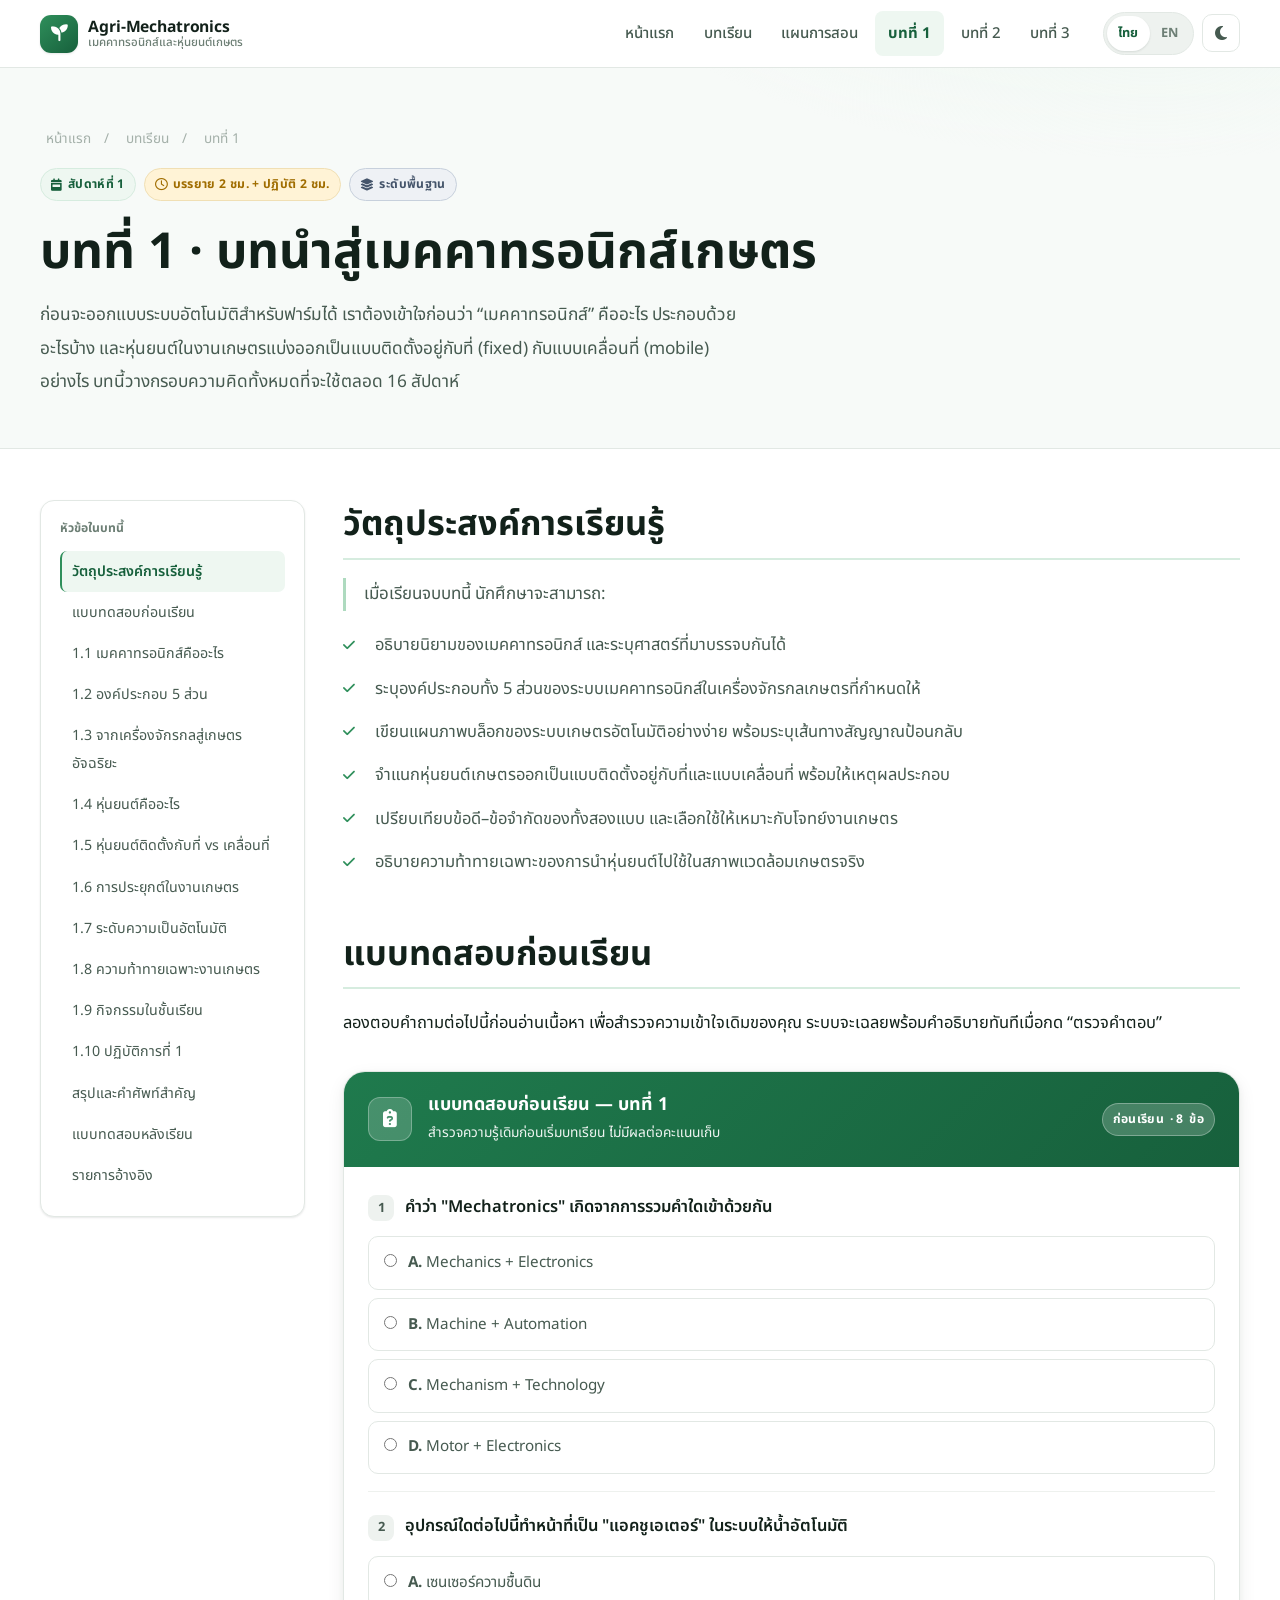
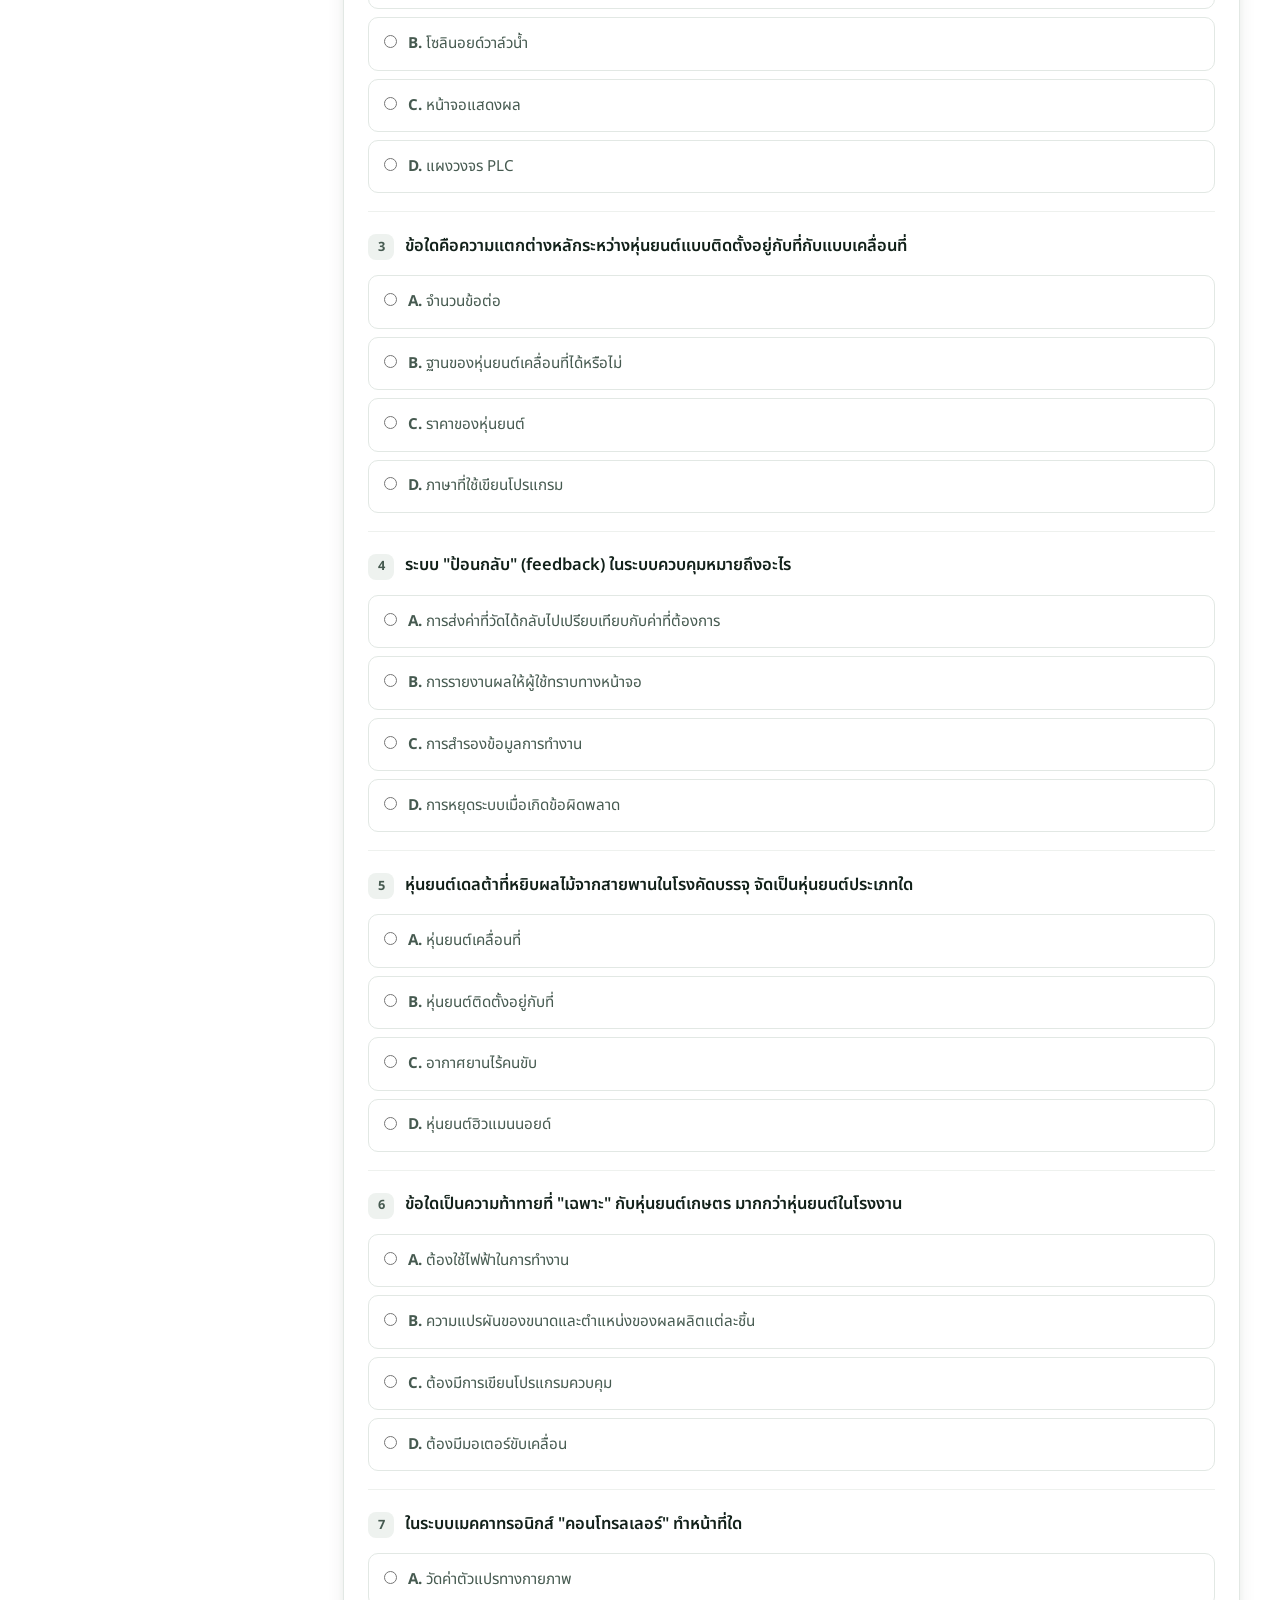
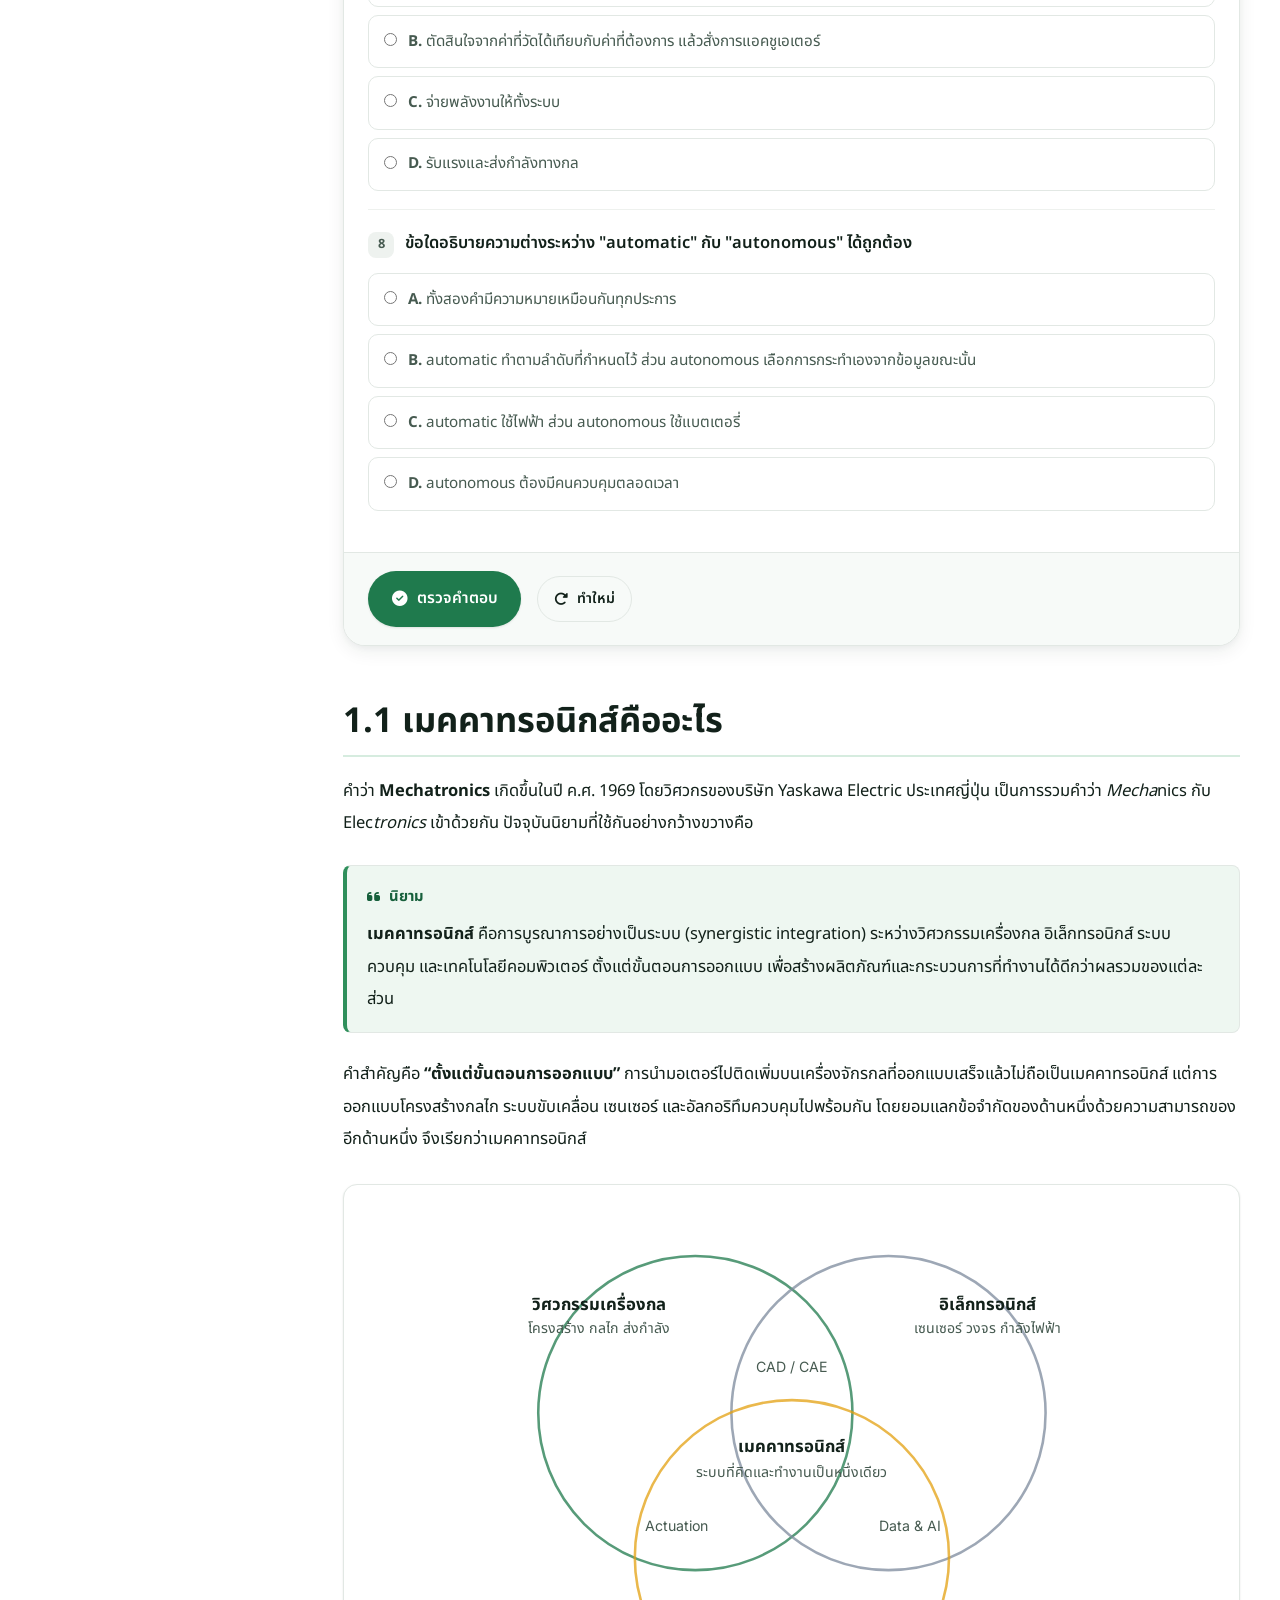
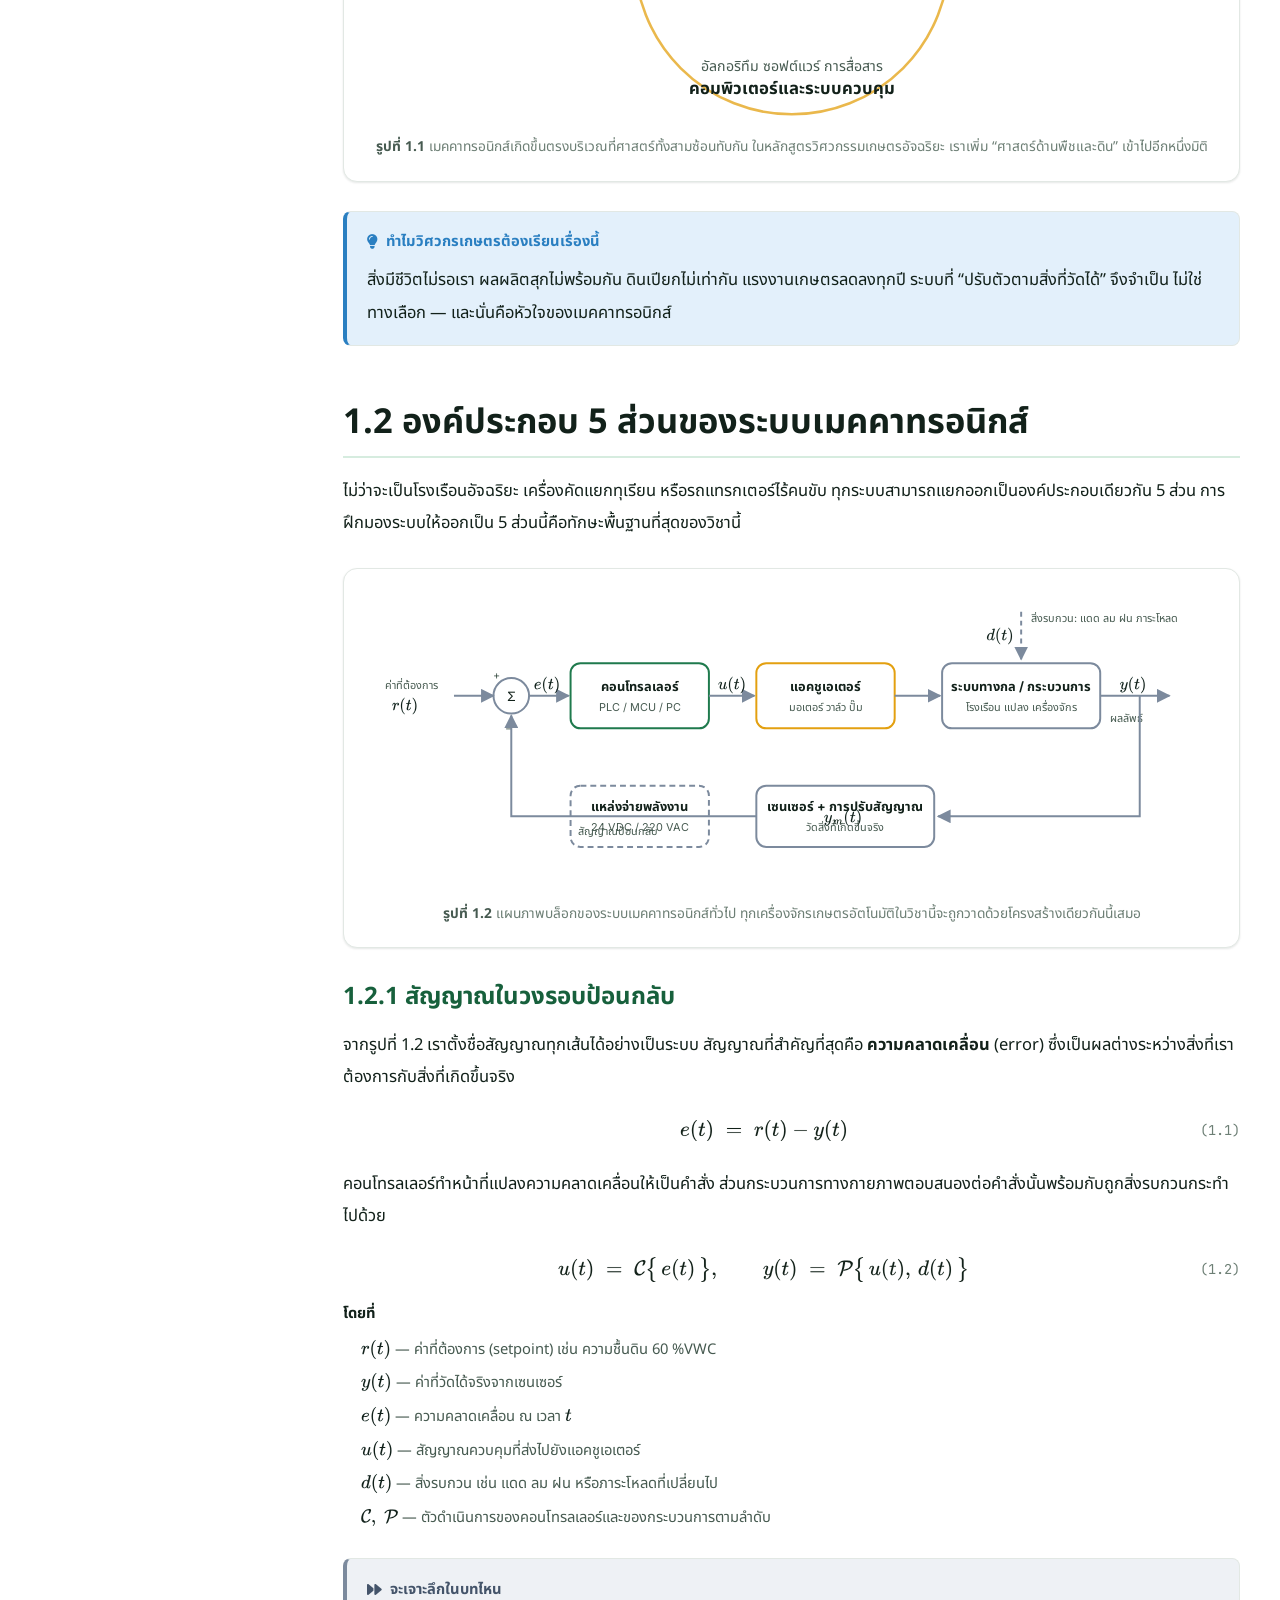
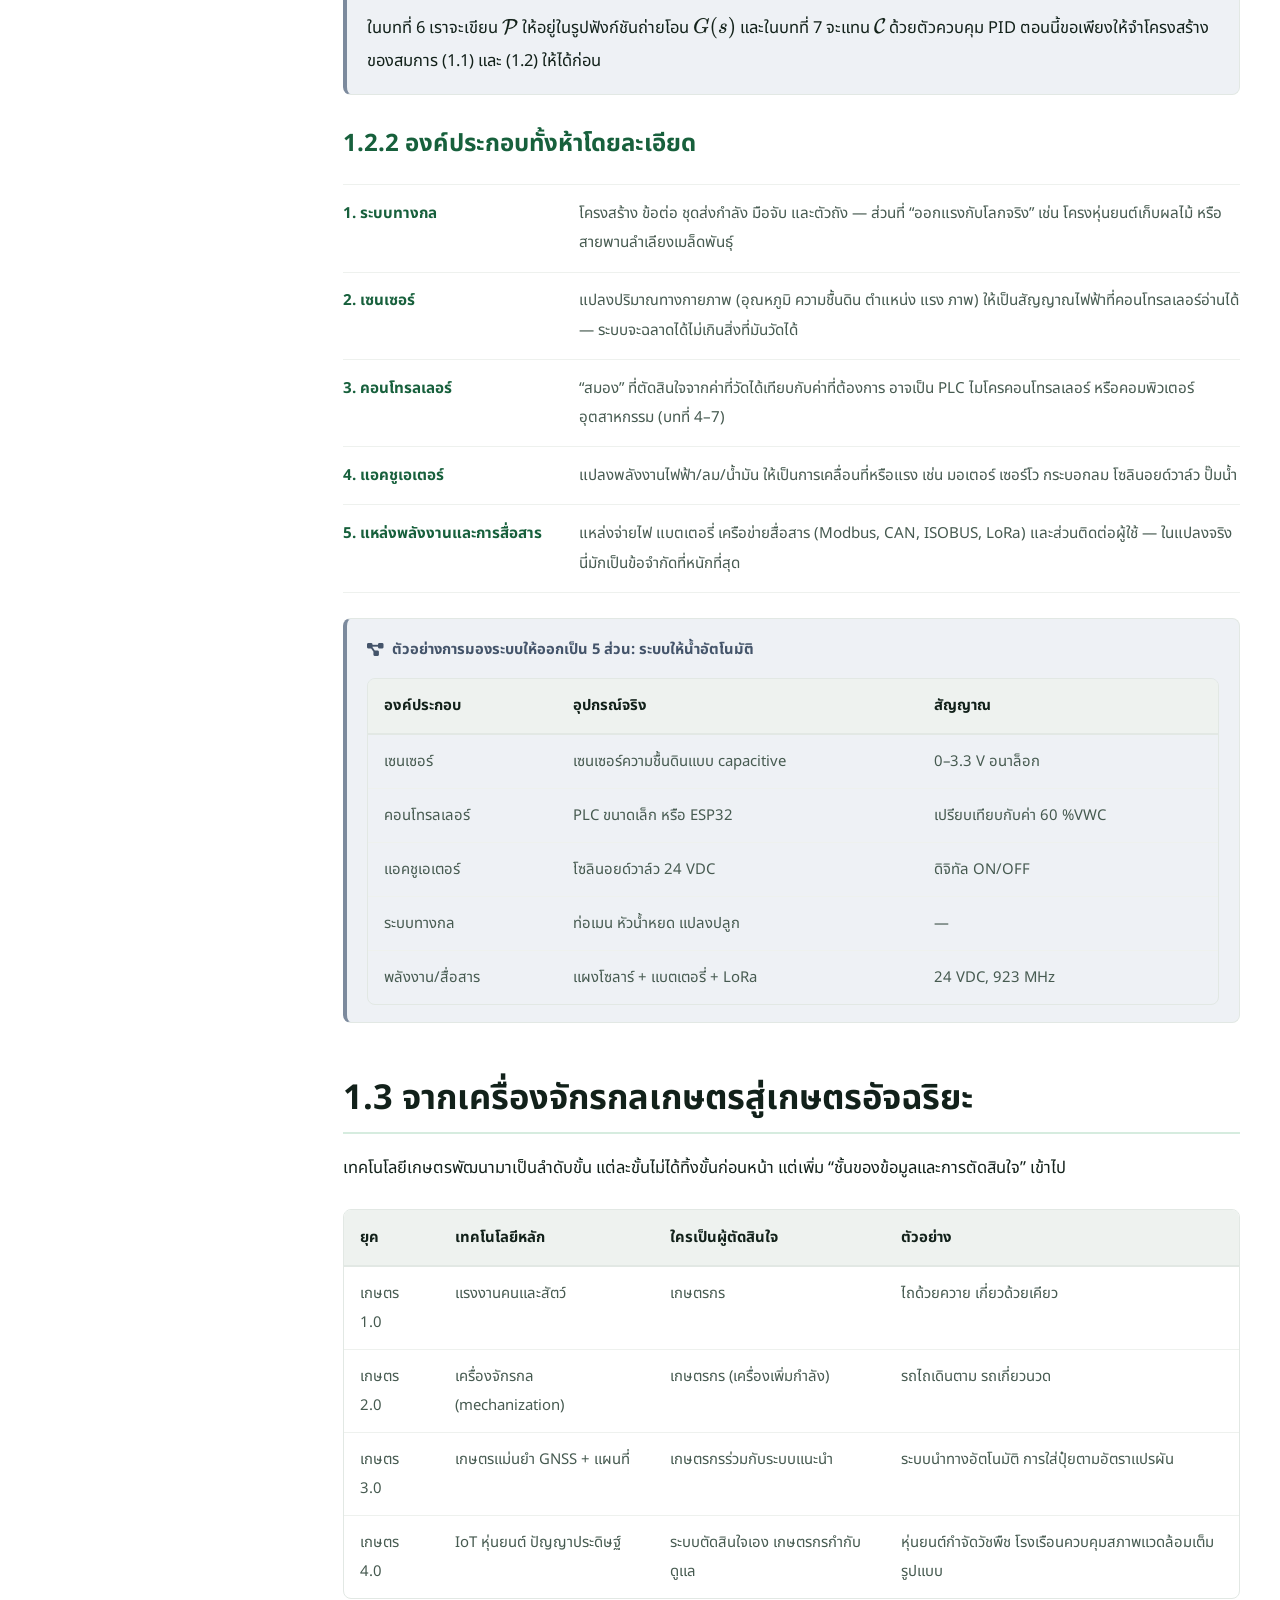
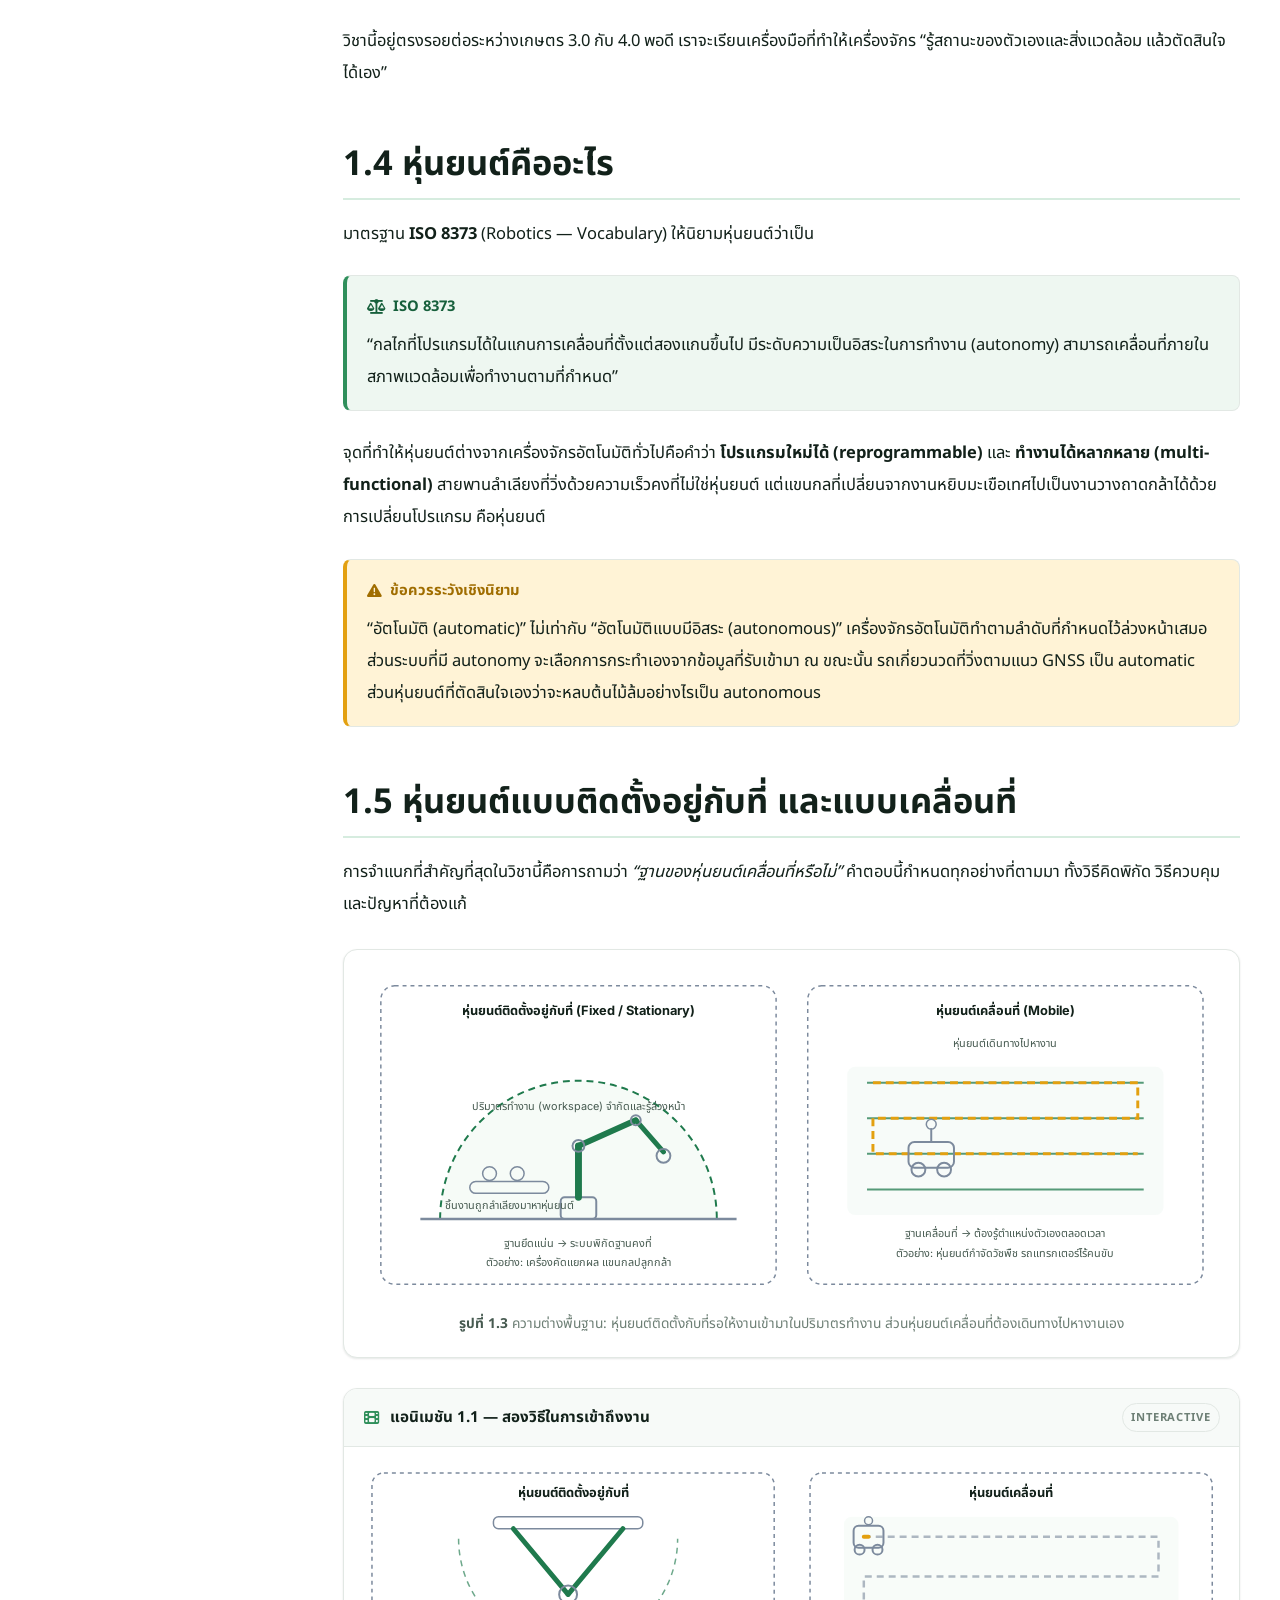
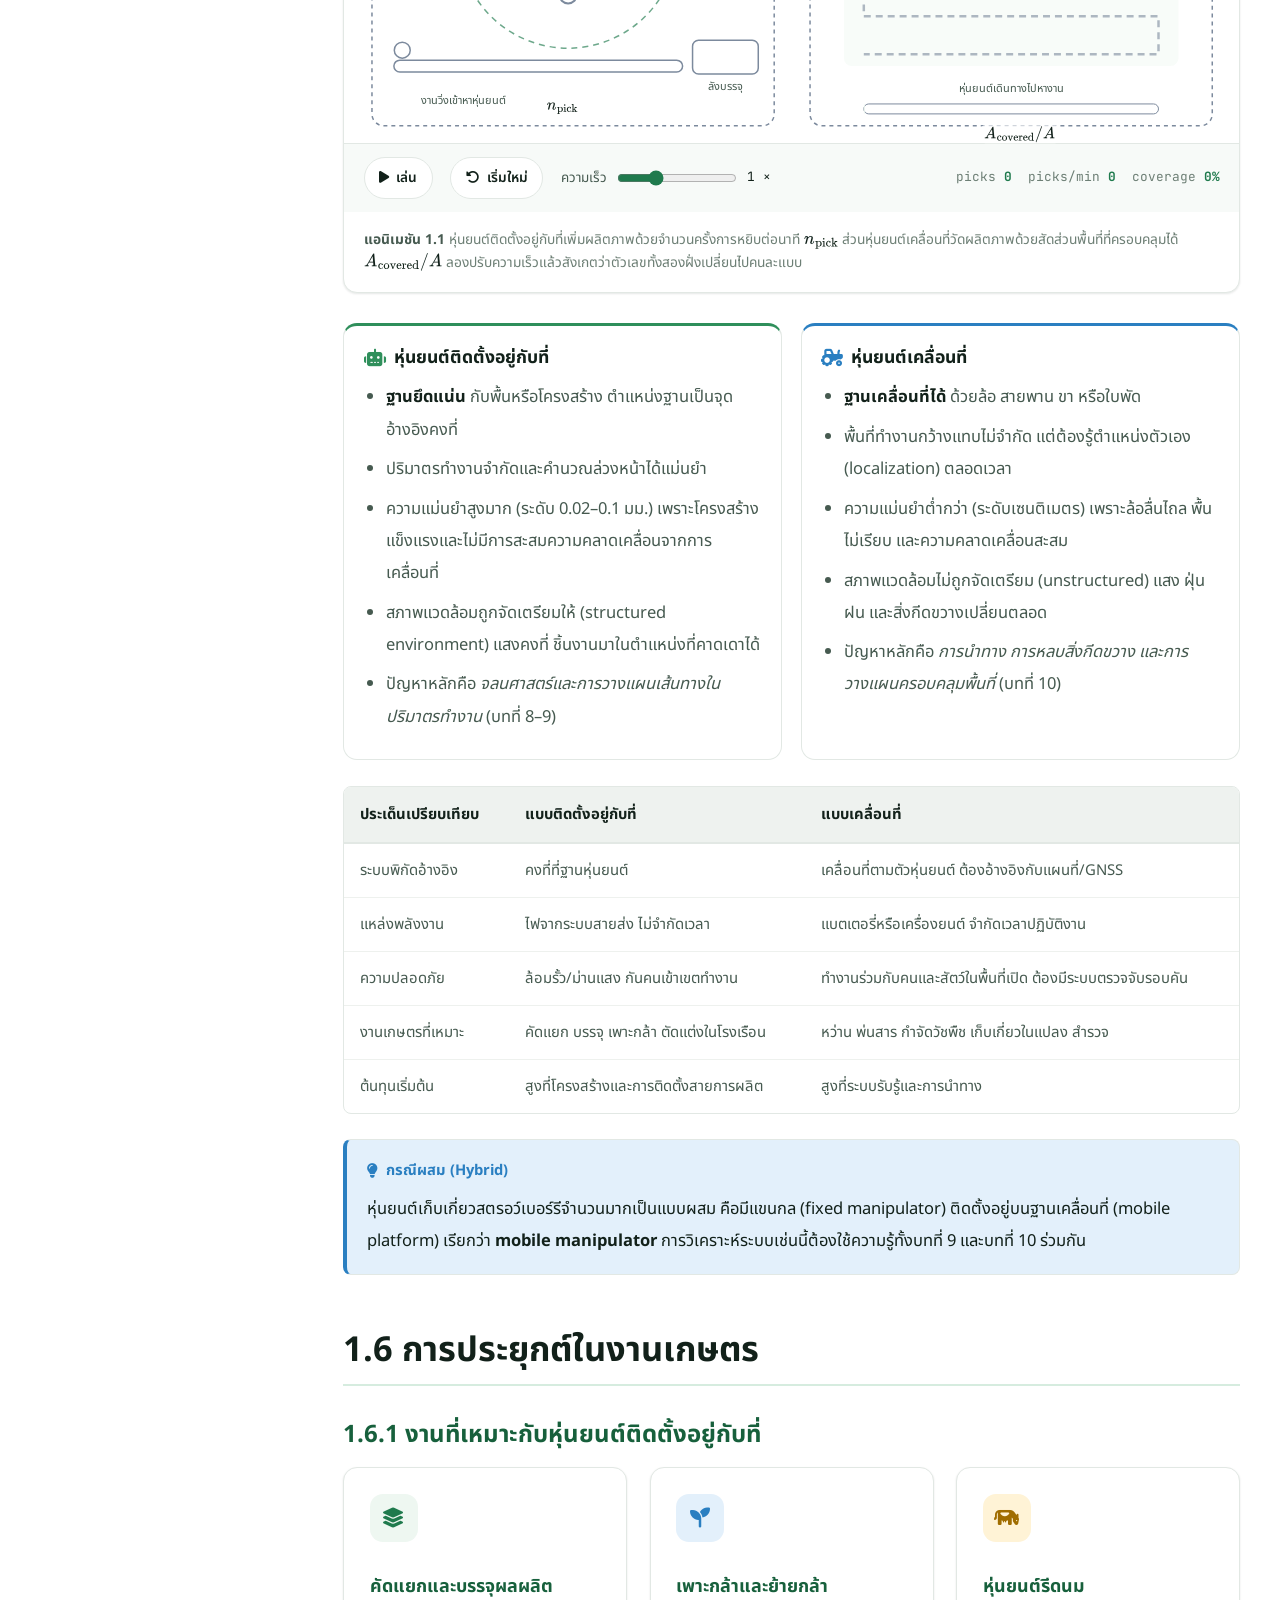
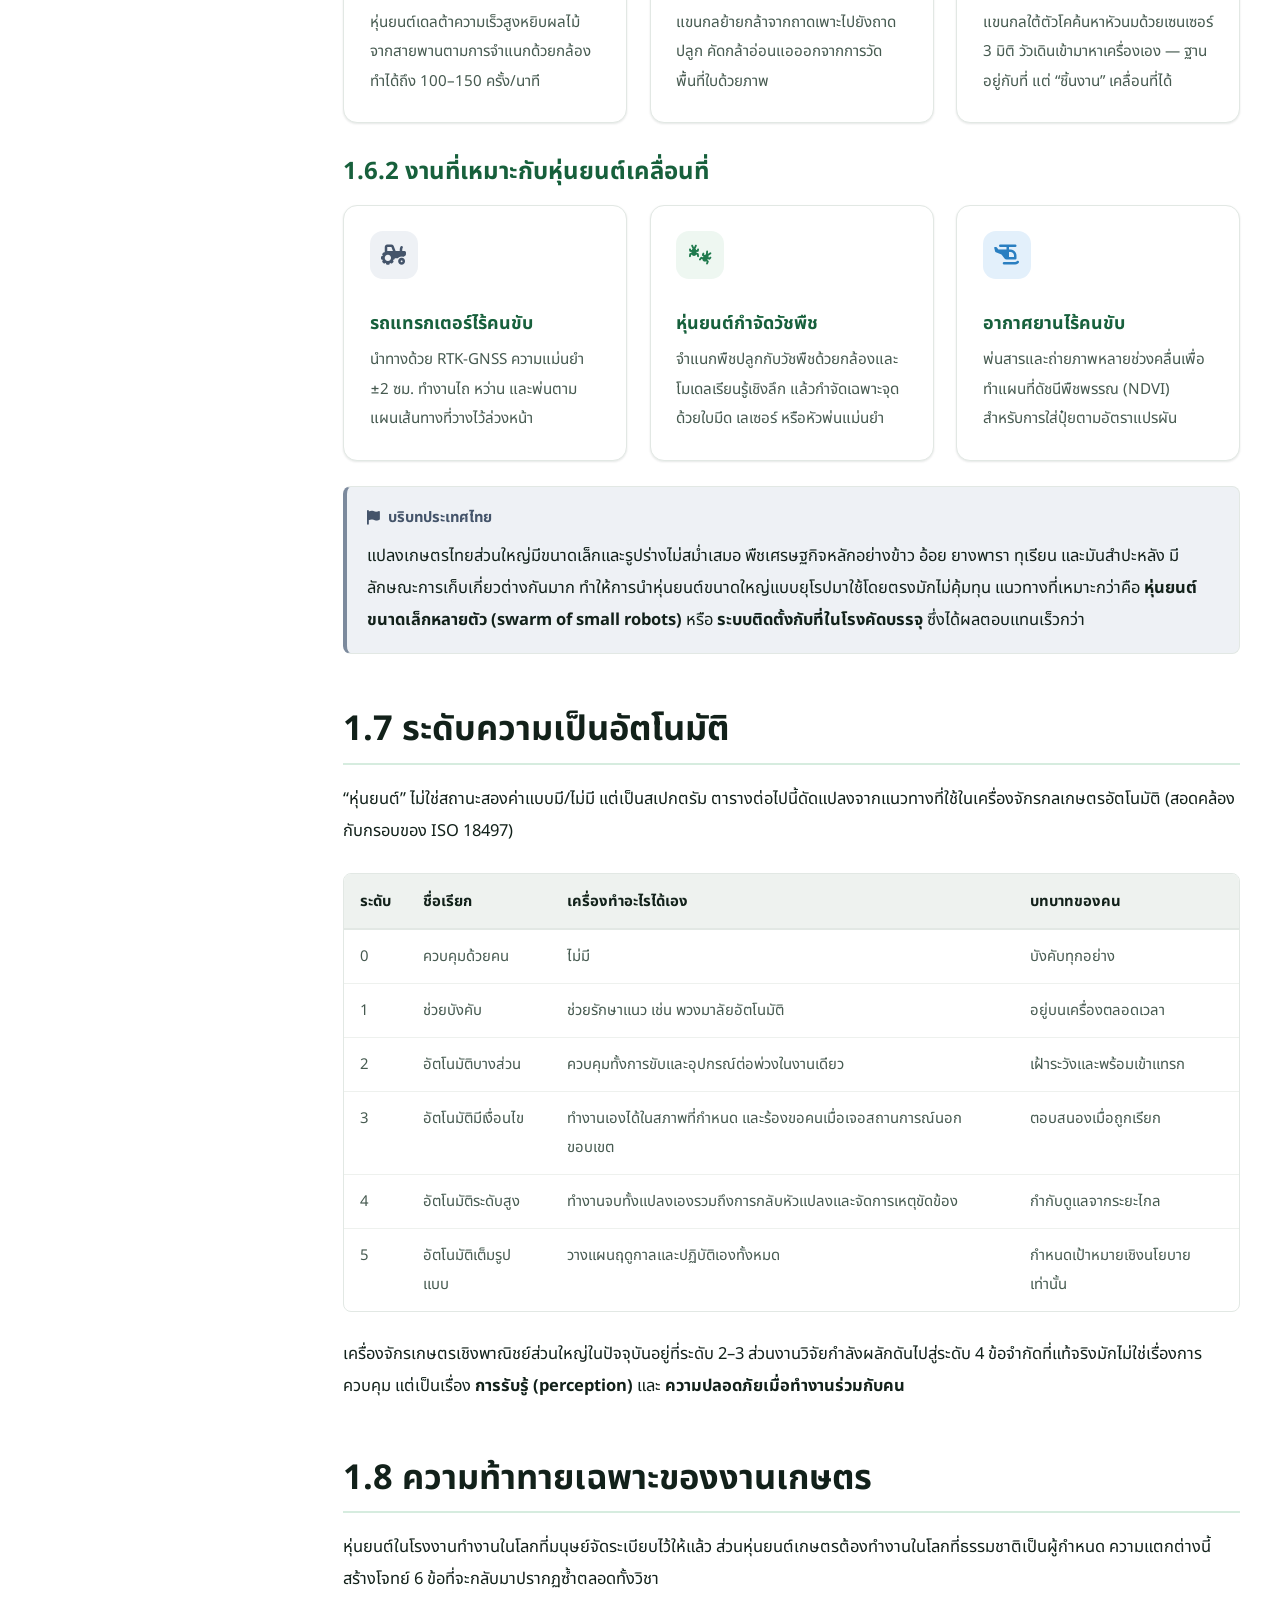
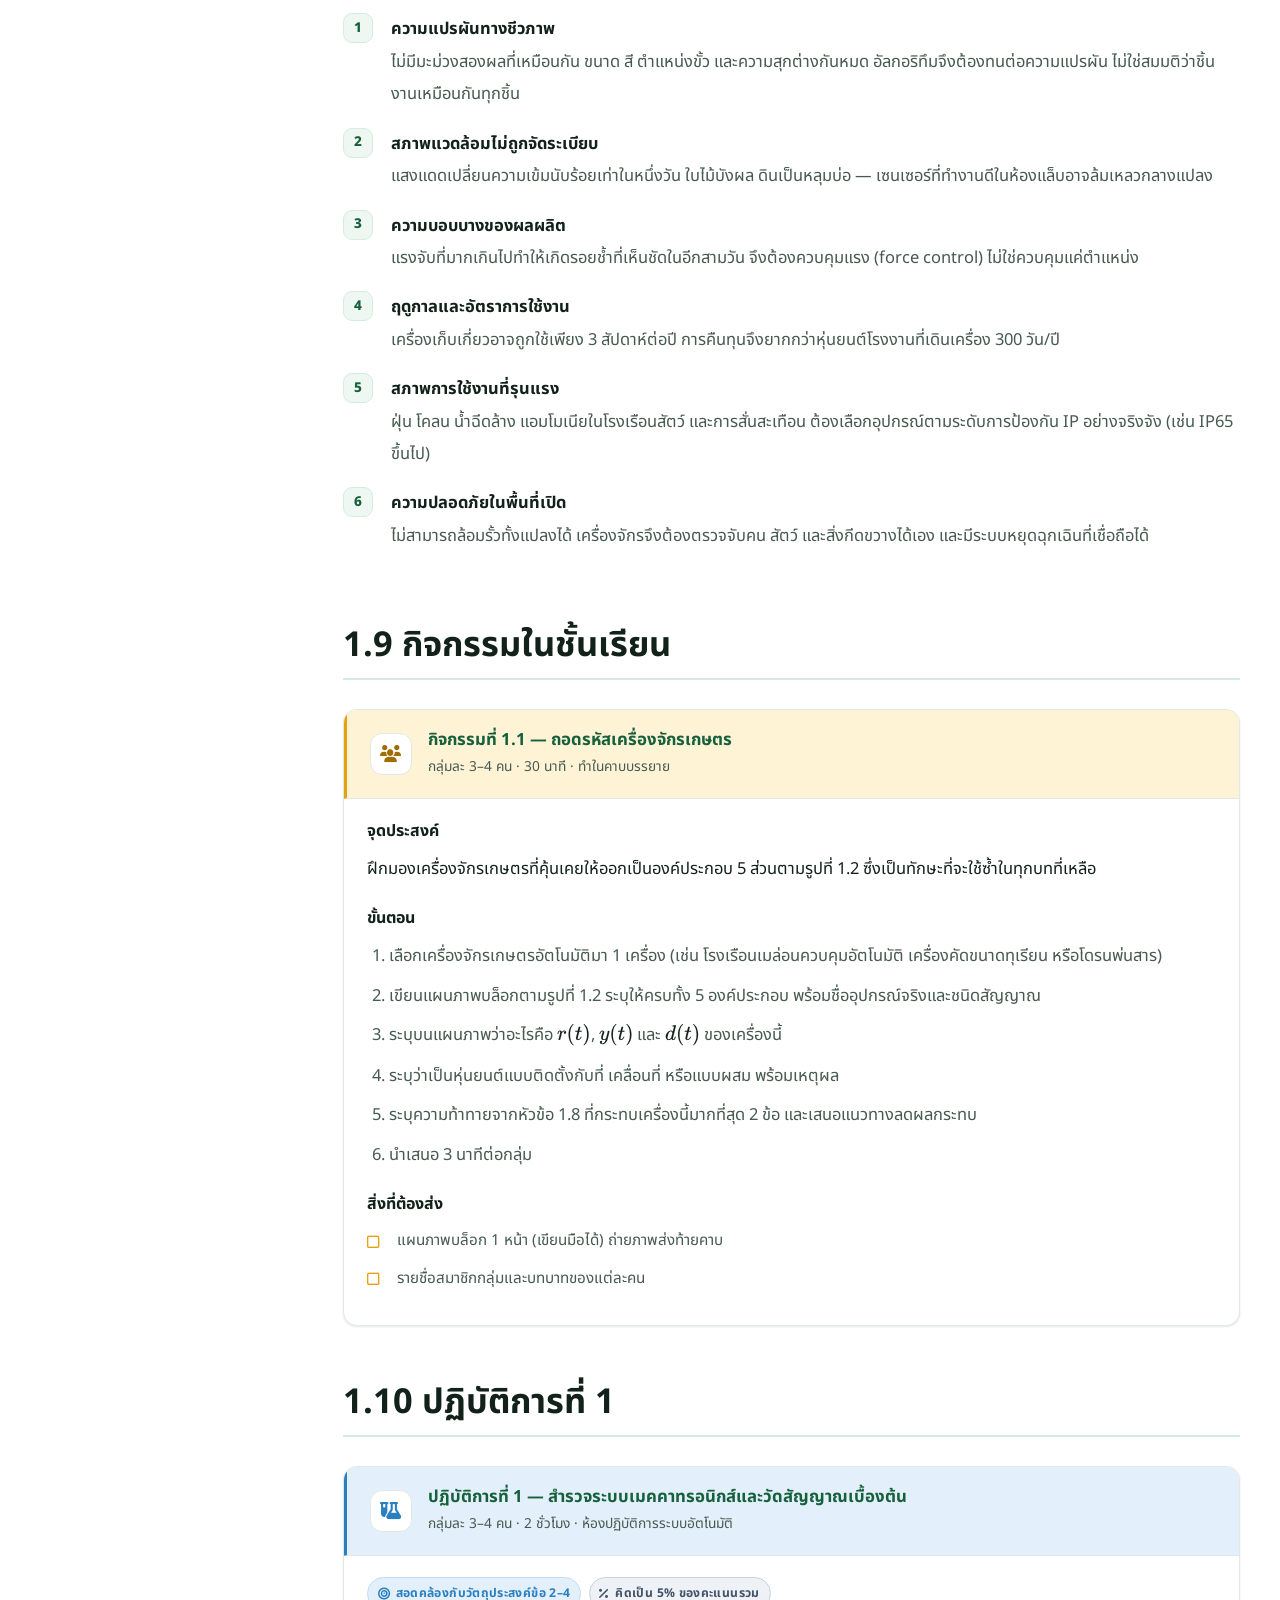
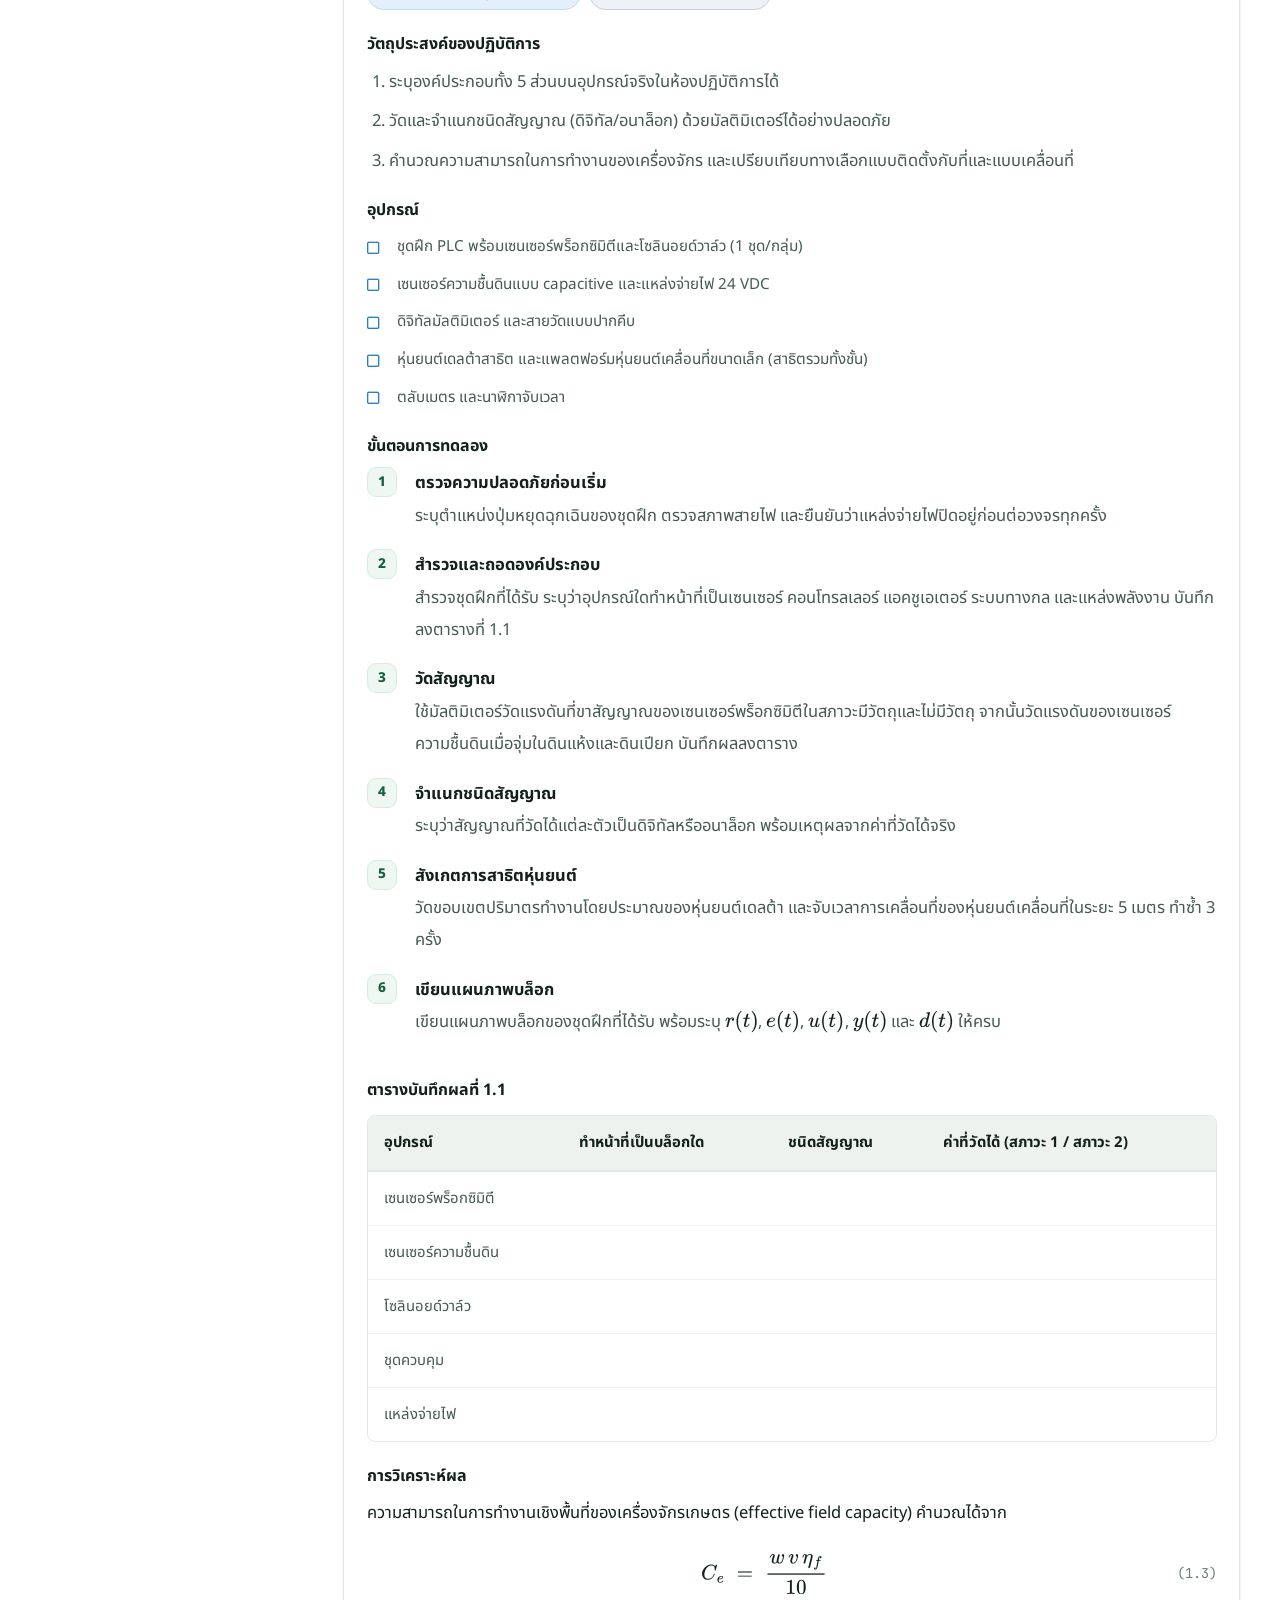
==== chapters/ch01.html @ 2accedd5 "Add bilingual courseware site with chapters 1-3 A 16-week Agricultural Mechatronics & Robotics cours" ====
<!DOCTYPE html>
<html lang="th" data-lang="th" data-theme="light">
<head>
<meta charset="UTF-8">
<meta name="viewport" content="width=device-width, initial-scale=1">
<title data-title-th="บทที่ 1 · บทนำสู่เมคคาทรอนิกส์เกษตร" data-title-en="Chapter 1 · Introduction to Agricultural Mechatronics">Chapter 1 · Introduction to Agricultural Mechatronics</title>
<meta name="description" content="Chapter 1: Introduction to agricultural mechatronics and robotics — definitions, the five building blocks, fixed vs mobile robots, and levels of autonomy.">
<meta name="author" content="Jedsada Saijai">
<link rel="preconnect" href="https://fonts.googleapis.com">
<link rel="preconnect" href="https://fonts.gstatic.com" crossorigin>
<link href="https://fonts.googleapis.com/css2?family=Inter:wght@400;500;600;700;800&family=Noto+Sans+Thai:wght@400;500;600;700;800&family=JetBrains+Mono:wght@400;600&display=swap" rel="stylesheet">
<link rel="stylesheet" href="https://cdnjs.cloudflare.com/ajax/libs/font-awesome/6.5.2/css/all.min.css">
<link rel="stylesheet" href="../css/style.css">
<script src="../js/math.js"></script>
<script src="../js/anim.js"></script>
<link rel="icon" href="data:image/svg+xml,<svg xmlns='http://www.w3.org/2000/svg' viewBox='0 0 100 100'><text y='.9em' font-size='90'>🌱</text></svg>">
<script>
  (function () {
    try {
      var l = localStorage.getItem('amr-lang') || 'th';
      var t = localStorage.getItem('amr-theme') || 'light';
      document.documentElement.setAttribute('data-lang', l);
      document.documentElement.setAttribute('lang', l);
      document.documentElement.setAttribute('data-theme', t);
    } catch (e) {}
  })();
</script>
</head>
<body>
<a class="skip-link" href="#main"><span data-lang-th>ข้ามไปยังเนื้อหาหลัก</span><span data-lang-en>Skip to main content</span></a>

<!-- ===================================================== Navigation ====== -->
<header class="nav">
  <div class="nav__inner">
    <a class="brand" href="../index.html">
      <span class="brand__mark"><i class="fa-solid fa-seedling"></i></span>
      <span class="brand__text">
        <b>Agri&#8209;Mechatronics</b>
        <span data-lang-th>เมคคาทรอนิกส์และหุ่นยนต์เกษตร</span>
        <span data-lang-en>Mechatronics &amp; Robotics</span>
      </span>
    </a>

    <nav class="nav__links" id="navLinks">
      <a href="../index.html"><span data-lang-th>หน้าแรก</span><span data-lang-en>Home</span></a>
      <a href="../index.html#chapters"><span data-lang-th>บทเรียน</span><span data-lang-en>Chapters</span></a>
      <a href="../index.html#plan"><span data-lang-th>แผนการสอน</span><span data-lang-en>Weekly plan</span></a>
      <a href="ch01.html" class="is-active"><span data-lang-th>บทที่ 1</span><span data-lang-en>Chapter 1</span></a>
      <a href="ch02.html"><span data-lang-th>บทที่ 2</span><span data-lang-en>Chapter 2</span></a>
      <a href="ch03.html"><span data-lang-th>บทที่ 3</span><span data-lang-en>Chapter 3</span></a>
    </nav>

    <div class="nav__tools">
      <div class="lang-switch" role="group" aria-label="Language">
        <button type="button" data-set-lang="th" aria-pressed="true">ไทย</button>
        <button type="button" data-set-lang="en" aria-pressed="false">EN</button>
      </div>
      <button class="icon-btn" type="button" data-toggle-theme aria-label="Toggle dark mode"><i class="fa-solid fa-moon"></i></button>
      <button class="icon-btn nav__toggle" type="button" aria-label="Menu" aria-expanded="false" aria-controls="navLinks"><i class="fa-solid fa-bars"></i></button>
    </div>
  </div>
</header>
<div class="reading-bar"></div>

<!-- ==================================================== Chapter hero ===== -->
<section class="ch-hero">
  <div class="wrap">
    <div class="crumbs">
      <a href="../index.html"><span data-lang-th>หน้าแรก</span><span data-lang-en>Home</span></a><span>/</span>
      <a href="../index.html#chapters"><span data-lang-th>บทเรียน</span><span data-lang-en>Chapters</span></a><span>/</span>
      <span data-lang-th>บทที่ 1</span><span data-lang-en>Chapter 1</span>
    </div>

    <div class="ch-hero__meta">
      <span class="badge"><i class="fa-solid fa-calendar-week"></i> <span data-lang-th>สัปดาห์ที่ 1</span><span data-lang-en>Week 1</span></span>
      <span class="badge badge--gold"><i class="fa-regular fa-clock"></i> <span data-lang-th>บรรยาย 2 ชม. + ปฏิบัติ 2 ชม.</span><span data-lang-en>2 h lecture + 2 h laboratory</span></span>
      <span class="badge badge--steel"><i class="fa-solid fa-layer-group"></i> <span data-lang-th>ระดับพื้นฐาน</span><span data-lang-en>Foundation level</span></span>
    </div>

    <h1>
      <span data-lang-th>บทที่ 1 · บทนำสู่เมคคาทรอนิกส์เกษตร</span>
      <span data-lang-en>Chapter 1 · Introduction to Agricultural Mechatronics</span>
    </h1>
    <p class="ch-hero__lead">
      <span data-lang-th>ก่อนจะออกแบบระบบอัตโนมัติสำหรับฟาร์มได้ เราต้องเข้าใจก่อนว่า “เมคคาทรอนิกส์” คืออะไร ประกอบด้วยอะไรบ้าง และหุ่นยนต์ในงานเกษตรแบ่งออกเป็นแบบติดตั้งอยู่กับที่ (fixed) กับแบบเคลื่อนที่ (mobile) อย่างไร บทนี้วางกรอบความคิดทั้งหมดที่จะใช้ตลอด 16 สัปดาห์</span>
      <span data-lang-en>Before you can design an automated farm system, you need a clear picture of what mechatronics is, what it is made of, and how agricultural robots divide into fixed and mobile machines. This chapter sets the frame used for the whole 16 weeks.</span>
    </p>
  </div>
</section>

<main id="main">
<div class="wrap ch-layout">

  <!-- ================================================== Sidebar TOC ====== -->
  <aside class="toc">
    <h4><span data-lang-th>หัวข้อในบทนี้</span><span data-lang-en>In this chapter</span></h4>
    <ol>
      <li><a href="#objectives"><span data-lang-th>วัตถุประสงค์การเรียนรู้</span><span data-lang-en>Learning objectives</span></a></li>
      <li><a href="#pretest"><span data-lang-th>แบบทดสอบก่อนเรียน</span><span data-lang-en>Pre-test</span></a></li>
      <li><a href="#what"><span data-lang-th>1.1 เมคคาทรอนิกส์คืออะไร</span><span data-lang-en>1.1 What is mechatronics?</span></a></li>
      <li><a href="#elements"><span data-lang-th>1.2 องค์ประกอบ 5 ส่วน</span><span data-lang-en>1.2 The five building blocks</span></a></li>
      <li><a href="#evolution"><span data-lang-th>1.3 จากเครื่องจักรกลสู่เกษตรอัจฉริยะ</span><span data-lang-en>1.3 From machinery to smart farming</span></a></li>
      <li><a href="#robotics"><span data-lang-th>1.4 หุ่นยนต์คืออะไร</span><span data-lang-en>1.4 What is a robot?</span></a></li>
      <li><a href="#fixed-mobile"><span data-lang-th>1.5 หุ่นยนต์ติดตั้งกับที่ vs เคลื่อนที่</span><span data-lang-en>1.5 Fixed vs mobile robots</span></a></li>
      <li><a href="#applications"><span data-lang-th>1.6 การประยุกต์ในงานเกษตร</span><span data-lang-en>1.6 Agricultural applications</span></a></li>
      <li><a href="#autonomy"><span data-lang-th>1.7 ระดับความเป็นอัตโนมัติ</span><span data-lang-en>1.7 Levels of autonomy</span></a></li>
      <li><a href="#challenges"><span data-lang-th>1.8 ความท้าทายเฉพาะงานเกษตร</span><span data-lang-en>1.8 Agriculture-specific challenges</span></a></li>
      <li><a href="#activity"><span data-lang-th>1.9 กิจกรรมในชั้นเรียน</span><span data-lang-en>1.9 In-class activity</span></a></li>
      <li><a href="#lab"><span data-lang-th>1.10 ปฏิบัติการที่ 1</span><span data-lang-en>1.10 Laboratory 1</span></a></li>
      <li><a href="#summary"><span data-lang-th>สรุปและคำศัพท์สำคัญ</span><span data-lang-en>Summary &amp; key terms</span></a></li>
      <li><a href="#posttest"><span data-lang-th>แบบทดสอบหลังเรียน</span><span data-lang-en>Post-test</span></a></li>
      <li><a href="#references"><span data-lang-th>รายการอ้างอิง</span><span data-lang-en>References</span></a></li>
    </ol>
  </aside>

  <!-- ===================================================== Article ======= -->
  <article class="article">

    <!-- ----------------------------------------------- Objectives ------- -->
    <section id="objectives">
      <h2><span data-lang-th>วัตถุประสงค์การเรียนรู้</span><span data-lang-en>Learning objectives</span></h2>
      <p class="lead">
        <span data-lang-th>เมื่อเรียนจบบทนี้ นักศึกษาจะสามารถ:</span>
        <span data-lang-en>After completing this chapter, students will be able to:</span>
      </p>
      <ul class="objectives">
        <li><span data-lang-th>อธิบายนิยามของเมคคาทรอนิกส์ และระบุศาสตร์ที่มาบรรจบกันได้</span><span data-lang-en>Define mechatronics and identify the disciplines that converge in it.</span></li>
        <li><span data-lang-th>ระบุองค์ประกอบทั้ง 5 ส่วนของระบบเมคคาทรอนิกส์ในเครื่องจักรกลเกษตรที่กำหนดให้</span><span data-lang-en>Identify the five building blocks of a mechatronic system in a given agricultural machine.</span></li>
        <li><span data-lang-th>เขียนแผนภาพบล็อกของระบบเกษตรอัตโนมัติอย่างง่าย พร้อมระบุเส้นทางสัญญาณป้อนกลับ</span><span data-lang-en>Draw a block diagram of a simple automated agricultural system and mark the feedback path.</span></li>
        <li><span data-lang-th>จำแนกหุ่นยนต์เกษตรออกเป็นแบบติดตั้งอยู่กับที่และแบบเคลื่อนที่ พร้อมให้เหตุผลประกอบ</span><span data-lang-en>Classify agricultural robots as fixed or mobile and justify the classification.</span></li>
        <li><span data-lang-th>เปรียบเทียบข้อดี–ข้อจำกัดของทั้งสองแบบ และเลือกใช้ให้เหมาะกับโจทย์งานเกษตร</span><span data-lang-en>Compare the strengths and limits of both and select the appropriate one for an agricultural task.</span></li>
        <li><span data-lang-th>อธิบายความท้าทายเฉพาะของการนำหุ่นยนต์ไปใช้ในสภาพแวดล้อมเกษตรจริง</span><span data-lang-en>Explain the challenges specific to deploying robots in real agricultural environments.</span></li>
      </ul>
    </section>

    <!-- ------------------------------------------------- Pre-test ------- -->
    <section id="pretest">
      <h2><span data-lang-th>แบบทดสอบก่อนเรียน</span><span data-lang-en>Pre-test</span></h2>
      <p>
        <span data-lang-th>ลองตอบคำถามต่อไปนี้ก่อนอ่านเนื้อหา เพื่อสำรวจความเข้าใจเดิมของคุณ ระบบจะเฉลยพร้อมคำอธิบายทันทีเมื่อกด “ตรวจคำตอบ”</span>
        <span data-lang-en>Answer these before reading, to surface what you already know. Explanations appear as soon as you check your answers.</span>
      </p>
      <div data-quiz="ch01-pre"></div>
    </section>

    <!-- ---------------------------------------------------- 1.1 --------- -->
    <section id="what">
      <h2><span data-lang-th>1.1 เมคคาทรอนิกส์คืออะไร</span><span data-lang-en>1.1 What is mechatronics?</span></h2>

      <p>
        <span data-lang-th>คำว่า <strong>Mechatronics</strong> เกิดขึ้นในปี ค.ศ. 1969 โดยวิศวกรของบริษัท Yaskawa Electric ประเทศญี่ปุ่น เป็นการรวมคำว่า <em>Mecha</em>nics กับ Elec<em>tronics</em> เข้าด้วยกัน ปัจจุบันนิยามที่ใช้กันอย่างกว้างขวางคือ</span>
        <span data-lang-en>The word <strong>mechatronics</strong> was coined in 1969 by an engineer at Yaskawa Electric in Japan, fusing <em>mecha</em>nics with elec<em>tronics</em>. The definition in wide use today is:</span>
      </p>

      <div class="callout">
        <div class="callout__title"><i class="fa-solid fa-quote-left"></i> <span data-lang-th>นิยาม</span><span data-lang-en>Definition</span></div>
        <p>
          <span data-lang-th><strong>เมคคาทรอนิกส์</strong> คือการบูรณาการอย่างเป็นระบบ (synergistic integration) ระหว่างวิศวกรรมเครื่องกล อิเล็กทรอนิกส์ ระบบควบคุม และเทคโนโลยีคอมพิวเตอร์ ตั้งแต่ขั้นตอนการออกแบบ เพื่อสร้างผลิตภัณฑ์และกระบวนการที่ทำงานได้ดีกว่าผลรวมของแต่ละส่วน</span>
          <span data-lang-en><strong>Mechatronics</strong> is the synergistic integration of mechanical engineering, electronics, control systems and computer technology — from the design stage onward — to create products and processes that perform better than the sum of their parts.</span>
        </p>
      </div>

      <p>
        <span data-lang-th>คำสำคัญคือ <strong>“ตั้งแต่ขั้นตอนการออกแบบ”</strong> การนำมอเตอร์ไปติดเพิ่มบนเครื่องจักรกลที่ออกแบบเสร็จแล้วไม่ถือเป็นเมคคาทรอนิกส์ แต่การออกแบบโครงสร้างกลไก ระบบขับเคลื่อน เซนเซอร์ และอัลกอริทึมควบคุมไปพร้อมกัน โดยยอมแลกข้อจำกัดของด้านหนึ่งด้วยความสามารถของอีกด้านหนึ่ง จึงเรียกว่าเมคคาทรอนิกส์</span>
        <span data-lang-en>The critical phrase is <strong>“from the design stage”</strong>. Bolting a motor onto an already-finished machine is not mechatronics. Designing the structure, drive, sensing and control algorithm together — trading a limitation in one domain against a capability in another — is.</span>
      </p>

      <figure class="figure">
        <svg viewBox="0 0 660 400" role="img" aria-labelledby="fig1-title">
          <title id="fig1-title">Mechatronics as the intersection of mechanical, electronic and computing disciplines</title>
          <circle cx="255" cy="160" r="122" class="dg-fill-green dg-stroke-green" stroke-width="2" opacity="0.75"/>
          <circle cx="405" cy="160" r="122" class="dg-fill-sky dg-stroke" stroke-width="2" opacity="0.75"/>
          <circle cx="330" cy="272" r="122" class="dg-fill-gold dg-stroke-gold" stroke-width="2" opacity="0.75"/>

          <text class="dg-text-b" x="180" y="80" text-anchor="middle" data-lang-th>วิศวกรรมเครื่องกล</text>
          <text class="dg-text-b" x="180" y="80" text-anchor="middle" data-lang-en>Mechanical</text>
          <text class="dg-text-sm" x="180" y="98" text-anchor="middle" data-lang-th>โครงสร้าง กลไก ส่งกำลัง</text>
          <text class="dg-text-sm" x="180" y="98" text-anchor="middle" data-lang-en>structures, linkages, drives</text>

          <text class="dg-text-b" x="482" y="80" text-anchor="middle" data-lang-th>อิเล็กทรอนิกส์</text>
          <text class="dg-text-b" x="482" y="80" text-anchor="middle" data-lang-en>Electronics</text>
          <text class="dg-text-sm" x="482" y="98" text-anchor="middle" data-lang-th>เซนเซอร์ วงจร กำลังไฟฟ้า</text>
          <text class="dg-text-sm" x="482" y="98" text-anchor="middle" data-lang-en>sensors, circuits, power</text>

          <text class="dg-text-b" x="330" y="378" text-anchor="middle" data-lang-th>คอมพิวเตอร์และระบบควบคุม</text>
          <text class="dg-text-b" x="330" y="378" text-anchor="middle" data-lang-en>Computing &amp; control</text>
          <text class="dg-text-sm" x="330" y="360" text-anchor="middle" data-lang-th>อัลกอริทึม ซอฟต์แวร์ การสื่อสาร</text>
          <text class="dg-text-sm" x="330" y="360" text-anchor="middle" data-lang-en>algorithms, software, networks</text>

          <text class="dg-text-b" x="330" y="190" text-anchor="middle" data-lang-th>เมคคาทรอนิกส์</text>
          <text class="dg-text-b" x="330" y="190" text-anchor="middle" data-lang-en>MECHATRONICS</text>
          <text class="dg-text-sm" x="330" y="210" text-anchor="middle" data-lang-th>ระบบที่คิดและทำงานเป็นหนึ่งเดียว</text>
          <text class="dg-text-sm" x="330" y="210" text-anchor="middle" data-lang-en>one integrated system</text>

          <text class="dg-text-sm" x="330" y="128" text-anchor="middle">CAD / CAE</text>
          <text class="dg-text-sm" x="240" y="252" text-anchor="middle">Actuation</text>
          <text class="dg-text-sm" x="422" y="252" text-anchor="middle">Data &amp; AI</text>
        </svg>
        <figcaption>
          <b><span data-lang-th>รูปที่ 1.1</span><span data-lang-en>Figure 1.1</span></b>
          <span data-lang-th> เมคคาทรอนิกส์เกิดขึ้นตรงบริเวณที่ศาสตร์ทั้งสามซ้อนทับกัน ในหลักสูตรวิศวกรรมเกษตรอัจฉริยะ เราเพิ่ม “ศาสตร์ด้านพืชและดิน” เข้าไปอีกหนึ่งมิติ</span>
          <span data-lang-en> Mechatronics lives where the three disciplines overlap. In Agri-Intelligence Engineering we add a fourth dimension: crop and soil science.</span>
        </figcaption>
      </figure>

      <div class="callout callout--tip">
        <div class="callout__title"><i class="fa-solid fa-lightbulb"></i> <span data-lang-th>ทำไมวิศวกรเกษตรต้องเรียนเรื่องนี้</span><span data-lang-en>Why an agricultural engineer needs this</span></div>
        <p>
          <span data-lang-th>สิ่งมีชีวิตไม่รอเรา ผลผลิตสุกไม่พร้อมกัน ดินเปียกไม่เท่ากัน แรงงานเกษตรลดลงทุกปี ระบบที่ “ปรับตัวตามสิ่งที่วัดได้” จึงจำเป็น ไม่ใช่ทางเลือก — และนั่นคือหัวใจของเมคคาทรอนิกส์</span>
          <span data-lang-en>Living systems do not wait. Fruit ripens unevenly, soil wets unevenly, and the agricultural workforce shrinks every year. A machine that <em>adapts to what it measures</em> is therefore a necessity, not a luxury — and that is exactly what mechatronics delivers.</span>
        </p>
      </div>
    </section>

    <!-- ---------------------------------------------------- 1.2 --------- -->
    <section id="elements">
      <h2><span data-lang-th>1.2 องค์ประกอบ 5 ส่วนของระบบเมคคาทรอนิกส์</span><span data-lang-en>1.2 The five building blocks of a mechatronic system</span></h2>

      <p>
        <span data-lang-th>ไม่ว่าจะเป็นโรงเรือนอัจฉริยะ เครื่องคัดแยกทุเรียน หรือรถแทรกเตอร์ไร้คนขับ ทุกระบบสามารถแยกออกเป็นองค์ประกอบเดียวกัน 5 ส่วน การฝึกมองระบบให้ออกเป็น 5 ส่วนนี้คือทักษะพื้นฐานที่สุดของวิชานี้</span>
        <span data-lang-en>Whether it is a smart greenhouse, a durian grading line or a driverless tractor, every system decomposes into the same five parts. Learning to see any machine as these five parts is the most fundamental skill in this course.</span>
      </p>

      <figure class="figure">
        <div class="fig-stage">
        <svg viewBox="0 0 860 300" role="img" aria-labelledby="fig2-title">
          <title id="fig2-title">Block diagram of a generic mechatronic system with feedback</title>
          <defs>
            <marker id="ar" viewBox="0 0 10 10" refX="9" refY="5" markerWidth="7" markerHeight="7" orient="auto-start-reverse">
              <path d="M 0 0 L 10 5 L 0 10 z" class="dg-arrow"/>
            </marker>
          </defs>

          <!-- setpoint -->
          <text class="dg-text-sm" x="18" y="98" data-lang-th>ค่าที่ต้องการ</text>
          <text class="dg-text-sm" x="18" y="98" data-lang-en>Setpoint</text>
          <line x1="88" y1="105" x2="128" y2="105" class="dg-stroke" stroke-width="2" marker-end="url(#ar)"/>

          <!-- summing junction -->
          <circle cx="146" cy="105" r="18" class="dg-fill-surface dg-stroke" stroke-width="2"/>
          <text class="dg-text" x="146" y="110" text-anchor="middle">Σ</text>
          <text class="dg-text-sm" x="128" y="88">+</text>
          <text class="dg-text-sm" x="140" y="142">−</text>
          <line x1="164" y1="105" x2="204" y2="105" class="dg-stroke" stroke-width="2" marker-end="url(#ar)"/>

          <!-- controller -->
          <rect x="206" y="72" width="140" height="66" rx="10" class="dg-fill-green dg-stroke-green" stroke-width="2"/>
          <text class="dg-text-b" x="276" y="100" text-anchor="middle" data-lang-th>คอนโทรลเลอร์</text>
          <text class="dg-text-b" x="276" y="100" text-anchor="middle" data-lang-en>Controller</text>
          <text class="dg-text-sm" x="276" y="120" text-anchor="middle">PLC / MCU / PC</text>
          <line x1="346" y1="105" x2="392" y2="105" class="dg-stroke" stroke-width="2" marker-end="url(#ar)"/>

          <!-- actuator -->
          <rect x="394" y="72" width="140" height="66" rx="10" class="dg-fill-gold dg-stroke-gold" stroke-width="2"/>
          <text class="dg-text-b" x="464" y="100" text-anchor="middle" data-lang-th>แอคชูเอเตอร์</text>
          <text class="dg-text-b" x="464" y="100" text-anchor="middle" data-lang-en>Actuator</text>
          <text class="dg-text-sm" x="464" y="120" text-anchor="middle" data-lang-th>มอเตอร์ วาล์ว ปั๊ม</text>
          <text class="dg-text-sm" x="464" y="120" text-anchor="middle" data-lang-en>motor, valve, pump</text>
          <line x1="534" y1="105" x2="580" y2="105" class="dg-stroke" stroke-width="2" marker-end="url(#ar)"/>

          <!-- plant -->
          <rect x="582" y="72" width="160" height="66" rx="10" class="dg-fill-soft dg-stroke" stroke-width="2"/>
          <text class="dg-text-b" x="662" y="100" text-anchor="middle" data-lang-th>ระบบทางกล / กระบวนการ</text>
          <text class="dg-text-b" x="662" y="100" text-anchor="middle" data-lang-en>Mechanism / process</text>
          <text class="dg-text-sm" x="662" y="120" text-anchor="middle" data-lang-th>โรงเรือน แปลง เครื่องจักร</text>
          <text class="dg-text-sm" x="662" y="120" text-anchor="middle" data-lang-en>greenhouse, field, machine</text>
          <line x1="742" y1="105" x2="812" y2="105" class="dg-stroke" stroke-width="2" marker-end="url(#ar)"/>
          <text class="dg-text-sm" x="752" y="132" data-lang-th>ผลลัพธ์</text>
          <text class="dg-text-sm" x="752" y="132" data-lang-en>Output</text>

          <!-- disturbance -->
          <line x1="662" y1="20" x2="662" y2="68" class="dg-stroke" stroke-width="2" stroke-dasharray="5 4" marker-end="url(#ar)"/>
          <text class="dg-text-sm" x="672" y="30" data-lang-th>สิ่งรบกวน: แดด ลม ฝน ภาระโหลด</text>
          <text class="dg-text-sm" x="672" y="30" data-lang-en>Disturbance: sun, wind, rain, load</text>

          <!-- sensor feedback -->
          <rect x="394" y="196" width="180" height="62" rx="10" class="dg-fill-sky dg-stroke" stroke-width="2"/>
          <text class="dg-text-b" x="484" y="222" text-anchor="middle" data-lang-th>เซนเซอร์ + การปรับสัญญาณ</text>
          <text class="dg-text-b" x="484" y="222" text-anchor="middle" data-lang-en>Sensor + conditioning</text>
          <text class="dg-text-sm" x="484" y="242" text-anchor="middle" data-lang-th>วัดสิ่งที่เกิดขึ้นจริง</text>
          <text class="dg-text-sm" x="484" y="242" text-anchor="middle" data-lang-en>measures what really happens</text>

          <path d="M 782 105 L 782 227 L 578 227" class="dg-stroke" stroke-width="2" fill="none" marker-end="url(#ar)"/>
          <path d="M 394 227 L 146 227 L 146 125" class="dg-stroke" stroke-width="2" fill="none" marker-end="url(#ar)"/>
          <text class="dg-text-sm" x="214" y="246" data-lang-th>สัญญาณป้อนกลับ</text>
          <text class="dg-text-sm" x="214" y="246" data-lang-en>feedback signal</text>

          <!-- power supply -->
          <rect x="206" y="196" width="140" height="62" rx="10" class="dg-fill-steel dg-stroke" stroke-width="2" stroke-dasharray="6 4"/>
          <text class="dg-text-b" x="276" y="222" text-anchor="middle" data-lang-th>แหล่งจ่ายพลังงาน</text>
          <text class="dg-text-b" x="276" y="222" text-anchor="middle" data-lang-en>Power supply</text>
          <text class="dg-text-sm" x="276" y="242" text-anchor="middle">24 VDC / 220 VAC</text>
        </svg>
        <span class="fig-label fig-label--bare" style="left:4.5%;top:38.5%">\( r(t) \)</span>
        <span class="fig-label fig-label--bare" style="left:21.2%;top:31.5%">\( e(t) \)</span>
        <span class="fig-label fig-label--bare" style="left:43.0%;top:31.5%">\( u(t) \)</span>
        <span class="fig-label fig-label--bare" style="left:90.2%;top:31.5%">\( y(t) \)</span>
        <span class="fig-label fig-label--bare" style="left:74.5%;top:15.0%">\( d(t) \)</span>
        <span class="fig-label fig-label--bare" style="left:56.0%;top:76.5%">\( y_m(t) \)</span>
      </div>
        <figcaption>
          <b><span data-lang-th>รูปที่ 1.2</span><span data-lang-en>Figure 1.2</span></b>
          <span data-lang-th> แผนภาพบล็อกของระบบเมคคาทรอนิกส์ทั่วไป ทุกเครื่องจักรเกษตรอัตโนมัติในวิชานี้จะถูกวาดด้วยโครงสร้างเดียวกันนี้เสมอ</span>
          <span data-lang-en> Block diagram of a generic mechatronic system. Every automated agricultural machine in this course will be drawn with this same skeleton.</span>
        </figcaption>
      </figure>

      <h3><span data-lang-th>1.2.1 สัญญาณในวงรอบป้อนกลับ</span><span data-lang-en>1.2.1 Signals around the feedback loop</span></h3>

      <p>
        <span data-lang-th>จากรูปที่ 1.2 เราตั้งชื่อสัญญาณทุกเส้นได้อย่างเป็นระบบ สัญญาณที่สำคัญที่สุดคือ <strong>ความคลาดเคลื่อน</strong> (error) ซึ่งเป็นผลต่างระหว่างสิ่งที่เราต้องการกับสิ่งที่เกิดขึ้นจริง</span>
        <span data-lang-en>Every line in Figure 1.2 has a name. The most important one is the <strong>error</strong>: the difference between what we asked for and what actually happened.</span>
      </p>

      <div class="eq">
        <div class="eq__body">$$ e(t) \;=\; r(t) - y(t) $$</div>
        <div class="eq__num">(1.1)</div>
      </div>

      <p>
        <span data-lang-th>คอนโทรลเลอร์ทำหน้าที่แปลงความคลาดเคลื่อนให้เป็นคำสั่ง ส่วนกระบวนการทางกายภาพตอบสนองต่อคำสั่งนั้นพร้อมกับถูกสิ่งรบกวนกระทำไปด้วย</span>
        <span data-lang-en>The controller maps that error into a command, and the physical process responds to the command while disturbances act on it at the same time.</span>
      </p>

      <div class="eq">
        <div class="eq__body">$$ u(t) \;=\; \mathcal{C}\big\{\, e(t) \,\big\}, \qquad
                                 y(t) \;=\; \mathcal{P}\big\{\, u(t),\, d(t) \,\big\} $$</div>
        <div class="eq__num">(1.2)</div>
      </div>

      <div class="where">
        <span data-lang-th><strong>โดยที่</strong></span><span data-lang-en><strong>where</strong></span>
        <ul>
          <li>\( r(t) \) — <span data-lang-th>ค่าที่ต้องการ (setpoint) เช่น ความชื้นดิน 60 %VWC</span><span data-lang-en>the setpoint, e.g. a soil moisture of 60 %VWC</span></li>
          <li>\( y(t) \) — <span data-lang-th>ค่าที่วัดได้จริงจากเซนเซอร์</span><span data-lang-en>the measured output from the sensor</span></li>
          <li>\( e(t) \) — <span data-lang-th>ความคลาดเคลื่อน ณ เวลา \( t \)</span><span data-lang-en>the error at time \( t \)</span></li>
          <li>\( u(t) \) — <span data-lang-th>สัญญาณควบคุมที่ส่งไปยังแอคชูเอเตอร์</span><span data-lang-en>the control signal sent to the actuator</span></li>
          <li>\( d(t) \) — <span data-lang-th>สิ่งรบกวน เช่น แดด ลม ฝน หรือภาระโหลดที่เปลี่ยนไป</span><span data-lang-en>disturbances such as sun, wind, rain or changing load</span></li>
          <li>\( \mathcal{C},\ \mathcal{P} \) — <span data-lang-th>ตัวดำเนินการของคอนโทรลเลอร์และของกระบวนการตามลำดับ</span><span data-lang-en>the controller and process operators respectively</span></li>
        </ul>
      </div>

      <div class="callout callout--note">
        <div class="callout__title"><i class="fa-solid fa-forward"></i> <span data-lang-th>จะเจาะลึกในบทไหน</span><span data-lang-en>Where this is developed</span></div>
        <p>
          <span data-lang-th>ในบทที่ 6 เราจะเขียน \( \mathcal{P} \) ให้อยู่ในรูปฟังก์ชันถ่ายโอน \( G(s) \) และในบทที่ 7 จะแทน \( \mathcal{C} \) ด้วยตัวควบคุม PID ตอนนี้ขอเพียงให้จำโครงสร้างของสมการ (1.1) และ (1.2) ให้ได้ก่อน</span>
          <span data-lang-en>Chapter 6 writes \( \mathcal{P} \) as a transfer function \( G(s) \); Chapter 7 replaces \( \mathcal{C} \) with a PID controller. For now, simply remember the shape of equations (1.1) and (1.2).</span>
        </p>
      </div>

      <h3><span data-lang-th>1.2.2 องค์ประกอบทั้งห้าโดยละเอียด</span><span data-lang-en>1.2.2 The five blocks in detail</span></h3>

      <div class="deflist">
        <div class="deflist__item">
          <div class="deflist__term">1. <span data-lang-th>ระบบทางกล</span><span data-lang-en>Mechanical system</span></div>
          <div class="deflist__def">
            <span data-lang-th>โครงสร้าง ข้อต่อ ชุดส่งกำลัง มือจับ และตัวถัง — ส่วนที่ “ออกแรงกับโลกจริง” เช่น โครงหุ่นยนต์เก็บผลไม้ หรือสายพานลำเลียงเมล็ดพันธุ์</span>
            <span data-lang-en>Structure, joints, transmission, grippers and chassis — the part that exerts force on the real world, such as a harvesting arm or a seed conveyor.</span>
          </div>
        </div>
        <div class="deflist__item">
          <div class="deflist__term">2. <span data-lang-th>เซนเซอร์</span><span data-lang-en>Sensors</span></div>
          <div class="deflist__def">
            <span data-lang-th>แปลงปริมาณทางกายภาพ (อุณหภูมิ ความชื้นดิน ตำแหน่ง แรง ภาพ) ให้เป็นสัญญาณไฟฟ้าที่คอนโทรลเลอร์อ่านได้ — ระบบจะฉลาดได้ไม่เกินสิ่งที่มันวัดได้</span>
            <span data-lang-en>Convert physical quantities (temperature, soil moisture, position, force, images) into electrical signals the controller can read. A system can never be smarter than what it measures.</span>
          </div>
        </div>
        <div class="deflist__item">
          <div class="deflist__term">3. <span data-lang-th>คอนโทรลเลอร์</span><span data-lang-en>Controller</span></div>
          <div class="deflist__def">
            <span data-lang-th>“สมอง” ที่ตัดสินใจจากค่าที่วัดได้เทียบกับค่าที่ต้องการ อาจเป็น PLC ไมโครคอนโทรลเลอร์ หรือคอมพิวเตอร์อุตสาหกรรม (บทที่ 4–7)</span>
            <span data-lang-en>The “brain” that decides by comparing measurement with setpoint — a PLC, a microcontroller or an industrial PC (Chapters 4–7).</span>
          </div>
        </div>
        <div class="deflist__item">
          <div class="deflist__term">4. <span data-lang-th>แอคชูเอเตอร์</span><span data-lang-en>Actuators</span></div>
          <div class="deflist__def">
            <span data-lang-th>แปลงพลังงานไฟฟ้า/ลม/น้ำมัน ให้เป็นการเคลื่อนที่หรือแรง เช่น มอเตอร์ เซอร์โว กระบอกลม โซลินอยด์วาล์ว ปั๊มน้ำ</span>
            <span data-lang-en>Convert electrical, pneumatic or hydraulic energy into motion or force: motors, servos, air cylinders, solenoid valves, pumps.</span>
          </div>
        </div>
        <div class="deflist__item">
          <div class="deflist__term">5. <span data-lang-th>แหล่งพลังงานและการสื่อสาร</span><span data-lang-en>Power &amp; communication</span></div>
          <div class="deflist__def">
            <span data-lang-th>แหล่งจ่ายไฟ แบตเตอรี่ เครือข่ายสื่อสาร (Modbus, CAN, ISOBUS, LoRa) และส่วนติดต่อผู้ใช้ — ในแปลงจริงนี่มักเป็นข้อจำกัดที่หนักที่สุด</span>
            <span data-lang-en>Power supplies, batteries, networks (Modbus, CAN, ISOBUS, LoRa) and the user interface. In the field this is very often the hardest constraint.</span>
          </div>
        </div>
      </div>

      <div class="callout callout--note">
        <div class="callout__title"><i class="fa-solid fa-diagram-project"></i> <span data-lang-th>ตัวอย่างการมองระบบให้ออกเป็น 5 ส่วน: ระบบให้น้ำอัตโนมัติ</span><span data-lang-en>Worked example: decomposing an automatic irrigation system</span></div>
        <div class="table-wrap" style="margin:.8rem 0 0">
          <table>
            <thead>
              <tr>
                <th><span data-lang-th>องค์ประกอบ</span><span data-lang-en>Block</span></th>
                <th><span data-lang-th>อุปกรณ์จริง</span><span data-lang-en>Actual device</span></th>
                <th><span data-lang-th>สัญญาณ</span><span data-lang-en>Signal</span></th>
              </tr>
            </thead>
            <tbody>
              <tr><td><span data-lang-th>เซนเซอร์</span><span data-lang-en>Sensor</span></td><td><span data-lang-th>เซนเซอร์ความชื้นดินแบบ capacitive</span><span data-lang-en>Capacitive soil-moisture probe</span></td><td>0–3.3 V <span data-lang-th>อนาล็อก</span><span data-lang-en>analogue</span></td></tr>
              <tr><td><span data-lang-th>คอนโทรลเลอร์</span><span data-lang-en>Controller</span></td><td><span data-lang-th>PLC ขนาดเล็ก หรือ ESP32</span><span data-lang-en>Compact PLC or ESP32</span></td><td><span data-lang-th>เปรียบเทียบกับค่า 60 %VWC</span><span data-lang-en>compares against 60 %VWC</span></td></tr>
              <tr><td><span data-lang-th>แอคชูเอเตอร์</span><span data-lang-en>Actuator</span></td><td><span data-lang-th>โซลินอยด์วาล์ว 24 VDC</span><span data-lang-en>24 VDC solenoid valve</span></td><td><span data-lang-th>ดิจิทัล ON/OFF</span><span data-lang-en>digital ON/OFF</span></td></tr>
              <tr><td><span data-lang-th>ระบบทางกล</span><span data-lang-en>Mechanical</span></td><td><span data-lang-th>ท่อเมน หัวน้ำหยด แปลงปลูก</span><span data-lang-en>Mains pipe, drip emitters, bed</span></td><td>—</td></tr>
              <tr><td><span data-lang-th>พลังงาน/สื่อสาร</span><span data-lang-en>Power/comms</span></td><td><span data-lang-th>แผงโซลาร์ + แบตเตอรี่ + LoRa</span><span data-lang-en>Solar panel + battery + LoRa</span></td><td>24 VDC, 923 MHz</td></tr>
            </tbody>
          </table>
        </div>
      </div>
    </section>

    <!-- ---------------------------------------------------- 1.3 --------- -->
    <section id="evolution">
      <h2><span data-lang-th>1.3 จากเครื่องจักรกลเกษตรสู่เกษตรอัจฉริยะ</span><span data-lang-en>1.3 From farm machinery to smart farming</span></h2>

      <p>
        <span data-lang-th>เทคโนโลยีเกษตรพัฒนามาเป็นลำดับขั้น แต่ละขั้นไม่ได้ทิ้งขั้นก่อนหน้า แต่เพิ่ม “ชั้นของข้อมูลและการตัดสินใจ” เข้าไป</span>
        <span data-lang-en>Agricultural technology has advanced in stages. Each stage does not discard the previous one; it adds a further layer of information and decision-making.</span>
      </p>

      <div class="table-wrap">
        <table>
          <thead>
            <tr>
              <th><span data-lang-th>ยุค</span><span data-lang-en>Era</span></th>
              <th><span data-lang-th>เทคโนโลยีหลัก</span><span data-lang-en>Core technology</span></th>
              <th><span data-lang-th>ใครเป็นผู้ตัดสินใจ</span><span data-lang-en>Who decides</span></th>
              <th><span data-lang-th>ตัวอย่าง</span><span data-lang-en>Example</span></th>
            </tr>
          </thead>
          <tbody>
            <tr>
              <td><span data-lang-th>เกษตร 1.0</span><span data-lang-en>Agriculture 1.0</span></td>
              <td><span data-lang-th>แรงงานคนและสัตว์</span><span data-lang-en>Human and animal power</span></td>
              <td><span data-lang-th>เกษตรกร</span><span data-lang-en>Farmer</span></td>
              <td><span data-lang-th>ไถด้วยควาย เกี่ยวด้วยเคียว</span><span data-lang-en>Buffalo plough, hand sickle</span></td>
            </tr>
            <tr>
              <td><span data-lang-th>เกษตร 2.0</span><span data-lang-en>Agriculture 2.0</span></td>
              <td><span data-lang-th>เครื่องจักรกล (mechanization)</span><span data-lang-en>Mechanization</span></td>
              <td><span data-lang-th>เกษตรกร (เครื่องเพิ่มกำลัง)</span><span data-lang-en>Farmer (machine amplifies power)</span></td>
              <td><span data-lang-th>รถไถเดินตาม รถเกี่ยวนวด</span><span data-lang-en>Two-wheel tractor, combine harvester</span></td>
            </tr>
            <tr>
              <td><span data-lang-th>เกษตร 3.0</span><span data-lang-en>Agriculture 3.0</span></td>
              <td><span data-lang-th>เกษตรแม่นยำ GNSS + แผนที่</span><span data-lang-en>Precision agriculture, GNSS + maps</span></td>
              <td><span data-lang-th>เกษตรกรร่วมกับระบบแนะนำ</span><span data-lang-en>Farmer assisted by advisory systems</span></td>
              <td><span data-lang-th>ระบบนำทางอัตโนมัติ การใส่ปุ๋ยตามอัตราแปรผัน</span><span data-lang-en>Auto-guidance, variable-rate fertilizing</span></td>
            </tr>
            <tr>
              <td><span data-lang-th>เกษตร 4.0</span><span data-lang-en>Agriculture 4.0</span></td>
              <td><span data-lang-th>IoT หุ่นยนต์ ปัญญาประดิษฐ์</span><span data-lang-en>IoT, robotics, artificial intelligence</span></td>
              <td><span data-lang-th>ระบบตัดสินใจเอง เกษตรกรกำกับดูแล</span><span data-lang-en>System decides, farmer supervises</span></td>
              <td><span data-lang-th>หุ่นยนต์กำจัดวัชพืช โรงเรือนควบคุมสภาพแวดล้อมเต็มรูปแบบ</span><span data-lang-en>Weeding robots, fully climate-controlled greenhouses</span></td>
            </tr>
          </tbody>
        </table>
      </div>

      <p>
        <span data-lang-th>วิชานี้อยู่ตรงรอยต่อระหว่างเกษตร 3.0 กับ 4.0 พอดี เราจะเรียนเครื่องมือที่ทำให้เครื่องจักร “รู้สถานะของตัวเองและสิ่งแวดล้อม แล้วตัดสินใจได้เอง”</span>
        <span data-lang-en>This course sits exactly at the boundary between Agriculture 3.0 and 4.0. You will learn the tools that let a machine sense its own state and its environment, and then decide for itself.</span>
      </p>
    </section>

    <!-- ---------------------------------------------------- 1.4 --------- -->
    <section id="robotics">
      <h2><span data-lang-th>1.4 หุ่นยนต์คืออะไร</span><span data-lang-en>1.4 What exactly is a robot?</span></h2>

      <p>
        <span data-lang-th>มาตรฐาน <strong>ISO 8373</strong> (Robotics — Vocabulary) ให้นิยามหุ่นยนต์ว่าเป็น</span>
        <span data-lang-en>The standard <strong>ISO 8373</strong> (Robotics — Vocabulary) defines a robot as</span>
      </p>

      <div class="callout">
        <div class="callout__title"><i class="fa-solid fa-scale-balanced"></i> ISO 8373</div>
        <p>
          <span data-lang-th>“กลไกที่โปรแกรมได้ในแกนการเคลื่อนที่ตั้งแต่สองแกนขึ้นไป มีระดับความเป็นอิสระในการทำงาน (autonomy) สามารถเคลื่อนที่ภายในสภาพแวดล้อมเพื่อทำงานตามที่กำหนด”</span>
          <span data-lang-en>“A programmed actuated mechanism with a degree of autonomy, moving within its environment, to perform intended tasks.”</span>
        </p>
      </div>

      <p>
        <span data-lang-th>จุดที่ทำให้หุ่นยนต์ต่างจากเครื่องจักรอัตโนมัติทั่วไปคือคำว่า <strong>โปรแกรมใหม่ได้ (reprogrammable)</strong> และ <strong>ทำงานได้หลากหลาย (multi-functional)</strong> สายพานลำเลียงที่วิ่งด้วยความเร็วคงที่ไม่ใช่หุ่นยนต์ แต่แขนกลที่เปลี่ยนจากงานหยิบมะเขือเทศไปเป็นงานวางถาดกล้าได้ด้วยการเปลี่ยนโปรแกรม คือหุ่นยนต์</span>
        <span data-lang-en>What separates a robot from ordinary automation is that it is <strong>reprogrammable</strong> and <strong>multi-functional</strong>. A conveyor running at a fixed speed is not a robot; an arm that switches from picking tomatoes to placing seedling trays by changing its program is.</span>
      </p>

      <div class="callout callout--warn">
        <div class="callout__title"><i class="fa-solid fa-triangle-exclamation"></i> <span data-lang-th>ข้อควรระวังเชิงนิยาม</span><span data-lang-en>A definitional caution</span></div>
        <p>
          <span data-lang-th>“อัตโนมัติ (automatic)” ไม่เท่ากับ “อัตโนมัติแบบมีอิสระ (autonomous)” เครื่องจักรอัตโนมัติทำตามลำดับที่กำหนดไว้ล่วงหน้าเสมอ ส่วนระบบที่มี autonomy จะเลือกการกระทำเองจากข้อมูลที่รับเข้ามา ณ ขณะนั้น รถเกี่ยวนวดที่วิ่งตามแนว GNSS เป็น automatic ส่วนหุ่นยนต์ที่ตัดสินใจเองว่าจะหลบต้นไม้ล้มอย่างไรเป็น autonomous</span>
          <span data-lang-en>“Automatic” is not “autonomous”. An automatic machine always follows a predefined sequence; an autonomous one chooses its action from data available at that moment. A combine following a GNSS line is automatic; a robot deciding for itself how to skirt a fallen tree is autonomous.</span>
        </p>
      </div>
    </section>

    <!-- ---------------------------------------------------- 1.5 --------- -->
    <section id="fixed-mobile">
      <h2><span data-lang-th>1.5 หุ่นยนต์แบบติดตั้งอยู่กับที่ และแบบเคลื่อนที่</span><span data-lang-en>1.5 Fixed robots and mobile robots</span></h2>

      <p>
        <span data-lang-th>การจำแนกที่สำคัญที่สุดในวิชานี้คือการถามว่า <em>“ฐานของหุ่นยนต์เคลื่อนที่หรือไม่”</em> คำตอบนี้กำหนดทุกอย่างที่ตามมา ทั้งวิธีคิดพิกัด วิธีควบคุม และปัญหาที่ต้องแก้</span>
        <span data-lang-en>The most consequential classification in this course is a single question: <em>does the base move?</em> The answer determines everything that follows — how you set up coordinates, how you control the machine, and which problems you must solve.</span>
      </p>

      <figure class="figure">
        <svg viewBox="0 0 860 330" role="img" aria-labelledby="fig3-title">
          <title id="fig3-title">Fixed robot with a bounded workspace versus a mobile robot covering a field</title>

          <!-- ============ left: fixed ============ -->
          <rect x="14" y="14" width="400" height="302" rx="14" class="dg-fill-surface dg-stroke" stroke-width="1.5" stroke-dasharray="4 4"/>
          <text class="dg-text-b" x="214" y="44" text-anchor="middle" data-lang-th>หุ่นยนต์ติดตั้งอยู่กับที่ (Fixed / Stationary)</text>
          <text class="dg-text-b" x="214" y="44" text-anchor="middle" data-lang-en>Fixed (stationary) robot</text>

          <!-- workspace envelope -->
          <path d="M 214 250 m -140 0 a 140 140 0 0 1 280 0 z" class="dg-fill-green" opacity="0.55"/>
          <path d="M 214 250 m -140 0 a 140 140 0 0 1 280 0" class="dg-stroke-green" stroke-width="2" stroke-dasharray="7 5"/>
          <text class="dg-text-sm" x="214" y="140" text-anchor="middle" data-lang-th>ปริมาตรทำงาน (workspace) จำกัดและรู้ล่วงหน้า</text>
          <text class="dg-text-sm" x="214" y="140" text-anchor="middle" data-lang-en>bounded, known workspace</text>

          <!-- floor -->
          <line x1="54" y1="250" x2="374" y2="250" class="dg-stroke" stroke-width="2.5"/>
          <!-- robot arm -->
          <rect x="196" y="228" width="36" height="22" rx="4" class="dg-fill-steel dg-stroke" stroke-width="2"/>
          <line x1="214" y1="228" x2="214" y2="176" class="dg-stroke-green" stroke-width="7" stroke-linecap="round"/>
          <line x1="214" y1="176" x2="272" y2="150" class="dg-stroke-green" stroke-width="6" stroke-linecap="round"/>
          <line x1="272" y1="150" x2="300" y2="182" class="dg-stroke-green" stroke-width="5" stroke-linecap="round"/>
          <circle cx="214" cy="176" r="6" class="dg-fill-gold dg-stroke" stroke-width="2"/>
          <circle cx="272" cy="150" r="5" class="dg-fill-gold dg-stroke" stroke-width="2"/>
          <circle cx="300" cy="186" r="7" class="dg-fill-gold dg-stroke" stroke-width="2"/>
          <!-- conveyor + fruit -->
          <rect x="104" y="212" width="80" height="12" rx="6" class="dg-fill-soft dg-stroke" stroke-width="1.5"/>
          <circle cx="124" cy="204" r="7" class="dg-fill-gold dg-stroke" stroke-width="1.5"/>
          <circle cx="152" cy="204" r="7" class="dg-fill-gold dg-stroke" stroke-width="1.5"/>
          <text class="dg-text-sm" x="144" y="240" text-anchor="middle" data-lang-th>ชิ้นงานถูกลำเลียงมาหาหุ่นยนต์</text>
          <text class="dg-text-sm" x="144" y="240" text-anchor="middle" data-lang-en>work comes to the robot</text>
          <text class="dg-text-sm" x="214" y="278" text-anchor="middle" data-lang-th>ฐานยึดแน่น → ระบบพิกัดฐานคงที่</text>
          <text class="dg-text-sm" x="214" y="278" text-anchor="middle" data-lang-en>base bolted down → fixed base frame</text>
          <text class="dg-text-sm" x="214" y="298" text-anchor="middle" data-lang-th>ตัวอย่าง: เครื่องคัดแยกผล แขนกลปลูกกล้า</text>
          <text class="dg-text-sm" x="214" y="298" text-anchor="middle" data-lang-en>e.g. grading line, transplanting arm</text>

          <!-- ============ right: mobile ============ -->
          <rect x="446" y="14" width="400" height="302" rx="14" class="dg-fill-surface dg-stroke" stroke-width="1.5" stroke-dasharray="4 4"/>
          <text class="dg-text-b" x="646" y="44" text-anchor="middle" data-lang-th>หุ่นยนต์เคลื่อนที่ (Mobile)</text>
          <text class="dg-text-b" x="646" y="44" text-anchor="middle" data-lang-en>Mobile robot</text>

          <!-- field rows -->
          <rect x="486" y="96" width="320" height="150" rx="8" class="dg-fill-green" opacity="0.45"/>
          <g class="dg-stroke-green" stroke-width="2" opacity="0.75">
            <line x1="506" y1="112" x2="786" y2="112"/>
            <line x1="506" y1="148" x2="786" y2="148"/>
            <line x1="506" y1="184" x2="786" y2="184"/>
            <line x1="506" y1="220" x2="786" y2="220"/>
          </g>
          <!-- path -->
          <path d="M 512 112 L 780 112 L 780 148 L 512 148 L 512 184 L 780 184" class="dg-stroke-gold" stroke-width="3" stroke-dasharray="8 5" fill="none"/>
          <!-- robot body -->
          <rect x="548" y="172" width="46" height="26" rx="6" class="dg-fill-steel dg-stroke" stroke-width="2"/>
          <circle cx="558" cy="200" r="7" class="dg-stroke" stroke-width="2" fill="none"/>
          <circle cx="584" cy="200" r="7" class="dg-stroke" stroke-width="2" fill="none"/>
          <line x1="571" y1="172" x2="571" y2="158" class="dg-stroke" stroke-width="2"/>
          <circle cx="571" cy="154" r="5" class="dg-fill-gold dg-stroke" stroke-width="1.5"/>
          <text class="dg-text-sm" x="646" y="268" text-anchor="middle" data-lang-th>ฐานเคลื่อนที่ → ต้องรู้ตำแหน่งตัวเองตลอดเวลา</text>
          <text class="dg-text-sm" x="646" y="268" text-anchor="middle" data-lang-en>moving base → must localise itself continuously</text>
          <text class="dg-text-sm" x="646" y="288" text-anchor="middle" data-lang-th>ตัวอย่าง: หุ่นยนต์กำจัดวัชพืช รถแทรกเตอร์ไร้คนขับ</text>
          <text class="dg-text-sm" x="646" y="288" text-anchor="middle" data-lang-en>e.g. weeding robot, driverless tractor</text>
          <text class="dg-text-sm" x="646" y="76" text-anchor="middle" data-lang-th>หุ่นยนต์เดินทางไปหางาน</text>
          <text class="dg-text-sm" x="646" y="76" text-anchor="middle" data-lang-en>the robot travels to the work</text>
        </svg>
        <figcaption>
          <b><span data-lang-th>รูปที่ 1.3</span><span data-lang-en>Figure 1.3</span></b>
          <span data-lang-th> ความต่างพื้นฐาน: หุ่นยนต์ติดตั้งกับที่รอให้งานเข้ามาในปริมาตรทำงาน ส่วนหุ่นยนต์เคลื่อนที่ต้องเดินทางไปหางานเอง</span>
          <span data-lang-en> The fundamental difference: a fixed robot waits for work to enter its workspace; a mobile robot must travel to the work.</span>
        </figcaption>
      </figure>

      <figure class="anim" data-anim="ch01-compare">
        <div class="anim__head">
          <i class="fa-solid fa-film"></i>
          <span data-lang-th>แอนิเมชัน 1.1 — สองวิธีในการเข้าถึงงาน</span>
          <span data-lang-en>Animation 1.1 — Two ways of reaching the work</span>
          <span class="anim__tag">Interactive</span>
        </div>

        <div class="anim__stage">
          <svg viewBox="0 0 860 270" role="img" aria-label="Animated comparison of a fixed delta robot and a mobile field robot">
            <!-- ============================ left: fixed delta robot ======= -->
            <rect x="8" y="8" width="404" height="254" rx="12" class="dg-fill-surface dg-stroke" stroke-width="1.5" stroke-dasharray="4 4"/>
            <text class="dg-text-b" x="210" y="32" text-anchor="middle" data-lang-th>หุ่นยนต์ติดตั้งอยู่กับที่</text>
            <text class="dg-text-b" x="210" y="32" text-anchor="middle" data-lang-en>Fixed robot</text>

            <!-- gantry plate + delta struts -->
            <rect x="130" y="52" width="150" height="12" rx="5" class="dg-fill-steel dg-stroke" stroke-width="1.5"/>
            <line id="a1-armA" x1="150" y1="64" x2="205" y2="130" class="dg-stroke-green" stroke-width="5" stroke-linecap="round"/>
            <line id="a1-armB" x1="260" y1="64" x2="205" y2="130" class="dg-stroke-green" stroke-width="5" stroke-linecap="round"/>
            <circle id="a1-eff" cx="205" cy="130" r="9" class="dg-fill-gold dg-stroke" stroke-width="2"/>
            <circle id="a1-held" cx="205" cy="144" r="7" class="dg-fill-gold dg-stroke" stroke-width="1.5" opacity="0"/>

            <!-- reachable envelope -->
            <path d="M 205 74 m -110 0 a 110 110 0 0 0 220 0" class="dg-stroke-green" stroke-width="1.5" stroke-dasharray="6 5" opacity="0.65"/>

            <!-- conveyor + crate -->
            <rect x="30" y="196" width="290" height="12" rx="6" class="dg-fill-soft dg-stroke" stroke-width="1.5"/>
            <g id="a1-fruits"></g>
            <rect x="330" y="176" width="66" height="34" rx="6" class="dg-fill-soft dg-stroke" stroke-width="1.5"/>
            <text class="dg-text-sm" x="363" y="226" text-anchor="middle" data-lang-th>ลังบรรจุ</text>
            <text class="dg-text-sm" x="363" y="226" text-anchor="middle" data-lang-en>crate</text>
            <text class="dg-text-sm" x="100" y="240" text-anchor="middle" data-lang-th>งานวิ่งเข้าหาหุ่นยนต์</text>
            <text class="dg-text-sm" x="100" y="240" text-anchor="middle" data-lang-en>work comes to the robot</text>

            <!-- ============================ right: mobile robot =========== -->
            <rect x="448" y="8" width="404" height="254" rx="12" class="dg-fill-surface dg-stroke" stroke-width="1.5" stroke-dasharray="4 4"/>
            <text class="dg-text-b" x="650" y="32" text-anchor="middle" data-lang-th>หุ่นยนต์เคลื่อนที่</text>
            <text class="dg-text-b" x="650" y="32" text-anchor="middle" data-lang-en>Mobile robot</text>

            <rect x="482" y="52" width="336" height="150" rx="8" class="dg-fill-green" opacity="0.4"/>
            <path id="a1-path" d="M 502 72 L 798 72 L 798 112 L 502 112 L 502 152 L 798 152 L 798 190 L 502 190"
                  class="dg-stroke" stroke-width="2.5" stroke-dasharray="7 5" opacity="0.6" fill="none"/>
            <path id="a1-done" d="M 502 72 L 798 72 L 798 112 L 502 112 L 502 152 L 798 152 L 798 190 L 502 190"
                  class="dg-stroke-gold" stroke-width="4" fill="none" stroke-linecap="round"/>
            <g id="a1-bot">
              <rect x="-15" y="-11" width="30" height="22" rx="5" class="dg-fill-steel dg-stroke" stroke-width="2"/>
              <circle cx="-9" cy="13" r="5" class="dg-stroke" stroke-width="2" fill="none"/>
              <circle cx="9" cy="13" r="5" class="dg-stroke" stroke-width="2" fill="none"/>
              <circle cx="0" cy="-16" r="4" class="dg-fill-gold dg-stroke" stroke-width="1.5"/>
            </g>
            <text class="dg-text-sm" x="650" y="228" text-anchor="middle" data-lang-th>หุ่นยนต์เดินทางไปหางาน</text>
            <text class="dg-text-sm" x="650" y="228" text-anchor="middle" data-lang-en>the robot travels to the work</text>

            <!-- coverage bar -->
            <rect x="502" y="240" width="296" height="10" rx="5" class="dg-fill-soft dg-stroke" stroke-width="1"/>
            <rect id="a1-cov" x="502" y="240" width="0" height="10" rx="5" class="dg-fill-green"/>
          </svg>

          <span class="fig-label fig-label--muted" style="left:24.4%;top:88%">\( n_{\text{pick}} \)</span>
          <span class="fig-label fig-label--muted" style="left:75.5%;top:97%">\( A_{\text{covered}}/A \)</span>
        </div>

        <div class="anim__controls">
          <button class="anim__btn" type="button" data-anim-play><i class="fa-solid fa-play"></i><span data-lang-th>เล่น</span><span data-lang-en>Play</span></button>
          <button class="anim__btn" type="button" data-anim-reset><i class="fa-solid fa-rotate-left"></i><span data-lang-th>เริ่มใหม่</span><span data-lang-en>Reset</span></button>
          <label class="anim__param">
            <span data-lang-th>ความเร็ว</span><span data-lang-en>Speed</span>
            <input type="range" data-anim-param="speed" data-unit="×" min="0.4" max="2.4" step="0.2" value="1">
            <output></output>
          </label>
          <div class="anim__readout" data-anim-readout></div>
        </div>

        <figcaption>
          <b><span data-lang-th>แอนิเมชัน 1.1</span><span data-lang-en>Animation 1.1</span></b>
          <span data-lang-th> หุ่นยนต์ติดตั้งอยู่กับที่เพิ่มผลิตภาพด้วยจำนวนครั้งการหยิบต่อนาที \( n_{\text{pick}} \) ส่วนหุ่นยนต์เคลื่อนที่วัดผลิตภาพด้วยสัดส่วนพื้นที่ที่ครอบคลุมได้ \( A_{\text{covered}}/A \) ลองปรับความเร็วแล้วสังเกตว่าตัวเลขทั้งสองฝั่งเปลี่ยนไปคนละแบบ</span>
          <span data-lang-en> A fixed robot raises output through picks per minute, \( n_{\text{pick}} \); a mobile robot through the fraction of the field it has covered, \( A_{\text{covered}}/A \). Change the speed and watch the two measures respond in quite different ways.</span>
        </figcaption>
      </figure>

      <div class="compare">
        <div class="compare__col compare__col--a">
          <h4><i class="fa-solid fa-robot" style="color:var(--green-500)"></i> <span data-lang-th>หุ่นยนต์ติดตั้งอยู่กับที่</span><span data-lang-en>Fixed robot</span></h4>
          <ul>
            <li><span data-lang-th><strong>ฐานยึดแน่น</strong> กับพื้นหรือโครงสร้าง ตำแหน่งฐานเป็นจุดอ้างอิงคงที่</span><span data-lang-en><strong>Base is bolted</strong> to floor or frame; the base is a permanent reference point.</span></li>
            <li><span data-lang-th>ปริมาตรทำงานจำกัดและคำนวณล่วงหน้าได้แม่นยำ</span><span data-lang-en>Workspace is bounded and can be computed exactly in advance.</span></li>
            <li><span data-lang-th>ความแม่นยำสูงมาก (ระดับ 0.02–0.1 มม.) เพราะโครงสร้างแข็งแรงและไม่มีการสะสมความคลาดเคลื่อนจากการเคลื่อนที่</span><span data-lang-en>Very high accuracy (0.02–0.1 mm) thanks to a rigid structure and no accumulated travel error.</span></li>
            <li><span data-lang-th>สภาพแวดล้อมถูกจัดเตรียมให้ (structured environment) แสงคงที่ ชิ้นงานมาในตำแหน่งที่คาดเดาได้</span><span data-lang-en>Operates in a structured environment: stable lighting, parts arrive predictably.</span></li>
            <li><span data-lang-th>ปัญหาหลักคือ <em>จลนศาสตร์และการวางแผนเส้นทางในปริมาตรทำงาน</em> (บทที่ 8–9)</span><span data-lang-en>Core problem is <em>kinematics and path planning inside the workspace</em> (Chapters 8–9).</span></li>
          </ul>
        </div>
        <div class="compare__col compare__col--b">
          <h4><i class="fa-solid fa-tractor" style="color:var(--sky-500)"></i> <span data-lang-th>หุ่นยนต์เคลื่อนที่</span><span data-lang-en>Mobile robot</span></h4>
          <ul>
            <li><span data-lang-th><strong>ฐานเคลื่อนที่ได้</strong> ด้วยล้อ สายพาน ขา หรือใบพัด</span><span data-lang-en><strong>The base moves</strong> on wheels, tracks, legs or rotors.</span></li>
            <li><span data-lang-th>พื้นที่ทำงานกว้างแทบไม่จำกัด แต่ต้องรู้ตำแหน่งตัวเอง (localization) ตลอดเวลา</span><span data-lang-en>Working area is effectively unbounded, but the robot must continuously localise itself.</span></li>
            <li><span data-lang-th>ความแม่นยำต่ำกว่า (ระดับเซนติเมตร) เพราะล้อลื่นไถล พื้นไม่เรียบ และความคลาดเคลื่อนสะสม</span><span data-lang-en>Lower accuracy (centimetre level) due to wheel slip, uneven ground and accumulated odometry error.</span></li>
            <li><span data-lang-th>สภาพแวดล้อมไม่ถูกจัดเตรียม (unstructured) แสง ฝุ่น ฝน และสิ่งกีดขวางเปลี่ยนตลอด</span><span data-lang-en>Environment is unstructured: light, dust, rain and obstacles change constantly.</span></li>
            <li><span data-lang-th>ปัญหาหลักคือ <em>การนำทาง การหลบสิ่งกีดขวาง และการวางแผนครอบคลุมพื้นที่</em> (บทที่ 10)</span><span data-lang-en>Core problems are <em>navigation, obstacle avoidance and coverage planning</em> (Chapter 10).</span></li>
          </ul>
        </div>
      </div>

      <div class="table-wrap">
        <table>
          <thead>
            <tr>
              <th><span data-lang-th>ประเด็นเปรียบเทียบ</span><span data-lang-en>Aspect</span></th>
              <th><span data-lang-th>แบบติดตั้งอยู่กับที่</span><span data-lang-en>Fixed</span></th>
              <th><span data-lang-th>แบบเคลื่อนที่</span><span data-lang-en>Mobile</span></th>
            </tr>
          </thead>
          <tbody>
            <tr><td><span data-lang-th>ระบบพิกัดอ้างอิง</span><span data-lang-en>Reference frame</span></td><td><span data-lang-th>คงที่ที่ฐานหุ่นยนต์</span><span data-lang-en>Fixed at the robot base</span></td><td><span data-lang-th>เคลื่อนที่ตามตัวหุ่นยนต์ ต้องอ้างอิงกับแผนที่/GNSS</span><span data-lang-en>Moves with the robot; referenced to a map or GNSS</span></td></tr>
            <tr><td><span data-lang-th>แหล่งพลังงาน</span><span data-lang-en>Power source</span></td><td><span data-lang-th>ไฟจากระบบสายส่ง ไม่จำกัดเวลา</span><span data-lang-en>Mains power, unlimited run time</span></td><td><span data-lang-th>แบตเตอรี่หรือเครื่องยนต์ จำกัดเวลาปฏิบัติงาน</span><span data-lang-en>Battery or engine; limited endurance</span></td></tr>
            <tr><td><span data-lang-th>ความปลอดภัย</span><span data-lang-en>Safety</span></td><td><span data-lang-th>ล้อมรั้ว/ม่านแสง กันคนเข้าเขตทำงาน</span><span data-lang-en>Fencing or light curtains keep people out</span></td><td><span data-lang-th>ทำงานร่วมกับคนและสัตว์ในพื้นที่เปิด ต้องมีระบบตรวจจับรอบคัน</span><span data-lang-en>Shares open space with people and animals; needs all-round detection</span></td></tr>
            <tr><td><span data-lang-th>งานเกษตรที่เหมาะ</span><span data-lang-en>Typical agricultural task</span></td><td><span data-lang-th>คัดแยก บรรจุ เพาะกล้า ตัดแต่งในโรงเรือน</span><span data-lang-en>Grading, packing, seedling handling, in-greenhouse trimming</span></td><td><span data-lang-th>หว่าน พ่นสาร กำจัดวัชพืช เก็บเกี่ยวในแปลง สำรวจ</span><span data-lang-en>Seeding, spraying, weeding, in-field harvesting, scouting</span></td></tr>
            <tr><td><span data-lang-th>ต้นทุนเริ่มต้น</span><span data-lang-en>Capital cost</span></td><td><span data-lang-th>สูงที่โครงสร้างและการติดตั้งสายการผลิต</span><span data-lang-en>High in structure and line installation</span></td><td><span data-lang-th>สูงที่ระบบรับรู้และการนำทาง</span><span data-lang-en>High in perception and navigation systems</span></td></tr>
          </tbody>
        </table>
      </div>

      <div class="callout callout--tip">
        <div class="callout__title"><i class="fa-solid fa-lightbulb"></i> <span data-lang-th>กรณีผสม (Hybrid)</span><span data-lang-en>Hybrid cases</span></div>
        <p>
          <span data-lang-th>หุ่นยนต์เก็บเกี่ยวสตรอว์เบอร์รีจำนวนมากเป็นแบบผสม คือมีแขนกล (fixed manipulator) ติดตั้งอยู่บนฐานเคลื่อนที่ (mobile platform) เรียกว่า <strong>mobile manipulator</strong> การวิเคราะห์ระบบเช่นนี้ต้องใช้ความรู้ทั้งบทที่ 9 และบทที่ 10 ร่วมกัน</span>
          <span data-lang-en>Many strawberry-harvesting robots are hybrids: a manipulator arm mounted on a mobile platform — a <strong>mobile manipulator</strong>. Analysing one requires Chapter 9 and Chapter 10 together.</span>
        </p>
      </div>
    </section>

    <!-- ---------------------------------------------------- 1.6 --------- -->
    <section id="applications">
      <h2><span data-lang-th>1.6 การประยุกต์ในงานเกษตร</span><span data-lang-en>1.6 Applications in agriculture</span></h2>

      <h3><span data-lang-th>1.6.1 งานที่เหมาะกับหุ่นยนต์ติดตั้งอยู่กับที่</span><span data-lang-en>1.6.1 Tasks suited to fixed robots</span></h3>
      <div class="grid grid--3">
        <div class="card">
          <div class="card__icon"><i class="fa-solid fa-layer-group"></i></div>
          <h3><span data-lang-th>คัดแยกและบรรจุผลผลิต</span><span data-lang-en>Grading &amp; packing</span></h3>
          <p><span data-lang-th>หุ่นยนต์เดลต้าความเร็วสูงหยิบผลไม้จากสายพานตามการจำแนกด้วยกล้อง ทำได้ถึง 100–150 ครั้ง/นาที</span><span data-lang-en>High-speed delta robots pick fruit off a conveyor from camera classification, at 100–150 picks per minute.</span></p>
        </div>
        <div class="card">
          <div class="card__icon card__icon--sky"><i class="fa-solid fa-seedling"></i></div>
          <h3><span data-lang-th>เพาะกล้าและย้ายกล้า</span><span data-lang-en>Seedling transplanting</span></h3>
          <p><span data-lang-th>แขนกลย้ายกล้าจากถาดเพาะไปยังถาดปลูก คัดกล้าอ่อนแอออกจากการวัดพื้นที่ใบด้วยภาพ</span><span data-lang-en>Arms move plugs from nursery to growing trays, culling weak seedlings from image-based leaf-area measurement.</span></p>
        </div>
        <div class="card">
          <div class="card__icon card__icon--gold"><i class="fa-solid fa-cow"></i></div>
          <h3><span data-lang-th>หุ่นยนต์รีดนม</span><span data-lang-en>Milking robots</span></h3>
          <p><span data-lang-th>แขนกลใต้ตัวโคค้นหาหัวนมด้วยเซนเซอร์ 3 มิติ วัวเดินเข้ามาหาเครื่องเอง — ฐานอยู่กับที่ แต่ “ชิ้นงาน” เคลื่อนที่ได้</span><span data-lang-en>An arm under the cow finds the teats with a 3-D sensor; the cow walks to the machine — a fixed base with a “workpiece” that moves.</span></p>
        </div>
      </div>

      <h3><span data-lang-th>1.6.2 งานที่เหมาะกับหุ่นยนต์เคลื่อนที่</span><span data-lang-en>1.6.2 Tasks suited to mobile robots</span></h3>
      <div class="grid grid--3">
        <div class="card">
          <div class="card__icon card__icon--steel"><i class="fa-solid fa-tractor"></i></div>
          <h3><span data-lang-th>รถแทรกเตอร์ไร้คนขับ</span><span data-lang-en>Driverless tractors</span></h3>
          <p><span data-lang-th>นำทางด้วย RTK-GNSS ความแม่นยำ ±2 ซม. ทำงานไถ หว่าน และพ่นตามแผนเส้นทางที่วางไว้ล่วงหน้า</span><span data-lang-en>RTK-GNSS guidance at ±2 cm executes tillage, seeding and spraying along a pre-planned coverage path.</span></p>
        </div>
        <div class="card">
          <div class="card__icon"><i class="fa-solid fa-bugs"></i></div>
          <h3><span data-lang-th>หุ่นยนต์กำจัดวัชพืช</span><span data-lang-en>Weeding robots</span></h3>
          <p><span data-lang-th>จำแนกพืชปลูกกับวัชพืชด้วยกล้องและโมเดลเรียนรู้เชิงลึก แล้วกำจัดเฉพาะจุดด้วยใบมีด เลเซอร์ หรือหัวพ่นแม่นยำ</span><span data-lang-en>Vision plus deep learning separates crop from weed, then removes only the weed with a blade, laser or precision nozzle.</span></p>
        </div>
        <div class="card">
          <div class="card__icon card__icon--sky"><i class="fa-solid fa-helicopter"></i></div>
          <h3><span data-lang-th>อากาศยานไร้คนขับ</span><span data-lang-en>Agricultural UAVs</span></h3>
          <p><span data-lang-th>พ่นสารและถ่ายภาพหลายช่วงคลื่นเพื่อทำแผนที่ดัชนีพืชพรรณ (NDVI) สำหรับการใส่ปุ๋ยตามอัตราแปรผัน</span><span data-lang-en>Spraying and multispectral mapping (NDVI) that feeds variable-rate fertilizer prescriptions.</span></p>
        </div>
      </div>

      <div class="callout callout--note">
        <div class="callout__title"><i class="fa-solid fa-flag"></i> <span data-lang-th>บริบทประเทศไทย</span><span data-lang-en>The Thai context</span></div>
        <p>
          <span data-lang-th>แปลงเกษตรไทยส่วนใหญ่มีขนาดเล็กและรูปร่างไม่สม่ำเสมอ พืชเศรษฐกิจหลักอย่างข้าว อ้อย ยางพารา ทุเรียน และมันสำปะหลัง มีลักษณะการเก็บเกี่ยวต่างกันมาก ทำให้การนำหุ่นยนต์ขนาดใหญ่แบบยุโรปมาใช้โดยตรงมักไม่คุ้มทุน แนวทางที่เหมาะกว่าคือ <strong>หุ่นยนต์ขนาดเล็กหลายตัว (swarm of small robots)</strong> หรือ <strong>ระบบติดตั้งกับที่ในโรงคัดบรรจุ</strong> ซึ่งได้ผลตอบแทนเร็วกว่า</span>
          <span data-lang-en>Thai farms are typically small and irregularly shaped, and the major crops — rice, sugarcane, rubber, durian and cassava — are harvested in very different ways. Importing large European-style robots directly is often uneconomic. A better fit is usually a <strong>swarm of small robots</strong>, or <strong>fixed systems inside the packhouse</strong>, which pay back faster.</span>
        </p>
      </div>
    </section>

    <!-- ---------------------------------------------------- 1.7 --------- -->
    <section id="autonomy">
      <h2><span data-lang-th>1.7 ระดับความเป็นอัตโนมัติ</span><span data-lang-en>1.7 Levels of autonomy</span></h2>

      <p>
        <span data-lang-th>“หุ่นยนต์” ไม่ใช่สถานะสองค่าแบบมี/ไม่มี แต่เป็นสเปกตรัม ตารางต่อไปนี้ดัดแปลงจากแนวทางที่ใช้ในเครื่องจักรกลเกษตรอัตโนมัติ (สอดคล้องกับกรอบของ ISO 18497)</span>
        <span data-lang-en>“Robot” is not a binary property but a spectrum. The table below is adapted from the levels used for highly automated agricultural machines (consistent with the ISO 18497 framework).</span>
      </p>

      <div class="table-wrap">
        <table>
          <thead>
            <tr>
              <th><span data-lang-th>ระดับ</span><span data-lang-en>Level</span></th>
              <th><span data-lang-th>ชื่อเรียก</span><span data-lang-en>Name</span></th>
              <th><span data-lang-th>เครื่องทำอะไรได้เอง</span><span data-lang-en>What the machine does</span></th>
              <th><span data-lang-th>บทบาทของคน</span><span data-lang-en>Human role</span></th>
            </tr>
          </thead>
          <tbody>
            <tr><td>0</td><td><span data-lang-th>ควบคุมด้วยคน</span><span data-lang-en>Manual</span></td><td><span data-lang-th>ไม่มี</span><span data-lang-en>Nothing</span></td><td><span data-lang-th>บังคับทุกอย่าง</span><span data-lang-en>Operates everything</span></td></tr>
            <tr><td>1</td><td><span data-lang-th>ช่วยบังคับ</span><span data-lang-en>Assisted</span></td><td><span data-lang-th>ช่วยรักษาแนว เช่น พวงมาลัยอัตโนมัติ</span><span data-lang-en>Keeps a line, e.g. auto-steer</span></td><td><span data-lang-th>อยู่บนเครื่องตลอดเวลา</span><span data-lang-en>On board at all times</span></td></tr>
            <tr><td>2</td><td><span data-lang-th>อัตโนมัติบางส่วน</span><span data-lang-en>Partial automation</span></td><td><span data-lang-th>ควบคุมทั้งการขับและอุปกรณ์ต่อพ่วงในงานเดียว</span><span data-lang-en>Controls both driving and implement for one task</span></td><td><span data-lang-th>เฝ้าระวังและพร้อมเข้าแทรก</span><span data-lang-en>Monitors, ready to intervene</span></td></tr>
            <tr><td>3</td><td><span data-lang-th>อัตโนมัติมีเงื่อนไข</span><span data-lang-en>Conditional automation</span></td><td><span data-lang-th>ทำงานเองได้ในสภาพที่กำหนด และร้องขอคนเมื่อเจอสถานการณ์นอกขอบเขต</span><span data-lang-en>Runs alone within defined conditions; requests help outside them</span></td><td><span data-lang-th>ตอบสนองเมื่อถูกเรียก</span><span data-lang-en>Responds when called</span></td></tr>
            <tr><td>4</td><td><span data-lang-th>อัตโนมัติระดับสูง</span><span data-lang-en>High automation</span></td><td><span data-lang-th>ทำงานจบทั้งแปลงเองรวมถึงการกลับหัวแปลงและจัดการเหตุขัดข้อง</span><span data-lang-en>Completes the whole field, including headland turns and fault handling</span></td><td><span data-lang-th>กำกับดูแลจากระยะไกล</span><span data-lang-en>Supervises remotely</span></td></tr>
            <tr><td>5</td><td><span data-lang-th>อัตโนมัติเต็มรูปแบบ</span><span data-lang-en>Full automation</span></td><td><span data-lang-th>วางแผนฤดูกาลและปฏิบัติเองทั้งหมด</span><span data-lang-en>Plans the season and executes it unaided</span></td><td><span data-lang-th>กำหนดเป้าหมายเชิงนโยบายเท่านั้น</span><span data-lang-en>Sets goals only</span></td></tr>
          </tbody>
        </table>
      </div>

      <p>
        <span data-lang-th>เครื่องจักรเกษตรเชิงพาณิชย์ส่วนใหญ่ในปัจจุบันอยู่ที่ระดับ 2–3 ส่วนงานวิจัยกำลังผลักดันไปสู่ระดับ 4 ข้อจำกัดที่แท้จริงมักไม่ใช่เรื่องการควบคุม แต่เป็นเรื่อง <strong>การรับรู้ (perception)</strong> และ <strong>ความปลอดภัยเมื่อทำงานร่วมกับคน</strong></span>
        <span data-lang-en>Most commercial agricultural machines sit at level 2–3 today, with research pushing toward level 4. The real bottleneck is rarely control; it is <strong>perception</strong> and <strong>safety around people</strong>.</span>
      </p>
    </section>

    <!-- ---------------------------------------------------- 1.8 --------- -->
    <section id="challenges">
      <h2><span data-lang-th>1.8 ความท้าทายเฉพาะของงานเกษตร</span><span data-lang-en>1.8 Challenges specific to agriculture</span></h2>

      <p>
        <span data-lang-th>หุ่นยนต์ในโรงงานทำงานในโลกที่มนุษย์จัดระเบียบไว้ให้แล้ว ส่วนหุ่นยนต์เกษตรต้องทำงานในโลกที่ธรรมชาติเป็นผู้กำหนด ความแตกต่างนี้สร้างโจทย์ 6 ข้อที่จะกลับมาปรากฏซ้ำตลอดทั้งวิชา</span>
        <span data-lang-en>Factory robots work in a world humans have organised. Agricultural robots work in a world nature organises. That difference creates six problems which will recur throughout the course.</span>
      </p>

      <ol class="steps">
        <li><b><span data-lang-th>ความแปรผันทางชีวภาพ</span><span data-lang-en>Biological variability</span></b><br>
          <span data-lang-th>ไม่มีมะม่วงสองผลที่เหมือนกัน ขนาด สี ตำแหน่งขั้ว และความสุกต่างกันหมด อัลกอริทึมจึงต้องทนต่อความแปรผัน ไม่ใช่สมมติว่าชิ้นงานเหมือนกันทุกชิ้น</span>
          <span data-lang-en>No two mangoes are alike in size, colour, stem position or ripeness. Algorithms must tolerate variation rather than assume identical parts.</span></li>
        <li><b><span data-lang-th>สภาพแวดล้อมไม่ถูกจัดระเบียบ</span><span data-lang-en>Unstructured environment</span></b><br>
          <span data-lang-th>แสงแดดเปลี่ยนความเข้มนับร้อยเท่าในหนึ่งวัน ใบไม้บังผล ดินเป็นหลุมบ่อ — เซนเซอร์ที่ทำงานดีในห้องแล็บอาจล้มเหลวกลางแปลง</span>
          <span data-lang-en>Sunlight varies by two orders of magnitude in a day, leaves occlude fruit, soil is rutted. A sensor that works in the lab may fail in the field.</span></li>
        <li><b><span data-lang-th>ความบอบบางของผลผลิต</span><span data-lang-en>Delicate produce</span></b><br>
          <span data-lang-th>แรงจับที่มากเกินไปทำให้เกิดรอยช้ำที่เห็นชัดในอีกสามวัน จึงต้องควบคุมแรง (force control) ไม่ใช่ควบคุมแค่ตำแหน่ง</span>
          <span data-lang-en>Excess grip force produces bruising that appears three days later, so force control matters, not just position control.</span></li>
        <li><b><span data-lang-th>ฤดูกาลและอัตราการใช้งาน</span><span data-lang-en>Seasonality and utilisation</span></b><br>
          <span data-lang-th>เครื่องเก็บเกี่ยวอาจถูกใช้เพียง 3 สัปดาห์ต่อปี การคืนทุนจึงยากกว่าหุ่นยนต์โรงงานที่เดินเครื่อง 300 วัน/ปี</span>
          <span data-lang-en>A harvester may run three weeks a year, so payback is far harder than for a factory robot running 300 days a year.</span></li>
        <li><b><span data-lang-th>สภาพการใช้งานที่รุนแรง</span><span data-lang-en>Harsh operating conditions</span></b><br>
          <span data-lang-th>ฝุ่น โคลน น้ำฉีดล้าง แอมโมเนียในโรงเรือนสัตว์ และการสั่นสะเทือน ต้องเลือกอุปกรณ์ตามระดับการป้องกัน IP อย่างจริงจัง (เช่น IP65 ขึ้นไป)</span>
          <span data-lang-en>Dust, mud, wash-down water, ammonia in livestock housing and vibration force serious attention to IP ratings (IP65 and above).</span></li>
        <li><b><span data-lang-th>ความปลอดภัยในพื้นที่เปิด</span><span data-lang-en>Safety in open areas</span></b><br>
          <span data-lang-th>ไม่สามารถล้อมรั้วทั้งแปลงได้ เครื่องจักรจึงต้องตรวจจับคน สัตว์ และสิ่งกีดขวางได้เอง และมีระบบหยุดฉุกเฉินที่เชื่อถือได้</span>
          <span data-lang-en>You cannot fence an entire field, so the machine itself must detect people, animals and obstacles, and carry a dependable emergency stop.</span></li>
      </ol>
    </section>

    <!-- ---------------------------------------------------- 1.9 --------- -->
    <section id="activity">
      <h2><span data-lang-th>1.9 กิจกรรมในชั้นเรียน</span><span data-lang-en>1.9 In-class activity</span></h2>

      <div class="lab lab--activity">
        <div class="lab__head">
          <div class="lab__icon"><i class="fa-solid fa-users"></i></div>
          <div>
            <h3><span data-lang-th>กิจกรรมที่ 1.1 — ถอดรหัสเครื่องจักรเกษตร</span><span data-lang-en>Activity 1.1 — Reverse-engineer a farm machine</span></h3>
            <p><span data-lang-th>กลุ่มละ 3–4 คน &middot; 30 นาที &middot; ทำในคาบบรรยาย</span><span data-lang-en>Groups of 3–4 &middot; 30 minutes &middot; during the lecture hour</span></p>
          </div>
        </div>
        <div class="lab__body">
          <h4><span data-lang-th>จุดประสงค์</span><span data-lang-en>Purpose</span></h4>
          <p>
            <span data-lang-th>ฝึกมองเครื่องจักรเกษตรที่คุ้นเคยให้ออกเป็นองค์ประกอบ 5 ส่วนตามรูปที่ 1.2 ซึ่งเป็นทักษะที่จะใช้ซ้ำในทุกบทที่เหลือ</span>
            <span data-lang-en>Practise seeing a familiar farm machine as the five blocks of Figure 1.2 — a skill reused in every remaining chapter.</span>
          </p>

          <h4><span data-lang-th>ขั้นตอน</span><span data-lang-en>Steps</span></h4>
          <ol>
            <li><span data-lang-th>เลือกเครื่องจักรเกษตรอัตโนมัติมา 1 เครื่อง (เช่น โรงเรือนเมล่อนควบคุมอัตโนมัติ เครื่องคัดขนาดทุเรียน หรือโดรนพ่นสาร)</span><span data-lang-en>Pick one automated agricultural machine (an automated melon greenhouse, a durian size-grader, a spraying drone).</span></li>
            <li><span data-lang-th>เขียนแผนภาพบล็อกตามรูปที่ 1.2 ระบุให้ครบทั้ง 5 องค์ประกอบ พร้อมชื่ออุปกรณ์จริงและชนิดสัญญาณ</span><span data-lang-en>Draw the block diagram of Figure 1.2, naming all five blocks with real devices and signal types.</span></li>
            <li><span data-lang-th>ระบุบนแผนภาพว่าอะไรคือ \( r(t) \), \( y(t) \) และ \( d(t) \) ของเครื่องนี้</span><span data-lang-en>Mark on the diagram what \( r(t) \), \( y(t) \) and \( d(t) \) are for this machine.</span></li>
            <li><span data-lang-th>ระบุว่าเป็นหุ่นยนต์แบบติดตั้งกับที่ เคลื่อนที่ หรือแบบผสม พร้อมเหตุผล</span><span data-lang-en>State whether it is fixed, mobile or hybrid, with a reason.</span></li>
            <li><span data-lang-th>ระบุความท้าทายจากหัวข้อ 1.8 ที่กระทบเครื่องนี้มากที่สุด 2 ข้อ และเสนอแนวทางลดผลกระทบ</span><span data-lang-en>Identify the two challenges from §1.8 that hit it hardest, and propose a mitigation for each.</span></li>
            <li><span data-lang-th>นำเสนอ 3 นาทีต่อกลุ่ม</span><span data-lang-en>Present for three minutes per group.</span></li>
          </ol>

          <h4><span data-lang-th>สิ่งที่ต้องส่ง</span><span data-lang-en>What to hand in</span></h4>
          <ul class="checklist">
            <li><span data-lang-th>แผนภาพบล็อก 1 หน้า (เขียนมือได้) ถ่ายภาพส่งท้ายคาบ</span><span data-lang-en>One page of block diagram, hand-drawn is fine, photographed and submitted at the end of the hour.</span></li>
            <li><span data-lang-th>รายชื่อสมาชิกกลุ่มและบทบาทของแต่ละคน</span><span data-lang-en>A group member list with each person's role.</span></li>
          </ul>
        </div>
      </div>
    </section>

    <!-- --------------------------------------------------- 1.10 --------- -->
    <section id="lab">
      <h2><span data-lang-th>1.10 ปฏิบัติการที่ 1</span><span data-lang-en>1.10 Laboratory 1</span></h2>

      <div class="lab">
        <div class="lab__head">
          <div class="lab__icon"><i class="fa-solid fa-flask-vial"></i></div>
          <div>
            <h3><span data-lang-th>ปฏิบัติการที่ 1 — สำรวจระบบเมคคาทรอนิกส์และวัดสัญญาณเบื้องต้น</span><span data-lang-en>Laboratory 1 — Surveying a mechatronic system and measuring its signals</span></h3>
            <p><span data-lang-th>กลุ่มละ 3–4 คน &middot; 2 ชั่วโมง &middot; ห้องปฏิบัติการระบบอัตโนมัติ</span><span data-lang-en>Groups of 3–4 &middot; 2 hours &middot; Automation laboratory</span></p>
          </div>
        </div>
        <div class="lab__body">

          <div class="lab__meta">
            <span class="badge badge--sky"><i class="fa-solid fa-bullseye"></i> <span data-lang-th>สอดคล้องกับวัตถุประสงค์ข้อ 2–4</span><span data-lang-en>Maps to objectives 2–4</span></span>
            <span class="badge badge--steel"><i class="fa-solid fa-percent"></i> <span data-lang-th>คิดเป็น 5% ของคะแนนรวม</span><span data-lang-en>5% of the course total</span></span>
          </div>

          <h4><span data-lang-th>วัตถุประสงค์ของปฏิบัติการ</span><span data-lang-en>Laboratory objectives</span></h4>
          <ol>
            <li><span data-lang-th>ระบุองค์ประกอบทั้ง 5 ส่วนบนอุปกรณ์จริงในห้องปฏิบัติการได้</span><span data-lang-en>Identify all five blocks on real hardware in the laboratory.</span></li>
            <li><span data-lang-th>วัดและจำแนกชนิดสัญญาณ (ดิจิทัล/อนาล็อก) ด้วยมัลติมิเตอร์ได้อย่างปลอดภัย</span><span data-lang-en>Safely measure and classify signals, digital or analogue, with a multimeter.</span></li>
            <li><span data-lang-th>คำนวณความสามารถในการทำงานของเครื่องจักร และเปรียบเทียบทางเลือกแบบติดตั้งกับที่และแบบเคลื่อนที่</span><span data-lang-en>Compute machine work capacity and compare a fixed against a mobile solution.</span></li>
          </ol>

          <h4><span data-lang-th>อุปกรณ์</span><span data-lang-en>Equipment</span></h4>
          <ul class="checklist">
            <li><span data-lang-th>ชุดฝึก PLC พร้อมเซนเซอร์พร็อกซิมิตีและโซลินอยด์วาล์ว (1 ชุด/กลุ่ม)</span><span data-lang-en>PLC trainer with a proximity sensor and a solenoid valve, one per group</span></li>
            <li><span data-lang-th>เซนเซอร์ความชื้นดินแบบ capacitive และแหล่งจ่ายไฟ 24 VDC</span><span data-lang-en>Capacitive soil-moisture probe and a 24 VDC supply</span></li>
            <li><span data-lang-th>ดิจิทัลมัลติมิเตอร์ และสายวัดแบบปากคีบ</span><span data-lang-en>Digital multimeter with clip leads</span></li>
            <li><span data-lang-th>หุ่นยนต์เดลต้าสาธิต และแพลตฟอร์มหุ่นยนต์เคลื่อนที่ขนาดเล็ก (สาธิตรวมทั้งชั้น)</span><span data-lang-en>Demonstration delta robot and a small mobile-robot platform, shown to the whole class</span></li>
            <li><span data-lang-th>ตลับเมตร และนาฬิกาจับเวลา</span><span data-lang-en>Tape measure and stopwatch</span></li>
          </ul>

          <h4><span data-lang-th>ขั้นตอนการทดลอง</span><span data-lang-en>Procedure</span></h4>
          <ol class="steps">
            <li><b><span data-lang-th>ตรวจความปลอดภัยก่อนเริ่ม</span><span data-lang-en>Safety check</span></b><br>
              <span data-lang-th>ระบุตำแหน่งปุ่มหยุดฉุกเฉินของชุดฝึก ตรวจสภาพสายไฟ และยืนยันว่าแหล่งจ่ายไฟปิดอยู่ก่อนต่อวงจรทุกครั้ง</span>
              <span data-lang-en>Locate the E-stop on your trainer, inspect the leads, and confirm the supply is off before making any connection.</span></li>
            <li><b><span data-lang-th>สำรวจและถอดองค์ประกอบ</span><span data-lang-en>Survey and decompose</span></b><br>
              <span data-lang-th>สำรวจชุดฝึกที่ได้รับ ระบุว่าอุปกรณ์ใดทำหน้าที่เป็นเซนเซอร์ คอนโทรลเลอร์ แอคชูเอเตอร์ ระบบทางกล และแหล่งพลังงาน บันทึกลงตารางที่ 1.1</span>
              <span data-lang-en>Walk through your trainer and record which device plays the role of sensor, controller, actuator, mechanism and power source in Table 1.1.</span></li>
            <li><b><span data-lang-th>วัดสัญญาณ</span><span data-lang-en>Measure the signals</span></b><br>
              <span data-lang-th>ใช้มัลติมิเตอร์วัดแรงดันที่ขาสัญญาณของเซนเซอร์พร็อกซิมิตีในสภาวะมีวัตถุและไม่มีวัตถุ จากนั้นวัดแรงดันของเซนเซอร์ความชื้นดินเมื่อจุ่มในดินแห้งและดินเปียก บันทึกผลลงตาราง</span>
              <span data-lang-en>Measure the proximity sensor's signal voltage with and without a target, then the moisture probe's voltage in dry and in wet soil. Record both.</span></li>
            <li><b><span data-lang-th>จำแนกชนิดสัญญาณ</span><span data-lang-en>Classify each signal</span></b><br>
              <span data-lang-th>ระบุว่าสัญญาณที่วัดได้แต่ละตัวเป็นดิจิทัลหรืออนาล็อก พร้อมเหตุผลจากค่าที่วัดได้จริง</span>
              <span data-lang-en>State whether each measured signal is digital or analogue, justified by the readings themselves.</span></li>
            <li><b><span data-lang-th>สังเกตการสาธิตหุ่นยนต์</span><span data-lang-en>Observe the robot demonstrations</span></b><br>
              <span data-lang-th>วัดขอบเขตปริมาตรทำงานโดยประมาณของหุ่นยนต์เดลต้า และจับเวลาการเคลื่อนที่ของหุ่นยนต์เคลื่อนที่ในระยะ 5 เมตร ทำซ้ำ 3 ครั้ง</span>
              <span data-lang-en>Estimate the delta robot's workspace envelope, and time the mobile platform over 5 m, repeated three times.</span></li>
            <li><b><span data-lang-th>เขียนแผนภาพบล็อก</span><span data-lang-en>Draw the block diagram</span></b><br>
              <span data-lang-th>เขียนแผนภาพบล็อกของชุดฝึกที่ได้รับ พร้อมระบุ \( r(t) \), \( e(t) \), \( u(t) \), \( y(t) \) และ \( d(t) \) ให้ครบ</span>
              <span data-lang-en>Draw your trainer's block diagram, labelling \( r(t) \), \( e(t) \), \( u(t) \), \( y(t) \) and \( d(t) \).</span></li>
          </ol>

          <h4><span data-lang-th>ตารางบันทึกผลที่ 1.1</span><span data-lang-en>Data sheet 1.1</span></h4>
          <div class="table-wrap">
            <table>
              <thead>
                <tr>
                  <th><span data-lang-th>อุปกรณ์</span><span data-lang-en>Device</span></th>
                  <th><span data-lang-th>ทำหน้าที่เป็นบล็อกใด</span><span data-lang-en>Which block</span></th>
                  <th><span data-lang-th>ชนิดสัญญาณ</span><span data-lang-en>Signal type</span></th>
                  <th><span data-lang-th>ค่าที่วัดได้ (สภาวะ 1 / สภาวะ 2)</span><span data-lang-en>Reading (state 1 / state 2)</span></th>
                </tr>
              </thead>
              <tbody>
                <tr><td><span data-lang-th>เซนเซอร์พร็อกซิมิตี</span><span data-lang-en>Proximity sensor</span></td><td>&nbsp;</td><td>&nbsp;</td><td>&nbsp;</td></tr>
                <tr><td><span data-lang-th>เซนเซอร์ความชื้นดิน</span><span data-lang-en>Soil-moisture probe</span></td><td>&nbsp;</td><td>&nbsp;</td><td>&nbsp;</td></tr>
                <tr><td><span data-lang-th>โซลินอยด์วาล์ว</span><span data-lang-en>Solenoid valve</span></td><td>&nbsp;</td><td>&nbsp;</td><td>&nbsp;</td></tr>
                <tr><td><span data-lang-th>ชุดควบคุม</span><span data-lang-en>Control unit</span></td><td>&nbsp;</td><td>&nbsp;</td><td>&nbsp;</td></tr>
                <tr><td><span data-lang-th>แหล่งจ่ายไฟ</span><span data-lang-en>Power supply</span></td><td>&nbsp;</td><td>&nbsp;</td><td>&nbsp;</td></tr>
              </tbody>
            </table>
          </div>

          <h4><span data-lang-th>การวิเคราะห์ผล</span><span data-lang-en>Analysis</span></h4>
          <p>
            <span data-lang-th>ความสามารถในการทำงานเชิงพื้นที่ของเครื่องจักรเกษตร (effective field capacity) คำนวณได้จาก</span>
            <span data-lang-en>The effective field capacity of an agricultural machine is</span>
          </p>

          <div class="eq">
            <div class="eq__body">$$ C_e \;=\; \frac{w \, v \, \eta_f}{10} $$</div>
            <div class="eq__num">(1.3)</div>
          </div>

          <div class="where">
            <span data-lang-th><strong>โดยที่</strong></span><span data-lang-en><strong>where</strong></span>
            <ul>
              <li>\( C_e \) — <span data-lang-th>ความสามารถในการทำงาน (ha/h)</span><span data-lang-en>effective field capacity (ha/h)</span></li>
              <li>\( w \) — <span data-lang-th>ความกว้างการทำงานจริง (m)</span><span data-lang-en>effective working width (m)</span></li>
              <li>\( v \) — <span data-lang-th>ความเร็วเดินหน้า (km/h)</span><span data-lang-en>forward speed (km/h)</span></li>
              <li>\( \eta_f \) — <span data-lang-th>ประสิทธิภาพการทำงานในแปลง (0–1) ซึ่งรวมเวลาที่เสียไปกับการกลับหัวแปลงและการเติมวัสดุ</span><span data-lang-en>field efficiency (0–1), absorbing turning and refilling time</span></li>
              <li><span data-lang-th>เลข 10 คือค่าคงที่แปลงหน่วยจาก m&middot;km/h ให้เป็น ha/h</span><span data-lang-en>the constant 10 converts m&middot;km/h into ha/h</span></li>
            </ul>
          </div>

          <p><span data-lang-th>ตอบคำถามต่อไปนี้ในรายงาน</span><span data-lang-en>Answer the following in your report:</span></p>
          <ol>
            <li><span data-lang-th>จากความเร็วที่จับเวลาได้ สมมติให้หุ่นยนต์เคลื่อนที่มีความกว้างการทำงาน \( w = 1.2 \) m และ \( \eta_f = 0.70 \) จงคำนวณ \( C_e \) และเวลาที่ใช้ครอบคลุมแปลงขนาด 1.6 ha จากความสัมพันธ์ \( t = A / C_e \)</span><span data-lang-en>From your timed speed, assume the mobile platform has \( w = 1.2 \) m and \( \eta_f = 0.70 \). Compute \( C_e \), then the time needed to cover a 1.6 ha field using \( t = A / C_e \).</span></li>
            <li><span data-lang-th>หากต้องเพิ่มผลิตภาพเป็นสองเท่า ระหว่างการเพิ่ม \( v \) เป็นสองเท่า กับการเพิ่ม \( w \) เป็นสองเท่า ทางเลือกใดทำได้จริงกว่าในแปลงเกษตรไทย เพราะเหตุใด</span><span data-lang-en>To double productivity, is doubling \( v \) or doubling \( w \) more realistic on a Thai farm, and why?</span></li>
            <li><span data-lang-th>สัญญาณใดในตารางที่ 1.1 เป็นอนาล็อก และเหตุใดจึงต้องผ่านวงจรแปลงสัญญาณก่อนเข้าคอนโทรลเลอร์</span><span data-lang-en>Which signals in Table 1.1 are analogue, and why must they pass through a conversion stage before reaching the controller?</span></li>
            <li><span data-lang-th>สำหรับงานคัดแยกผลผลิตหลังการเก็บเกี่ยว ควรเลือกหุ่นยนต์แบบติดตั้งกับที่หรือแบบเคลื่อนที่ ให้เหตุผลอย่างน้อย 3 ข้อโดยอ้างอิงตารางเปรียบเทียบในหัวข้อ 1.5</span><span data-lang-en>For post-harvest grading, would you choose a fixed or a mobile robot? Give at least three reasons drawn from the comparison table in §1.5.</span></li>
          </ol>

          <h4><span data-lang-th>สิ่งที่ต้องส่ง</span><span data-lang-en>Deliverables</span></h4>
          <ul class="checklist">
            <li><span data-lang-th>รายงานปฏิบัติการความยาวไม่เกิน 4 หน้า ส่งภายใน 1 สัปดาห์</span><span data-lang-en>A laboratory report of at most four pages, due within one week.</span></li>
            <li><span data-lang-th>ตารางบันทึกผลที่ 1.1 ที่กรอกครบถ้วน</span><span data-lang-en>The completed data sheet 1.1.</span></li>
            <li><span data-lang-th>แผนภาพบล็อกพร้อมป้ายกำกับสัญญาณครบทุกเส้น</span><span data-lang-en>The block diagram with every signal labelled.</span></li>
            <li><span data-lang-th>การคำนวณตามสมการ (1.3) พร้อมแสดงหน่วยทุกขั้นตอน</span><span data-lang-en>The calculation from equation (1.3), showing units at every step.</span></li>
          </ul>

          <h4><span data-lang-th>เกณฑ์การให้คะแนน</span><span data-lang-en>Marking rubric</span></h4>
          <div class="table-wrap">
            <table>
              <thead>
                <tr>
                  <th><span data-lang-th>เกณฑ์</span><span data-lang-en>Criterion</span></th>
                  <th><span data-lang-th>คะแนน</span><span data-lang-en>Marks</span></th>
                </tr>
              </thead>
              <tbody>
                <tr><td><span data-lang-th>ระบุองค์ประกอบทั้ง 5 ส่วนได้ถูกต้องครบถ้วน</span><span data-lang-en>All five blocks identified correctly</span></td><td>25</td></tr>
                <tr><td><span data-lang-th>การวัดและจำแนกชนิดสัญญาณถูกต้อง พร้อมหน่วย</span><span data-lang-en>Measurements and signal classification correct, with units</span></td><td>25</td></tr>
                <tr><td><span data-lang-th>แผนภาพบล็อกและการกำกับสัญญาณ</span><span data-lang-en>Block diagram and signal labelling</span></td><td>20</td></tr>
                <tr><td><span data-lang-th>การคำนวณและการวิเคราะห์เชิงเหตุผล</span><span data-lang-en>Calculation and reasoned analysis</span></td><td>20</td></tr>
                <tr><td><span data-lang-th>ความปลอดภัยและความเป็นระเบียบในการปฏิบัติงาน</span><span data-lang-en>Safe and orderly laboratory practice</span></td><td>10</td></tr>
              </tbody>
            </table>
          </div>

          <div class="callout callout--danger" style="margin-bottom:0">
            <div class="callout__title"><i class="fa-solid fa-helmet-safety"></i> <span data-lang-th>ความปลอดภัยในห้องปฏิบัติการ</span><span data-lang-en>Laboratory safety</span></div>
            <p>
              <span data-lang-th>ตั้งแต่บทนี้เป็นต้นไป เราทำงานกับไฟฟ้า 24 VDC/220 VAC และเครื่องจักรที่เคลื่อนที่ได้ นักศึกษาต้องผ่านการอบรมความปลอดภัยก่อนเข้าห้องปฏิบัติการ ทราบตำแหน่งปุ่มหยุดฉุกเฉิน (E-stop) ทุกจุด และปฏิบัติตามหลัก <strong>lockout–tagout</strong> ทุกครั้งก่อนต่อหรือแก้ไขวงจร ห้ามเข้าเขตทำงานของหุ่นยนต์ขณะจ่ายไฟโดยเด็ดขาด</span>
              <span data-lang-en>From this chapter onward we work with 24 VDC/220 VAC and machines that move. You must complete the safety briefing before entering the laboratory, know where every E-stop is, and apply <strong>lockout–tagout</strong> before wiring or modifying any circuit. Never enter a robot's working envelope while it is powered.</span>
            </p>
          </div>

        </div>
      </div>
    </section>

    <!-- --------------------------------------------------- Summary ------ -->
    <section id="summary">
      <h2><span data-lang-th>สรุปและคำศัพท์สำคัญ</span><span data-lang-en>Summary &amp; key terms</span></h2>

      <ul>
        <li><span data-lang-th>เมคคาทรอนิกส์คือการบูรณาการเครื่องกล อิเล็กทรอนิกส์ และการควบคุมด้วยคอมพิวเตอร์ <strong>ตั้งแต่ขั้นออกแบบ</strong></span><span data-lang-en>Mechatronics integrates mechanics, electronics and computer control <strong>from the design stage</strong>.</span></li>
        <li><span data-lang-th>ทุกระบบแยกได้เป็น 5 ส่วน: ระบบทางกล เซนเซอร์ คอนโทรลเลอร์ แอคชูเอเตอร์ และพลังงาน/การสื่อสาร</span><span data-lang-en>Every system decomposes into five blocks: mechanism, sensors, controller, actuators, power/communication.</span></li>
        <li><span data-lang-th>หุ่นยนต์ต่างจากเครื่องจักรอัตโนมัติตรงที่โปรแกรมใหม่ได้และทำงานได้หลายอย่าง</span><span data-lang-en>A robot differs from ordinary automation by being reprogrammable and multi-functional.</span></li>
        <li><span data-lang-th>หุ่นยนต์ติดตั้งกับที่ให้ความแม่นยำสูงในปริมาตรทำงานจำกัด ส่วนหุ่นยนต์เคลื่อนที่ให้ความครอบคลุมพื้นที่กว้างแลกกับความแม่นยำที่ลดลง</span><span data-lang-en>Fixed robots buy precision inside a bounded workspace; mobile robots buy coverage at the cost of precision.</span></li>
        <li><span data-lang-th>ความท้าทายหลักของงานเกษตรคือความแปรผันทางชีวภาพและสภาพแวดล้อมที่ไม่ถูกจัดระเบียบ</span><span data-lang-en>Agriculture's defining challenges are biological variability and an unstructured environment.</span></li>
      </ul>

      <h3><span data-lang-th>คำศัพท์สำคัญ</span><span data-lang-en>Key terms</span></h3>
      <div class="deflist">
        <div class="deflist__item">
          <div class="deflist__term">Mechatronics</div>
          <div class="deflist__def"><span data-lang-th>เมคคาทรอนิกส์ — การบูรณาการเครื่องกล–อิเล็กทรอนิกส์–ควบคุม</span><span data-lang-en>Synergistic integration of mechanics, electronics and control</span></div>
        </div>
        <div class="deflist__item">
          <div class="deflist__term">Actuator</div>
          <div class="deflist__def"><span data-lang-th>แอคชูเอเตอร์ — อุปกรณ์แปลงพลังงานเป็นการเคลื่อนที่หรือแรง</span><span data-lang-en>Device converting energy into motion or force</span></div>
        </div>
        <div class="deflist__item">
          <div class="deflist__term">Workspace</div>
          <div class="deflist__def"><span data-lang-th>ปริมาตรทำงาน — ขอบเขตทั้งหมดที่ปลายมือหุ่นยนต์เข้าถึงได้</span><span data-lang-en>The full volume the robot end-effector can reach</span></div>
        </div>
        <div class="deflist__item">
          <div class="deflist__term">Localization</div>
          <div class="deflist__def"><span data-lang-th>การระบุตำแหน่งตัวเอง — การประมาณตำแหน่งและทิศทางของหุ่นยนต์เทียบกับแผนที่</span><span data-lang-en>Estimating the robot's pose relative to a map</span></div>
        </div>
        <div class="deflist__item">
          <div class="deflist__term">Structured / unstructured environment</div>
          <div class="deflist__def"><span data-lang-th>สภาพแวดล้อมที่จัดเตรียมไว้ / ไม่ถูกจัดเตรียม</span><span data-lang-en>An environment arranged for the machine, versus one that is not</span></div>
        </div>
        <div class="deflist__item">
          <div class="deflist__term">Autonomy</div>
          <div class="deflist__def"><span data-lang-th>ความเป็นอิสระในการตัดสินใจของระบบ มีหลายระดับตั้งแต่ 0 ถึง 5</span><span data-lang-en>The system's capacity to decide for itself, graded from level 0 to 5</span></div>
        </div>
      </div>
    </section>

    <!-- -------------------------------------------------- Post-test ----- -->
    <section id="posttest">
      <h2><span data-lang-th>แบบทดสอบหลังเรียน</span><span data-lang-en>Post-test</span></h2>
      <p>
        <span data-lang-th>ทำแบบทดสอบนี้หลังอ่านเนื้อหาครบแล้ว ระบบจะเปรียบเทียบคะแนนกับแบบทดสอบก่อนเรียนให้อัตโนมัติ เกณฑ์ผ่านคือ 70%</span>
        <span data-lang-en>Take this after reading the chapter; your score is compared with the pre-test automatically. The pass mark is 70%.</span>
      </p>
      <div data-quiz="ch01-post"></div>
    </section>

    <!-- ------------------------------------------------- References ----- -->
    <section id="references">
      <h2><span data-lang-th>รายการอ้างอิง</span><span data-lang-en>References</span></h2>
      <ol class="refs">
        <li>Bolton, W. (2019). <em>Mechatronics: Electronic Control Systems in Mechanical and Electrical Engineering</em> (7th ed.). Pearson Education. <span data-lang-th>— บทที่ 1 นิยามและองค์ประกอบของระบบเมคคาทรอนิกส์</span><span data-lang-en>— Chapter 1, definitions and building blocks.</span></li>
        <li>Alciatore, D. G., &amp; Histand, M. B. (2012). <em>Introduction to Mechatronics and Measurement Systems</em> (4th ed.). McGraw-Hill.</li>
        <li>Siciliano, B., Sciavicco, L., Villani, L., &amp; Oriolo, G. (2010). <em>Robotics: Modelling, Planning and Control</em>. Springer. <span data-lang-th>— นิยามหุ่นยนต์และการจำแนกประเภท</span><span data-lang-en>— robot definitions and classification.</span></li>
        <li>International Organization for Standardization. (2021). <em>ISO 8373:2021 Robotics — Vocabulary</em>. ISO.</li>
        <li>International Organization for Standardization. (2018). <em>ISO 18497:2018 Agricultural machinery and tractors — Safety of highly automated agricultural machines — Principles for design</em>. ISO.</li>
        <li>Bechar, A., &amp; Vigneault, C. (2016). Agricultural robots for field operations: Concepts and components. <em>Biosystems Engineering, 149</em>, 94–111.</li>
        <li>Bechar, A., &amp; Vigneault, C. (2017). Agricultural robots for field operations. Part 2: Operations and systems. <em>Biosystems Engineering, 153</em>, 110–128.</li>
        <li>Zhang, Q., &amp; Pierce, F. J. (Eds.). (2013). <em>Agricultural Automation: Fundamentals and Practices</em>. CRC Press.</li>
        <li>Duckett, T., Pearson, S., Blackmore, S., &amp; Grieve, B. (2018). <em>Agricultural Robotics: The Future of Robotic Agriculture</em> (UK-RAS White Paper). UK-RAS Network.</li>
        <li>Shamshiri, R. R., Weltzien, C., Hameed, I. A., Yule, I. J., Grift, T. E., Balasundram, S. K., Pitonakova, L., Ahmad, D., &amp; Chowdhary, G. (2018). Research and development in agricultural robotics: A perspective of digital farming. <em>International Journal of Agricultural and Biological Engineering, 11</em>(4), 1–14.</li>
        <li>Oksanen, T., &amp; Visala, A. (2009). Coverage path planning algorithms for agricultural field machines. <em>Journal of Field Robotics, 26</em>(8), 651–668.</li>
        <li>Food and Agriculture Organization of the United Nations. (2022). <em>The State of Food and Agriculture 2022: Leveraging Automation in Agriculture for Transforming Agrifood Systems</em>. FAO.</li>
      </ol>
    </section>

    <!-- ---------------------------------------------- Chapter nav ------- -->
    <nav class="ch-nav">
      <a href="../index.html#chapters">
        <small><i class="fa-solid fa-arrow-left"></i> <span data-lang-th>ย้อนกลับ</span><span data-lang-en>Back</span></small>
        <b><span data-lang-th>สารบัญบทเรียน</span><span data-lang-en>All chapters</span></b>
      </a>
      <a class="is-next" href="ch02.html">
        <small><span data-lang-th>บทถัดไป</span><span data-lang-en>Next chapter</span> <i class="fa-solid fa-arrow-right"></i></small>
        <b><span data-lang-th>บทที่ 2 · แนวคิดระบบควบคุม</span><span data-lang-en>Chapter 2 · Control System Concepts</span></b>
      </a>
    </nav>

  </article>
</div>
</main>

<!-- ========================================================= Footer ====== -->
<footer class="footer">
  <div class="wrap">
    <div class="footer__grid">
      <div>
        <a class="brand" href="../index.html">
          <span class="brand__mark"><i class="fa-solid fa-seedling"></i></span>
          <span class="brand__text">
            <b>Agri&#8209;Mechatronics</b>
            <span data-lang-th>เมคคาทรอนิกส์และหุ่นยนต์เกษตร</span>
            <span data-lang-en>Mechatronics &amp; Robotics</span>
          </span>
        </a>
        <p>
          <span data-lang-th>สื่อการสอนออนไลน์สองภาษา สำหรับรายวิชาเมคคาทรอนิกส์และหุ่นยนต์เกษตร หลักสูตรวิศวกรรมเกษตรอัจฉริยะ</span>
          <span data-lang-en>A bilingual online courseware for Agricultural Mechatronics and Robotics in the Agri-Intelligence Engineering programme.</span>
        </p>
      </div>
      <div>
        <h5><span data-lang-th>บทนี้</span><span data-lang-en>This chapter</span></h5>
        <ul>
          <li><a href="#pretest"><span data-lang-th>แบบทดสอบก่อนเรียน</span><span data-lang-en>Pre-test</span></a></li>
          <li><a href="#fixed-mobile"><span data-lang-th>Fixed vs Mobile</span><span data-lang-en>Fixed vs mobile</span></a></li>
          <li><a href="#posttest"><span data-lang-th>แบบทดสอบหลังเรียน</span><span data-lang-en>Post-test</span></a></li>
          <li><a href="#references"><span data-lang-th>รายการอ้างอิง</span><span data-lang-en>References</span></a></li>
        </ul>
      </div>
      <div>
        <h5><span data-lang-th>รายวิชา</span><span data-lang-en>Course</span></h5>
        <ul>
          <li><a href="../index.html#overview"><span data-lang-th>ภาพรวม</span><span data-lang-en>Overview</span></a></li>
          <li><a href="../index.html#plan"><span data-lang-th>แผนการสอน</span><span data-lang-en>Weekly plan</span></a></li>
          <li><a href="../index.html#assessment"><span data-lang-th>การประเมินผล</span><span data-lang-en>Assessment</span></a></li>
        </ul>
      </div>
      <div>
        <h5><span data-lang-th>ติดต่อ</span><span data-lang-en>Contact</span></h5>
        <ul>
          <li><i class="fa-solid fa-user-tie"></i> Jedsada Saijai</li>
          <li><i class="fa-solid fa-building-columns"></i> <span data-lang-th>สจล.</span><span data-lang-en>KMITL</span></li>
          <li><i class="fa-solid fa-graduation-cap"></i> <span data-lang-th>วิศวกรรมเกษตรอัจฉริยะ</span><span data-lang-en>Agri-Intelligence Engineering</span></li>
        </ul>
      </div>
    </div>

    <div class="footer__bottom">
      <span>&copy; <span data-year>2026</span> <strong>Jedsada Saijai</strong>. <span data-lang-th>สงวนลิขสิทธิ์</span><span data-lang-en>All rights reserved.</span></span>
      <span data-lang-th>จัดทำเพื่อการเรียนการสอนในหลักสูตรวิศวกรรมเกษตรอัจฉริยะ</span>
      <span data-lang-en>Prepared for teaching in the Agri-Intelligence Engineering programme.</span>
    </div>
  </div>
</footer>

<button class="to-top" type="button" aria-label="Back to top"><i class="fa-solid fa-arrow-up"></i></button>

<script src="../js/site.js"></script>
<script src="../js/quiz.js"></script>
<script>
/* -------------------------------------------------- Animation 1.1 */
AMRAnim.create('ch01-compare', {
  setup: function (c) {
    c.armA = c.el('#a1-armA');
    c.armB = c.el('#a1-armB');
    c.eff  = c.el('#a1-eff');
    c.held = c.el('#a1-held');
    c.bot  = c.el('#a1-bot');
    c.done = c.el('#a1-done');
    c.cov  = c.el('#a1-cov');
    c.path = c.el('#a1-path');
    c.len  = c.path.getTotalLength();
    c.done.style.strokeDasharray = c.len;

    // Five pieces of produce spaced along the conveyor.
    var g = c.el('#a1-fruits');
    g.innerHTML = '';
    c.fruits = [];
    for (var i = 0; i < 5; i++) {
      var dot = document.createElementNS('http://www.w3.org/2000/svg', 'circle');
      dot.setAttribute('r', '8');
      dot.setAttribute('cy', '186');
      dot.setAttribute('class', 'dg-fill-gold dg-stroke');
      dot.setAttribute('stroke-width', '1.5');
      g.appendChild(dot);
      c.fruits.push({ el: dot, x: 30 - i * 78, alive: true });
    }
  },

  reset: function (c) {
    c.picks = 0;
    c.prog = 0;
    c.state = 'wait';
    c.ts = 0;
    c.target = null;
    c.eff.pos = { x: 205, y: 130 };
    c.fruits.forEach(function (f, i) { f.x = 30 - i * 78; f.alive = true; });
  },

  update: function (dt, c) {
    var k = c.p.speed || 1;
    var PICK_X = 205, HOME = { x: 205, y: 130 }, DROP = { x: 363, y: 168 };

    /* ---------------- fixed robot: conveyor + delta pick-and-place ------- */
    c.fruits.forEach(function (f) {
      if (f.alive) { f.x += 46 * k * dt; }
      if (f.x > 410) { f.x = -30; }
      f.el.setAttribute('cx', f.x);
      f.el.setAttribute('opacity', f.alive ? 1 : 0);
    });

    c.ts += dt * k;
    var e = c.eff.pos;
    function moveTo(tx, ty, secs) {
      var a = Math.min(1, c.ts / secs);
      e.x = e.x + (tx - e.x) * a;
      e.y = e.y + (ty - e.y) * a;
      return a >= 1;
    }

    if (c.state === 'wait') {
      moveTo(HOME.x, HOME.y, 0.25);
      var cand = null;
      c.fruits.forEach(function (f) {
        if (f.alive && f.x > PICK_X - 26 && f.x < PICK_X + 12) { cand = f; }
      });
      if (cand) { c.target = cand; c.state = 'grab'; c.ts = 0; }
    } else if (c.state === 'grab') {
      if (moveTo(c.target.x, 178, 0.45)) {
        c.target.alive = false;
        c.state = 'carry'; c.ts = 0;
      }
    } else if (c.state === 'carry') {
      c.held.setAttribute('opacity', '1');
      if (moveTo(DROP.x, DROP.y, 0.5)) {
        c.picks++;
        c.held.setAttribute('opacity', '0');
        c.state = 'home'; c.ts = 0;
      }
    } else if (c.state === 'home') {
      c.held.setAttribute('opacity', '0');
      if (moveTo(HOME.x, HOME.y, 0.4)) { c.state = 'wait'; c.ts = 0; }
    }

    c.armA.setAttribute('x2', e.x); c.armA.setAttribute('y2', e.y);
    c.armB.setAttribute('x2', e.x); c.armB.setAttribute('y2', e.y);
    c.eff.setAttribute('cx', e.x);  c.eff.setAttribute('cy', e.y);
    c.held.setAttribute('cx', e.x); c.held.setAttribute('cy', e.y + 14);

    /* ---------------- mobile robot: coverage along a boustrophedon path -- */
    c.prog = Math.min(1, c.prog + (26 * k * dt) / c.len);
    var pt = c.path.getPointAtLength(c.prog * c.len);
    var ahead = c.path.getPointAtLength(Math.min(c.len, c.prog * c.len + 4));
    var ang = Math.atan2(ahead.y - pt.y, ahead.x - pt.x) * 180 / Math.PI;
    c.bot.setAttribute('transform', 'translate(' + pt.x + ',' + pt.y + ') rotate(' + ang + ')');
    c.done.style.strokeDashoffset = c.len * (1 - c.prog);
    c.cov.setAttribute('width', 296 * c.prog);

    /* ---------------- readouts ------------------------------------------ */
    var mins = Math.max(c.t / 60, 1e-6);
    c.say('picks', c.picks);
    c.say('picks/min', c.fmt(c.picks / mins, 0));
    c.say('coverage', c.fmt(c.prog * 100, 0) + '%');
  }
});

/* ------------------------------------------------------------------ Pre-test */
AMRQuiz.mount('ch01-pre', {
  type: 'pre',
  chapter: 'ch01',
  title: { th: 'แบบทดสอบก่อนเรียน — บทที่ 1', en: 'Pre-test — Chapter 1' },
  intro: {
    th: 'สำรวจความรู้เดิมก่อนเริ่มบทเรียน ไม่มีผลต่อคะแนนเก็บ',
    en: 'A diagnostic of prior knowledge. Not graded.'
  },
  questions: [
    {
      q: { th: 'คำว่า "Mechatronics" เกิดจากการรวมคำใดเข้าด้วยกัน', en: 'The word “mechatronics” is a fusion of which two words?' },
      options: [
        { th: 'Mechanics + Electronics', en: 'Mechanics + Electronics' },
        { th: 'Machine + Automation', en: 'Machine + Automation' },
        { th: 'Mechanism + Technology', en: 'Mechanism + Technology' },
        { th: 'Motor + Electronics', en: 'Motor + Electronics' }
      ],
      answer: 0,
      explain: {
        th: 'บัญญัติขึ้นในปี ค.ศ. 1969 โดยวิศวกรของบริษัท Yaskawa Electric ประเทศญี่ปุ่น จาก Mecha-nics + Elec-tronics',
        en: 'Coined in 1969 at Yaskawa Electric, Japan, from mecha-nics + elec-tronics.'
      }
    },
    {
      q: { th: 'อุปกรณ์ใดต่อไปนี้ทำหน้าที่เป็น "แอคชูเอเตอร์" ในระบบให้น้ำอัตโนมัติ', en: 'Which device acts as the actuator in an automatic irrigation system?' },
      options: [
        { th: 'เซนเซอร์ความชื้นดิน', en: 'Soil-moisture sensor' },
        { th: 'โซลินอยด์วาล์วน้ำ', en: 'Solenoid water valve' },
        { th: 'หน้าจอแสดงผล', en: 'Display screen' },
        { th: 'แผงวงจร PLC', en: 'The PLC board' }
      ],
      answer: 1,
      explain: {
        th: 'แอคชูเอเตอร์คือสิ่งที่แปลงพลังงานเป็นการกระทำทางกายภาพ วาล์วเปิด–ปิดการไหลของน้ำจึงเป็นแอคชูเอเตอร์',
        en: 'An actuator converts energy into physical action; the valve that opens and closes the flow is the actuator.'
      }
    },
    {
      q: { th: 'ข้อใดคือความแตกต่างหลักระหว่างหุ่นยนต์แบบติดตั้งอยู่กับที่กับแบบเคลื่อนที่', en: 'What is the main difference between a fixed and a mobile robot?' },
      options: [
        { th: 'จำนวนข้อต่อ', en: 'The number of joints' },
        { th: 'ฐานของหุ่นยนต์เคลื่อนที่ได้หรือไม่', en: 'Whether the base can move' },
        { th: 'ราคาของหุ่นยนต์', en: 'The price' },
        { th: 'ภาษาที่ใช้เขียนโปรแกรม', en: 'The programming language' }
      ],
      answer: 1,
      explain: {
        th: 'ฐานที่เคลื่อนที่ได้ทำให้ต้องมีระบบระบุตำแหน่งตัวเองและการนำทาง ซึ่งหุ่นยนต์ฐานยึดแน่นไม่ต้องมี',
        en: 'A moving base forces localization and navigation, which a bolted-down robot never needs.'
      }
    },
    {
      q: { th: 'ระบบ "ป้อนกลับ" (feedback) ในระบบควบคุมหมายถึงอะไร', en: 'What does “feedback” mean in a control system?' },
      options: [
        { th: 'การส่งค่าที่วัดได้กลับไปเปรียบเทียบกับค่าที่ต้องการ', en: 'Returning the measured value to be compared with the setpoint' },
        { th: 'การรายงานผลให้ผู้ใช้ทราบทางหน้าจอ', en: 'Reporting results to the user on screen' },
        { th: 'การสำรองข้อมูลการทำงาน', en: 'Backing up operating data' },
        { th: 'การหยุดระบบเมื่อเกิดข้อผิดพลาด', en: 'Stopping the system on a fault' }
      ],
      answer: 0,
      explain: {
        th: 'ป้อนกลับคือการนำผลลัพธ์จริงที่วัดได้กลับมาหาค่าความคลาดเคลื่อน \\( e(t) = r(t) - y(t) \\) เพื่อให้คอนโทรลเลอร์แก้ไข',
        en: 'Feedback returns the measured output so the error \\( e(t) = r(t) - y(t) \\) can drive the controller.'
      }
    },
    {
      q: { th: 'หุ่นยนต์เดลต้าที่หยิบผลไม้จากสายพานในโรงคัดบรรจุ จัดเป็นหุ่นยนต์ประเภทใด', en: 'A delta robot picking fruit from a packhouse conveyor is which type?' },
      options: [
        { th: 'หุ่นยนต์เคลื่อนที่', en: 'Mobile robot' },
        { th: 'หุ่นยนต์ติดตั้งอยู่กับที่', en: 'Fixed robot' },
        { th: 'อากาศยานไร้คนขับ', en: 'Unmanned aerial vehicle' },
        { th: 'หุ่นยนต์ฮิวแมนนอยด์', en: 'Humanoid robot' }
      ],
      answer: 1,
      explain: {
        th: 'ฐานของหุ่นยนต์เดลต้ายึดแน่นกับโครงเหนือสายพาน ชิ้นงานเป็นฝ่ายเคลื่อนที่เข้ามาหาหุ่นยนต์',
        en: 'The delta base is bolted to a frame above the conveyor; it is the work that moves, not the robot.'
      }
    },
    {
      q: { th: 'ข้อใดเป็นความท้าทายที่ "เฉพาะ" กับหุ่นยนต์เกษตร มากกว่าหุ่นยนต์ในโรงงาน', en: 'Which challenge is far more specific to agricultural robots than factory robots?' },
      options: [
        { th: 'ต้องใช้ไฟฟ้าในการทำงาน', en: 'They need electrical power' },
        { th: 'ความแปรผันของขนาดและตำแหน่งของผลผลิตแต่ละชิ้น', en: 'Wide variability in the size and position of each individual product' },
        { th: 'ต้องมีการเขียนโปรแกรมควบคุม', en: 'They must be programmed' },
        { th: 'ต้องมีมอเตอร์ขับเคลื่อน', en: 'They use motors' }
      ],
      answer: 1,
      explain: {
        th: 'ในโรงงานชิ้นงานเหมือนกันทุกชิ้น แต่ผลผลิตทางการเกษตรแปรผันตามธรรมชาติ อัลกอริทึมจึงต้องทนต่อความแปรผัน',
        en: 'Factory parts are identical; agricultural produce varies naturally, so algorithms must tolerate variation.'
      }
    },
    {
      q: { th: 'ในระบบเมคคาทรอนิกส์ "คอนโทรลเลอร์" ทำหน้าที่ใด', en: 'What is the role of the controller in a mechatronic system?' },
      options: [
        { th: 'วัดค่าตัวแปรทางกายภาพ', en: 'Measuring physical variables' },
        { th: 'ตัดสินใจจากค่าที่วัดได้เทียบกับค่าที่ต้องการ แล้วสั่งการแอคชูเอเตอร์', en: 'Deciding from measurement versus setpoint, then commanding the actuator' },
        { th: 'จ่ายพลังงานให้ทั้งระบบ', en: 'Supplying power to the whole system' },
        { th: 'รับแรงและส่งกำลังทางกล', en: 'Carrying loads and transmitting mechanical power' }
      ],
      answer: 1,
      explain: {
        th: 'คอนโทรลเลอร์เป็นสมองของระบบ เปรียบเทียบค่าที่วัดได้กับค่าที่ต้องการ แล้วคำนวณคำสั่งส่งไปยังแอคชูเอเตอร์',
        en: 'The controller is the brain: it compares measurement with setpoint and computes the actuator command.'
      }
    },
    {
      q: { th: 'ข้อใดอธิบายความต่างระหว่าง "automatic" กับ "autonomous" ได้ถูกต้อง', en: 'Which statement correctly distinguishes “automatic” from “autonomous”?' },
      options: [
        { th: 'ทั้งสองคำมีความหมายเหมือนกันทุกประการ', en: 'They mean exactly the same thing' },
        { th: 'automatic ทำตามลำดับที่กำหนดไว้ ส่วน autonomous เลือกการกระทำเองจากข้อมูลขณะนั้น', en: 'Automatic follows a predefined sequence; autonomous chooses its action from current data' },
        { th: 'automatic ใช้ไฟฟ้า ส่วน autonomous ใช้แบตเตอรี่', en: 'Automatic runs on mains power, autonomous on batteries' },
        { th: 'autonomous ต้องมีคนควบคุมตลอดเวลา', en: 'Autonomous requires a human operator at all times' }
      ],
      answer: 1,
      explain: {
        th: 'เครื่องจักร automatic ทำซ้ำตามลำดับเดิมเสมอ ส่วนระบบ autonomous ประเมินสถานการณ์และเลือกการกระทำได้เอง',
        en: 'An automatic machine always repeats the same sequence; an autonomous system evaluates the situation and picks its action.'
      }
    }
  ]
});

/* ----------------------------------------------------------------- Post-test */
AMRQuiz.mount('ch01-post', {
  type: 'post',
  chapter: 'ch01',
  title: { th: 'แบบทดสอบหลังเรียน — บทที่ 1', en: 'Post-test — Chapter 1' },
  intro: {
    th: 'ทดสอบความเข้าใจหลังเรียน 10 ข้อ เกณฑ์ผ่าน 70%',
    en: 'Ten items on the chapter content. Pass mark 70%.'
  },
  questions: [
    {
      q: { th: 'ข้อใดคือ "หัวใจ" ที่ทำให้ระบบหนึ่งถูกเรียกว่าเมคคาทรอนิกส์ ไม่ใช่เพียงเครื่องจักรที่ติดมอเตอร์', en: 'What makes a system genuinely mechatronic rather than just a machine with a motor bolted on?' },
      options: [
        { th: 'การใช้มอเตอร์ไฟฟ้าแทนเครื่องยนต์', en: 'Using an electric motor instead of an engine' },
        { th: 'การบูรณาการเครื่องกล อิเล็กทรอนิกส์ และการควบคุมตั้งแต่ขั้นตอนการออกแบบ', en: 'Integrating mechanics, electronics and control from the design stage' },
        { th: 'การมีหน้าจอสัมผัสให้ผู้ใช้ควบคุม', en: 'Providing a touchscreen for the operator' },
        { th: 'การเชื่อมต่ออินเทอร์เน็ตได้', en: 'Being connected to the internet' }
      ],
      answer: 1,
      explain: {
        th: 'การบูรณาการตั้งแต่ออกแบบทำให้สามารถแลกข้อจำกัดของศาสตร์หนึ่งด้วยความสามารถของอีกศาสตร์หนึ่งได้ เช่น ลดความแข็งแรงของโครงสร้างลงแล้วชดเชยด้วยอัลกอริทึมควบคุมการสั่น',
        en: 'Design-stage integration lets you trade a limitation in one domain for a capability in another — for example, a lighter structure compensated by vibration-damping control.'
      }
    },
    {
      q: { th: 'องค์ประกอบใดที่ทำให้ระบบ "รู้" สถานะที่แท้จริงของกระบวนการ', en: 'Which block lets the system know the true state of the process?' },
      options: [
        { th: 'แอคชูเอเตอร์', en: 'Actuator' },
        { th: 'เซนเซอร์', en: 'Sensor' },
        { th: 'แหล่งจ่ายไฟ', en: 'Power supply' },
        { th: 'โครงสร้างทางกล', en: 'Mechanical structure' }
      ],
      answer: 1,
      explain: {
        th: 'ระบบจะฉลาดได้ไม่เกินสิ่งที่มันวัดได้ เซนเซอร์คือขอบเขตบนของความสามารถในการตัดสินใจของระบบ',
        en: 'A system can be no smarter than what it measures; sensing sets the ceiling on decision quality.'
      }
    },
    {
      q: { th: 'ในแผนภาพบล็อกของระบบควบคุมแบบป้อนกลับ ค่า \\( e(t) \\) คำนวณจากอะไร', en: 'In a feedback block diagram, how is \\( e(t) \\) computed?' },
      options: [
        { th: '\\( e(t) = r(t) - y(t) \\)', en: '\\( e(t) = r(t) - y(t) \\)' },
        { th: '\\( e(t) = r(t) + y(t) \\)', en: '\\( e(t) = r(t) + y(t) \\)' },
        { th: '\\( e(t) = y(t) \\times r(t) \\)', en: '\\( e(t) = y(t) \\times r(t) \\)' },
        { th: '\\( e(t) = y(t) \\div r(t) \\)', en: '\\( e(t) = y(t) \\div r(t) \\)' }
      ],
      answer: 0,
      explain: {
        th: 'ความคลาดเคลื่อนคือค่าที่ต้องการลบด้วยค่าที่วัดได้ จุด Σ ในรูปที่ 1.2 จึงมีเครื่องหมาย + และ − กำกับ',
        en: 'Error is setpoint minus measurement, which is why the summing junction in Figure 1.2 is marked + and −.'
      }
    },
    {
      q: { th: 'หุ่นยนต์เก็บสตรอว์เบอร์รีที่มีแขนกลติดตั้งบนรถเคลื่อนที่ในโรงเรือน จัดเป็นอะไร', en: 'A strawberry robot with an arm mounted on a mobile platform inside a greenhouse is best described as' },
      options: [
        { th: 'หุ่นยนต์ติดตั้งอยู่กับที่เท่านั้น', en: 'A purely fixed robot' },
        { th: 'หุ่นยนต์เคลื่อนที่เท่านั้น', en: 'A purely mobile robot' },
        { th: 'Mobile manipulator (แบบผสม)', en: 'A mobile manipulator (hybrid)' },
        { th: 'ไม่จัดเป็นหุ่นยนต์', en: 'Not a robot at all' }
      ],
      answer: 2,
      explain: {
        th: 'ต้องใช้ทั้งจลนศาสตร์ของแขนกล (บทที่ 9) และการนำทางของฐานเคลื่อนที่ (บทที่ 10) ร่วมกัน',
        en: 'It needs arm kinematics (Chapter 9) and base navigation (Chapter 10) together.'
      }
    },
    {
      q: { th: 'เหตุใดหุ่นยนต์เคลื่อนที่จึงมีความแม่นยำตำแหน่งต่ำกว่าหุ่นยนต์ติดตั้งอยู่กับที่โดยทั่วไป', en: 'Why is a mobile robot generally less positionally accurate than a fixed robot?' },
      options: [
        { th: 'เพราะใช้มอเตอร์ที่คุณภาพต่ำกว่าเสมอ', en: 'Because it always uses lower-quality motors' },
        { th: 'เพราะล้อลื่นไถล พื้นไม่เรียบ และความคลาดเคลื่อนสะสมจากการเคลื่อนที่', en: 'Because of wheel slip, uneven ground and accumulated odometry error' },
        { th: 'เพราะโปรแกรมควบคุมซับซ้อนเกินไป', en: 'Because its program is too complex' },
        { th: 'เพราะใช้แรงดันไฟฟ้าต่ำกว่า', en: 'Because it runs at a lower voltage' }
      ],
      answer: 1,
      explain: {
        th: 'ฐานที่ยึดแน่นให้จุดอ้างอิงคงที่ ส่วนฐานเคลื่อนที่ต้องประมาณตำแหน่งตัวเองซึ่งมีความคลาดเคลื่อนสะสมตามระยะทาง',
        en: 'A bolted base provides a permanent reference; a moving base must estimate its own pose, and that error accumulates with distance.'
      }
    },
    {
      q: { th: 'ระบบใดต่อไปนี้จัดอยู่ในระดับความเป็นอัตโนมัติที่สูงที่สุด', en: 'Which system sits at the highest level of autonomy?' },
      options: [
        { th: 'รถแทรกเตอร์ที่มีระบบช่วยรักษาแนวขับ โดยคนขับนั่งอยู่บนรถ', en: 'A tractor with auto-steer and a driver on board' },
        { th: 'หุ่นยนต์ที่ทำงานจบทั้งแปลงเอง รวมถึงการกลับหัวแปลงและจัดการเหตุขัดข้อง โดยมีคนดูแลจากระยะไกล', en: 'A robot that completes a whole field including headland turns and fault handling, supervised remotely' },
        { th: 'เครื่องสูบน้ำที่ตั้งเวลาเปิด–ปิดด้วยไทเมอร์', en: 'A pump switched by a mechanical timer' },
        { th: 'สายพานลำเลียงที่วิ่งด้วยความเร็วคงที่', en: 'A conveyor running at constant speed' }
      ],
      answer: 1,
      explain: {
        th: 'ตรงกับระดับ 4 (high automation) ส่วนตัวเลือกอื่นอยู่ที่ระดับ 0–1 เท่านั้น',
        en: 'That matches level 4 (high automation); the other options are level 0–1.'
      }
    },
    {
      q: { th: 'เหตุใดการควบคุมแรง (force control) จึงสำคัญมากในหุ่นยนต์เก็บเกี่ยวผลไม้', en: 'Why does force control matter so much in a fruit-harvesting robot?' },
      options: [
        { th: 'เพื่อให้หุ่นยนต์เคลื่อนที่เร็วขึ้น', en: 'To make the robot move faster' },
        { th: 'เพื่อป้องกันรอยช้ำที่ปรากฏหลังเก็บเกี่ยวหลายวัน', en: 'To prevent bruising that appears days after harvest' },
        { th: 'เพื่อประหยัดพลังงานแบตเตอรี่', en: 'To save battery energy' },
        { th: 'เพื่อลดจำนวนเซนเซอร์ที่ต้องใช้', en: 'To reduce the number of sensors needed' }
      ],
      answer: 1,
      explain: {
        th: 'ผลผลิตบอบบาง การควบคุมเฉพาะตำแหน่งอาจทำให้แรงจับเกินขีดจำกัดจนเนื้อเยื่อเสียหายโดยไม่เห็นผลทันที',
        en: 'Produce is delicate; position-only control can exceed the safe grip force and damage tissue with no immediate visible sign.'
      }
    },
    {
      q: { th: 'ข้อใดคือเหตุผลหลักที่ทำให้การคืนทุนของหุ่นยนต์เก็บเกี่ยวยากกว่าหุ่นยนต์ในโรงงาน', en: 'What is the main reason a harvesting robot is harder to justify economically than a factory robot?' },
      options: [
        { th: 'หุ่นยนต์เกษตรมีราคาแพงกว่าเสมอ', en: 'Agricultural robots always cost more' },
        { th: 'อัตราการใช้งานต่ำเพราะใช้ได้เฉพาะช่วงฤดูเก็บเกี่ยวสั้น ๆ', en: 'Utilisation is low because the harvest window is only a few weeks' },
        { th: 'ไม่มีเซนเซอร์ที่ใช้งานในแปลงได้', en: 'No sensors work in the field' },
        { th: 'กฎหมายห้ามใช้หุ่นยนต์ในแปลงเกษตร', en: 'The law forbids robots in fields' }
      ],
      answer: 1,
      explain: {
        th: 'หุ่นยนต์โรงงานเดินเครื่องราว 300 วันต่อปี ขณะที่เครื่องเก็บเกี่ยวอาจใช้เพียง 3 สัปดาห์ต่อปี',
        en: 'A factory robot may run 300 days a year, while a harvester may run only three weeks.'
      }
    },
    {
      q: { th: 'ในระบบโรงเรือนอัจฉริยะ พัดลมระบายอากาศทำหน้าที่เป็นองค์ประกอบใด', en: 'In a smart greenhouse, the ventilation fan functions as which block?' },
      options: [
        { th: 'เซนเซอร์', en: 'Sensor' },
        { th: 'คอนโทรลเลอร์', en: 'Controller' },
        { th: 'แอคชูเอเตอร์', en: 'Actuator' },
        { th: 'สัญญาณป้อนกลับ', en: 'Feedback signal' }
      ],
      answer: 2,
      explain: {
        th: 'พัดลมแปลงพลังงานไฟฟ้าเป็นการไหลของอากาศ ซึ่งเป็นการกระทำทางกายภาพต่อกระบวนการ จึงเป็นแอคชูเอเตอร์',
        en: 'The fan converts electrical energy into airflow — a physical action on the process — so it is an actuator.'
      }
    },
    {
      q: { th: 'เหตุใดความปลอดภัยของหุ่นยนต์เกษตรจึงยากกว่าหุ่นยนต์อุตสาหกรรมในโรงงาน', en: 'Why is safety harder for agricultural robots than for industrial robots in a plant?' },
      options: [
        { th: 'เพราะหุ่นยนต์เกษตรเคลื่อนที่เร็วกว่ามาก', en: 'Because agricultural robots move much faster' },
        { th: 'เพราะไม่สามารถล้อมรั้วพื้นที่ทำงานได้ ต้องให้เครื่องตรวจจับคนและสิ่งกีดขวางเอง', en: 'Because the working area cannot be fenced, so the machine itself must detect people and obstacles' },
        { th: 'เพราะไม่มีมาตรฐานความปลอดภัยใด ๆ รองรับ', en: 'Because no safety standards exist for them' },
        { th: 'เพราะหุ่นยนต์เกษตรใช้แรงดันไฟฟ้าสูงกว่าเสมอ', en: 'Because they always run at higher voltage' }
      ],
      answer: 1,
      explain: {
        th: 'ในโรงงานใช้รั้วและม่านแสงกันคนออกจากเขตทำงานได้ แต่ในแปลงเปิดต้องอาศัยการตรวจจับรอบคันและระบบหยุดฉุกเฉินที่เชื่อถือได้ ตามแนวทางของ ISO 18497',
        en: 'A plant can fence the cell; an open field cannot, so the machine needs all-round detection and a dependable E-stop, per the ISO 18497 approach.'
      }
    }
  ]
});
</script>
</body>
</html>
---- css/style.css ----
/* ==========================================================================
   Agricultural Mechatronics & Robotics — Course Website
   Stylesheet  |  Copyright (c) 2026 Jedsada Saijai. All rights reserved.
   ========================================================================== */

/* --------------------------------------------------------------------------
   1. Design tokens
   -------------------------------------------------------------------------- */
:root {
  /* Brand palette — agricultural green + harvest gold + machine steel */
  --green-50:  #eef7f1;
  --green-100: #d6ecdf;
  --green-200: #aedabf;
  --green-400: #4ba677;
  --green-500: #2f8f5b;
  --green-600: #1f7a4d;
  --green-700: #17603c;
  --green-900: #0d3524;

  --gold-100: #fff3d6;
  --gold-400: #f5bc3f;
  --gold-500: #e3a010;
  --gold-700: #a06d00;

  --steel-100: #eef1f5;
  --steel-300: #c7d0dc;
  --steel-500: #7c8a9d;
  --steel-700: #44546a;

  --sky-100: #e3f0fb;
  --sky-500: #2a7fc1;

  --red-100: #fde8e8;
  --red-500: #d94848;
  --red-700: #a32a2a;

  /* Semantic */
  --bg:          #ffffff;
  --bg-alt:      #f7faf8;
  --bg-sunken:   #eef2ef;
  --surface:     #ffffff;
  --border:      #e2e8e4;
  --border-soft: #eef1ee;
  --ink:         #12211a;
  --ink-soft:    #465a50;
  --ink-mute:    #6d7f75;
  --primary:     var(--green-600);
  --primary-ink: #ffffff;
  --accent:      var(--gold-500);

  /* Typography */
  --font-ui: "Inter", "Noto Sans Thai", "Segoe UI", system-ui, -apple-system, sans-serif;
  --font-th: "Noto Sans Thai", "Sarabun", "Inter", system-ui, sans-serif;
  --font-mono: "JetBrains Mono", "Fira Code", "Cascadia Code", Consolas, monospace;

  /* Layout */
  --wrap: 1200px;
  --wrap-narrow: 880px;
  --radius-sm: 8px;
  --radius: 14px;
  --radius-lg: 22px;
  --shadow-sm: 0 1px 2px rgba(16, 36, 28, .06), 0 1px 3px rgba(16, 36, 28, .05);
  --shadow:    0 6px 18px rgba(16, 36, 28, .07), 0 2px 6px rgba(16, 36, 28, .04);
  --shadow-lg: 0 20px 48px rgba(16, 36, 28, .12), 0 6px 14px rgba(16, 36, 28, .06);
  --nav-h: 68px;
  --ease: cubic-bezier(.4, 0, .2, 1);
}

/* Dark theme */
html[data-theme="dark"] {
  --bg:          #0e1714;
  --bg-alt:      #121f1a;
  --bg-sunken:   #0a120f;
  --surface:     #16241e;
  --border:      #26392f;
  --border-soft: #1d2d26;
  --ink:         #e8f0ea;
  --ink-soft:    #b3c4ba;
  --ink-mute:    #8a9d92;
  --primary:     #3fa873;
  --primary-ink: #04150d;
  --green-50:    #14261d;
  --green-100:   #183024;
  --green-200:   #244d38;
  --steel-100:   #1a2a24;
  --sky-100:     #12293a;
  --gold-100:    #2e2510;
  --red-100:     #33191b;
  --shadow-sm: 0 1px 2px rgba(0, 0, 0, .4);
  --shadow:    0 6px 18px rgba(0, 0, 0, .35);
  --shadow-lg: 0 20px 48px rgba(0, 0, 0, .5);
}

/* --------------------------------------------------------------------------
   2. Reset & base
   -------------------------------------------------------------------------- */
*, *::before, *::after { box-sizing: border-box; }

html {
  scroll-behavior: smooth;
  scroll-padding-top: calc(var(--nav-h) + 16px);
  -webkit-text-size-adjust: 100%;
}

body {
  margin: 0;
  min-height: 100vh;
  display: flex;
  flex-direction: column;
  font-family: var(--font-ui);
  font-size: 16.5px;
  line-height: 1.75;
  color: var(--ink);
  background: var(--bg);
  -webkit-font-smoothing: antialiased;
}

html[data-lang="th"] body { font-family: var(--font-th); line-height: 1.95; }

main { flex: 1; }

img, svg, video { max-width: 100%; height: auto; display: block; }

h1, h2, h3, h4, h5 {
  margin: 0 0 .6em;
  line-height: 1.28;
  font-weight: 700;
  letter-spacing: -.01em;
  color: var(--ink);
}
html[data-lang="th"] h1, html[data-lang="th"] h2,
html[data-lang="th"] h3, html[data-lang="th"] h4,
html[data-lang="th"] h5 { line-height: 1.45; letter-spacing: 0; }

h1 { font-size: clamp(2rem, 1.3rem + 2.6vw, 3.1rem); }
h2 { font-size: clamp(1.5rem, 1.1rem + 1.5vw, 2.15rem); }
h3 { font-size: clamp(1.2rem, 1rem + .7vw, 1.5rem); }
h4 { font-size: 1.1rem; }

p { margin: 0 0 1.1em; }
a { color: var(--green-600); text-decoration: none; transition: color .18s var(--ease); }
a:hover { color: var(--green-700); text-decoration: underline; }
html[data-theme="dark"] a { color: var(--green-400); }

ul, ol { margin: 0 0 1.2em; padding-left: 1.35em; }
li { margin-bottom: .45em; }

code, kbd, samp { font-family: var(--font-mono); font-size: .88em; }
code {
  background: var(--bg-sunken);
  padding: .12em .42em;
  border-radius: 5px;
  color: var(--green-700);
}
html[data-theme="dark"] code { color: var(--green-400); }

hr { border: 0; border-top: 1px solid var(--border); margin: 2.5rem 0; }

::selection { background: var(--green-200); color: var(--green-900); }

:focus-visible {
  outline: 3px solid var(--gold-400);
  outline-offset: 2px;
  border-radius: 4px;
}

.skip-link {
  position: absolute; left: -999px; top: 0; z-index: 999;
  background: var(--green-700); color: #fff; padding: .7rem 1.1rem; border-radius: 0 0 8px 0;
}
.skip-link:focus { left: 0; }

/* --------------------------------------------------------------------------
   3. Bilingual visibility (TH / EN)
   -------------------------------------------------------------------------- */
html[data-lang="en"] [data-lang-th] { display: none !important; }
html[data-lang="th"] [data-lang-en] { display: none !important; }

/* --------------------------------------------------------------------------
   4. Layout helpers
   -------------------------------------------------------------------------- */
.wrap { width: min(100% - 2.5rem, var(--wrap)); margin-inline: auto; }
.wrap-narrow { width: min(100% - 2.5rem, var(--wrap-narrow)); margin-inline: auto; }
.section { padding: clamp(3rem, 6vw, 5.5rem) 0; }
.section--alt { background: var(--bg-alt); }
.section--sunken { background: var(--bg-sunken); }
.center { text-align: center; }

.section-head { max-width: 720px; margin: 0 auto 2.75rem; text-align: center; }
.section-head p { color: var(--ink-soft); font-size: 1.05rem; margin: 0; }

.eyebrow {
  display: inline-block;
  font-size: .78rem;
  font-weight: 700;
  letter-spacing: .13em;
  text-transform: uppercase;
  color: var(--green-600);
  background: var(--green-50);
  border: 1px solid var(--green-100);
  padding: .3rem .8rem;
  border-radius: 999px;
  margin-bottom: 1rem;
}
html[data-theme="dark"] .eyebrow { color: var(--green-400); }

/* --------------------------------------------------------------------------
   5. Buttons & badges
   -------------------------------------------------------------------------- */
.btn {
  display: inline-flex; align-items: center; gap: .55rem;
  font: inherit; font-weight: 600; font-size: .97rem;
  padding: .72rem 1.4rem;
  border-radius: 999px;
  border: 1.5px solid transparent;
  cursor: pointer;
  text-decoration: none;
  transition: transform .15s var(--ease), box-shadow .2s var(--ease), background .2s var(--ease), color .2s var(--ease);
}
.btn:hover { text-decoration: none; transform: translateY(-2px); }
.btn:active { transform: translateY(0); }

.btn--primary { background: var(--primary); color: var(--primary-ink); box-shadow: var(--shadow-sm); }
.btn--primary:hover { background: var(--green-700); color: #fff; box-shadow: var(--shadow); }
html[data-theme="dark"] .btn--primary:hover { background: var(--green-400); color: var(--primary-ink); }

.btn--ghost { background: transparent; color: var(--ink); border-color: var(--border); }
.btn--ghost:hover { border-color: var(--primary); color: var(--primary); background: var(--green-50); }

.btn--gold { background: var(--gold-500); color: #2a1d00; }
.btn--gold:hover { background: var(--gold-400); color: #2a1d00; }

.btn--sm { padding: .5rem 1rem; font-size: .88rem; }
.btn--block { width: 100%; justify-content: center; }
.btn[disabled] { opacity: .5; cursor: not-allowed; transform: none; }

.badge {
  display: inline-flex; align-items: center; gap: .35rem;
  font-size: .76rem; font-weight: 700; letter-spacing: .03em;
  padding: .24rem .62rem; border-radius: 999px;
  background: var(--green-50); color: var(--green-700);
  border: 1px solid var(--green-100);
}
.badge--gold { background: var(--gold-100); color: var(--gold-700); border-color: #f0dfb4; }
.badge--steel { background: var(--steel-100); color: var(--steel-700); border-color: var(--steel-300); }
.badge--sky { background: var(--sky-100); color: var(--sky-500); border-color: #bfdcf2; }
html[data-theme="dark"] .badge { color: var(--green-400); border-color: var(--border); }
html[data-theme="dark"] .badge--gold { color: var(--gold-400); }
html[data-theme="dark"] .badge--steel { color: var(--ink-soft); }

/* --------------------------------------------------------------------------
   6. Navbar
   -------------------------------------------------------------------------- */
.nav {
  position: sticky; top: 0; z-index: 100;
  height: var(--nav-h);
  background: color-mix(in srgb, var(--bg) 88%, transparent);
  backdrop-filter: saturate(180%) blur(14px);
  border-bottom: 1px solid var(--border);
}
.nav__inner {
  height: 100%;
  display: flex; align-items: center; gap: 1.25rem;
  width: min(100% - 2.5rem, var(--wrap)); margin-inline: auto;
}
.brand { display: flex; align-items: center; gap: .65rem; font-weight: 800; color: var(--ink); text-decoration: none; }
.brand:hover { text-decoration: none; color: var(--ink); }
.brand__mark {
  width: 38px; height: 38px; flex: 0 0 38px;
  display: grid; place-items: center;
  border-radius: 11px;
  background: linear-gradient(140deg, var(--green-500), var(--green-700));
  color: #fff; font-size: 1.05rem;
  box-shadow: var(--shadow-sm);
}
.brand__text { display: flex; flex-direction: column; line-height: 1.15; }
.brand__text b { font-size: .98rem; letter-spacing: -.01em; }
.brand__text span { font-size: .72rem; font-weight: 500; color: var(--ink-mute); }

.nav__links { display: flex; align-items: center; gap: .25rem; margin-left: auto; }
.nav__links a {
  padding: .5rem .8rem; border-radius: 8px;
  font-size: .94rem; font-weight: 500; color: var(--ink-soft);
}
.nav__links a:hover { background: var(--green-50); color: var(--green-700); text-decoration: none; }
.nav__links a.is-active { color: var(--green-700); font-weight: 700; background: var(--green-50); }
html[data-theme="dark"] .nav__links a:hover,
html[data-theme="dark"] .nav__links a.is-active { color: var(--green-400); }

.nav__tools { display: flex; align-items: center; gap: .5rem; }

.lang-switch {
  display: inline-flex; padding: 3px;
  background: var(--bg-sunken); border: 1px solid var(--border);
  border-radius: 999px;
}
.lang-switch button {
  font: inherit; font-size: .8rem; font-weight: 700;
  padding: .3rem .72rem; border: 0; border-radius: 999px;
  background: transparent; color: var(--ink-mute); cursor: pointer;
  transition: all .18s var(--ease);
}
.lang-switch button[aria-pressed="true"] {
  background: var(--surface); color: var(--green-700); box-shadow: var(--shadow-sm);
}
html[data-theme="dark"] .lang-switch button[aria-pressed="true"] { color: var(--green-400); }

.icon-btn {
  width: 38px; height: 38px; display: grid; place-items: center;
  border-radius: 10px; border: 1px solid var(--border);
  background: var(--surface); color: var(--ink-soft);
  cursor: pointer; font-size: 1rem;
  transition: all .18s var(--ease);
}
.icon-btn:hover { border-color: var(--primary); color: var(--primary); }

.nav__toggle { display: none; }

@media (max-width: 1040px) {
  .nav__toggle { display: grid; order: 3; }
  .nav__tools { margin-left: auto; }
  .nav__links {
    position: fixed; inset: var(--nav-h) 0 auto 0;
    flex-direction: column; align-items: stretch; gap: 0;
    background: var(--surface);
    border-bottom: 1px solid var(--border);
    padding: .6rem 1.25rem 1.2rem;
    box-shadow: var(--shadow-lg);
    transform: translateY(-130%);
    transition: transform .28s var(--ease);
    max-height: calc(100vh - var(--nav-h)); overflow-y: auto;
  }
  .nav__links.is-open { transform: translateY(0); }
  .nav__links a { padding: .8rem .6rem; border-bottom: 1px solid var(--border-soft); border-radius: 0; }
}

/* --------------------------------------------------------------------------
   7. Hero
   -------------------------------------------------------------------------- */
.hero {
  position: relative; overflow: hidden;
  padding: clamp(3rem, 7vw, 6rem) 0 clamp(3rem, 6vw, 5rem);
  background:
    radial-gradient(1000px 420px at 85% -10%, var(--green-50), transparent 65%),
    radial-gradient(760px 380px at 5% 105%, var(--gold-100), transparent 60%),
    var(--bg);
}
.hero__grid {
  display: grid; grid-template-columns: 1.15fr .85fr; gap: clamp(2rem, 5vw, 4rem); align-items: center;
}
.hero h1 { margin-bottom: .8rem; }
.hero h1 .accent {
  background: linear-gradient(120deg, var(--green-600), var(--green-400) 60%, var(--gold-500));
  -webkit-background-clip: text; background-clip: text; color: transparent;
}
.hero__lead { font-size: clamp(1.02rem, .95rem + .4vw, 1.2rem); color: var(--ink-soft); max-width: 58ch; }
.hero__cta { display: flex; flex-wrap: wrap; gap: .8rem; margin-top: 1.8rem; }

.hero__stats {
  display: grid; grid-template-columns: repeat(4, 1fr); gap: 1rem;
  margin-top: 2.6rem; padding-top: 1.8rem; border-top: 1px solid var(--border);
}
.hero__stats b { display: block; font-size: 1.65rem; color: var(--green-600); line-height: 1.2; }
html[data-theme="dark"] .hero__stats b { color: var(--green-400); }
.hero__stats span { font-size: .82rem; color: var(--ink-mute); }

.hero__card {
  background: var(--surface); border: 1px solid var(--border);
  border-radius: var(--radius-lg); padding: 1.6rem;
  box-shadow: var(--shadow-lg);
}
.hero__card h3 { font-size: 1.05rem; margin-bottom: 1rem; }
.hero__card ul { list-style: none; padding: 0; margin: 0; }
.hero__card li {
  display: flex; gap: .7rem; align-items: flex-start;
  padding: .6rem 0; border-bottom: 1px dashed var(--border);
  font-size: .93rem; color: var(--ink-soft);
}
.hero__card li:last-child { border-bottom: 0; }
.hero__card li i { color: var(--green-500); flex: 0 0 auto; margin-top: .35rem; }

@media (max-width: 900px) {
  .hero__grid { grid-template-columns: 1fr; }
  .hero__stats { grid-template-columns: repeat(2, 1fr); }
}

/* --------------------------------------------------------------------------
   8. Feature / info cards
   -------------------------------------------------------------------------- */
.grid { display: grid; gap: 1.4rem; }
.grid--2 { grid-template-columns: repeat(auto-fit, minmax(320px, 1fr)); }
.grid--3 { grid-template-columns: repeat(auto-fit, minmax(270px, 1fr)); }
.grid--4 { grid-template-columns: repeat(auto-fit, minmax(220px, 1fr)); }

.card {
  background: var(--surface); border: 1px solid var(--border);
  border-radius: var(--radius); padding: 1.6rem;
  box-shadow: var(--shadow-sm);
  transition: transform .2s var(--ease), box-shadow .2s var(--ease), border-color .2s var(--ease);
}
.card--hover:hover { transform: translateY(-4px); box-shadow: var(--shadow); border-color: var(--green-200); }
.card h3 { font-size: 1.12rem; margin-bottom: .5rem; }
.card p { color: var(--ink-soft); font-size: .95rem; margin: 0; }

.card__icon {
  width: 48px; height: 48px; border-radius: 13px;
  display: grid; place-items: center; font-size: 1.25rem;
  background: var(--green-50); color: var(--green-600);
  margin-bottom: 1rem;
}
.card__icon--gold { background: var(--gold-100); color: var(--gold-700); }
.card__icon--sky  { background: var(--sky-100);  color: var(--sky-500); }
.card__icon--steel{ background: var(--steel-100);color: var(--steel-700); }
html[data-theme="dark"] .card__icon { color: var(--green-400); }
html[data-theme="dark"] .card__icon--gold { color: var(--gold-400); }
html[data-theme="dark"] .card__icon--steel { color: var(--ink-soft); }

/* --------------------------------------------------------------------------
   9. Chapter (course) cards
   -------------------------------------------------------------------------- */
.chapters { display: grid; grid-template-columns: repeat(auto-fill, minmax(330px, 1fr)); gap: 1.5rem; }

.ch-card {
  position: relative; display: flex; flex-direction: column;
  background: var(--surface); border: 1px solid var(--border);
  border-radius: var(--radius); overflow: hidden;
  box-shadow: var(--shadow-sm);
  transition: transform .2s var(--ease), box-shadow .25s var(--ease), border-color .2s var(--ease);
}
.ch-card:hover { transform: translateY(-5px); box-shadow: var(--shadow-lg); border-color: var(--green-200); }

.ch-card__top {
  padding: 1.3rem 1.4rem 1.1rem;
  background: linear-gradient(135deg, var(--green-600), var(--green-700));
  color: #fff;
  display: flex; align-items: center; gap: 1rem;
}
.ch-card:nth-child(4n+2) .ch-card__top { background: linear-gradient(135deg, #2a7fc1, #1a5b8f); }
.ch-card:nth-child(4n+3) .ch-card__top { background: linear-gradient(135deg, #d9970f, #a06d00); }
.ch-card:nth-child(4n)   .ch-card__top { background: linear-gradient(135deg, #5b6b8a, #3a4761); }

.ch-card__num {
  width: 52px; height: 52px; flex: 0 0 52px;
  display: grid; place-items: center;
  border-radius: 14px; background: rgba(255,255,255,.18);
  border: 1px solid rgba(255,255,255,.28);
  font-size: 1.3rem; font-weight: 800;
}
.ch-card__head-text { display: flex; flex-direction: column; gap: .15rem; }
.ch-card__week { font-size: .76rem; font-weight: 700; letter-spacing: .1em; text-transform: uppercase; opacity: .92; }
.ch-card__topic { font-size: .95rem; font-weight: 600; }

.ch-card__body { padding: 1.3rem 1.4rem 1.5rem; flex: 1; display: flex; flex-direction: column; }
.ch-card__body h3 { font-size: 1.1rem; margin-bottom: .55rem; }
.ch-card__body p { color: var(--ink-soft); font-size: .92rem; flex: 1; }
.ch-card__tags { display: flex; flex-wrap: wrap; gap: .35rem; margin: .4rem 0 1.1rem; }
.ch-card__tags span {
  font-size: .73rem; padding: .18rem .55rem; border-radius: 6px;
  background: var(--bg-sunken); color: var(--ink-mute); border: 1px solid var(--border-soft);
}
.ch-card__foot { display: flex; align-items: center; justify-content: space-between; gap: .75rem; }
.ch-card__meta { font-size: .8rem; color: var(--ink-mute); display: flex; align-items: center; gap: .4rem; }

.ch-card.is-soon { opacity: .7; }
.ch-card.is-soon .ch-card__top { filter: grayscale(.6); }
.ch-card.is-soon:hover { transform: none; box-shadow: var(--shadow-sm); }

/* --------------------------------------------------------------------------
   10. Timeline (16-week plan)
   -------------------------------------------------------------------------- */
.timeline { position: relative; margin: 0; padding: 0 0 0 1.75rem; list-style: none; }
.timeline::before {
  content: ""; position: absolute; left: 6px; top: .8rem; bottom: .8rem;
  width: 2px; background: linear-gradient(var(--green-200), var(--border));
}
.timeline li { position: relative; padding: .5rem 0 .5rem .2rem; margin: 0; }
.timeline li::before {
  content: ""; position: absolute; left: -1.75rem; top: 1.05rem;
  width: 14px; height: 14px; border-radius: 50%;
  background: var(--surface); border: 3px solid var(--green-500);
}
.timeline li.is-exam::before { border-color: var(--gold-500); }
.timeline li b { display: inline-block; min-width: 108px; color: var(--green-700); font-size: .88rem; }
html[data-theme="dark"] .timeline li b { color: var(--green-400); }
.timeline li span { color: var(--ink-soft); }

/* --------------------------------------------------------------------------
   11. Chapter page: header + layout
   -------------------------------------------------------------------------- */
.ch-hero {
  padding: clamp(2.2rem, 5vw, 3.6rem) 0 clamp(2rem, 4vw, 3rem);
  background:
    radial-gradient(900px 340px at 90% -30%, var(--green-50), transparent 60%),
    var(--bg-alt);
  border-bottom: 1px solid var(--border);
}
.crumbs { font-size: .85rem; color: var(--ink-mute); margin-bottom: 1rem; }
.crumbs a { color: var(--ink-mute); }
.crumbs a:hover { color: var(--primary); }
.crumbs span { margin: 0 .4rem; opacity: .6; }

.ch-hero__meta { display: flex; flex-wrap: wrap; gap: .5rem; margin-bottom: 1rem; }
.ch-hero h1 { margin-bottom: .6rem; }
.ch-hero__lead { font-size: 1.08rem; color: var(--ink-soft); max-width: 70ch; margin-bottom: 0; }

.ch-layout {
  display: grid; grid-template-columns: 265px minmax(0, 1fr);
  gap: clamp(1.5rem, 3vw, 3rem);
  padding: clamp(2rem, 4vw, 3.2rem) 0 4rem;
  align-items: start;
}
@media (max-width: 1000px) { .ch-layout { grid-template-columns: 1fr; } }

/* Sticky table of contents */
.toc {
  position: sticky; top: calc(var(--nav-h) + 20px);
  background: var(--surface); border: 1px solid var(--border);
  border-radius: var(--radius); padding: 1.2rem;
  box-shadow: var(--shadow-sm);
  max-height: calc(100vh - var(--nav-h) - 48px); overflow-y: auto;
}
.toc h4 {
  font-size: .76rem; letter-spacing: .12em; text-transform: uppercase;
  color: var(--ink-mute); margin-bottom: .8rem;
}
.toc ol { list-style: none; margin: 0; padding: 0; }
.toc li { margin: 0; }
.toc a {
  display: block; padding: .42rem .6rem; border-radius: 7px;
  font-size: .89rem; color: var(--ink-soft);
  border-left: 2px solid transparent;
}
.toc a:hover { background: var(--green-50); color: var(--green-700); text-decoration: none; }
.toc a.is-active {
  background: var(--green-50); color: var(--green-700);
  font-weight: 600; border-left-color: var(--green-500);
}
html[data-theme="dark"] .toc a:hover, html[data-theme="dark"] .toc a.is-active { color: var(--green-400); }
@media (max-width: 1000px) { .toc { position: static; max-height: none; } }

.reading-bar {
  position: fixed; top: var(--nav-h); left: 0; height: 3px; width: 0;
  background: linear-gradient(90deg, var(--green-500), var(--gold-500));
  z-index: 99; transition: width .1s linear;
}

/* --------------------------------------------------------------------------
   12. Article content
   -------------------------------------------------------------------------- */
.article { min-width: 0; }
.article > section { margin-bottom: 3.2rem; scroll-margin-top: calc(var(--nav-h) + 20px); }
.article h2 {
  padding-bottom: .5rem; margin-bottom: 1.1rem;
  border-bottom: 2px solid var(--green-100);
}
.article h3 { margin-top: 2rem; color: var(--green-700); }
html[data-theme="dark"] .article h3 { color: var(--green-400); }
.article h4 { margin-top: 1.5rem; }
.article li { color: var(--ink-soft); }
.article strong { color: var(--ink); font-weight: 700; }

.lead {
  font-size: 1.06rem; color: var(--ink-soft);
  border-left: 3px solid var(--green-200); padding-left: 1.1rem;
}

/* Callout boxes */
.callout {
  border: 1px solid var(--border); border-left: 4px solid var(--green-500);
  background: var(--green-50);
  border-radius: var(--radius-sm);
  padding: 1.05rem 1.25rem; margin: 1.6rem 0;
}
.callout p:last-child, .callout ul:last-child, .callout ol:last-child { margin-bottom: 0; }
.callout__title {
  display: flex; align-items: center; gap: .5rem;
  font-weight: 700; font-size: .92rem; margin-bottom: .45rem;
  color: var(--green-700);
}
html[data-theme="dark"] .callout__title { color: var(--green-400); }
.callout--tip    { border-left-color: var(--sky-500);  background: var(--sky-100); }
.callout--tip .callout__title { color: var(--sky-500); }
.callout--warn   { border-left-color: var(--gold-500); background: var(--gold-100); }
.callout--warn .callout__title { color: var(--gold-700); }
.callout--danger { border-left-color: var(--red-500);  background: var(--red-100); }
.callout--danger .callout__title { color: var(--red-700); }
.callout--note   { border-left-color: var(--steel-500); background: var(--steel-100); }
.callout--note .callout__title { color: var(--steel-700); }
html[data-theme="dark"] .callout--warn .callout__title { color: var(--gold-400); }
html[data-theme="dark"] .callout--danger .callout__title { color: #f08c8c; }
html[data-theme="dark"] .callout--note .callout__title { color: var(--ink-soft); }
html[data-theme="dark"] .callout--tip .callout__title { color: #6fb6ea; }

/* Key-term definition list */
.deflist { display: grid; gap: 0; margin: 1.4rem 0; }
.deflist__item {
  display: grid; grid-template-columns: 220px 1fr; gap: 1rem;
  padding: .85rem 0; border-bottom: 1px solid var(--border-soft);
}
.deflist__item:first-child { border-top: 1px solid var(--border-soft); }
.deflist__term { font-weight: 700; color: var(--green-700); font-size: .95rem; }
html[data-theme="dark"] .deflist__term { color: var(--green-400); }
.deflist__def { color: var(--ink-soft); font-size: .95rem; }
@media (max-width: 640px) { .deflist__item { grid-template-columns: 1fr; gap: .2rem; } }

/* Tables */
.table-wrap { overflow-x: auto; margin: 1.6rem 0; border: 1px solid var(--border); border-radius: var(--radius-sm); }
table { width: 100%; border-collapse: collapse; font-size: .93rem; min-width: 520px; }
thead th {
  background: var(--bg-sunken); text-align: left; font-weight: 700;
  padding: .8rem 1rem; border-bottom: 2px solid var(--border); color: var(--ink);
}
tbody td { padding: .75rem 1rem; border-bottom: 1px solid var(--border-soft); color: var(--ink-soft); vertical-align: top; }
tbody tr:last-child td { border-bottom: 0; }
tbody tr:hover { background: var(--bg-alt); }
table caption { caption-side: bottom; padding: .7rem 1rem; font-size: .84rem; color: var(--ink-mute); }

/* Figures & diagrams */
figure { margin: 1.8rem 0; }
.figure {
  background: var(--surface); border: 1px solid var(--border);
  border-radius: var(--radius); padding: 1.4rem; box-shadow: var(--shadow-sm);
}
.figure > svg,
.figure > .fig-stage > svg { width: 100%; height: auto; display: block; margin-inline: auto; }
figcaption {
  margin-top: .9rem; font-size: .86rem; color: var(--ink-mute);
  text-align: center; line-height: 1.6;
}
figcaption b { color: var(--ink-soft); }

/* Diagram SVG theming helpers */
.dg-fill-surface { fill: var(--surface); }
.dg-fill-soft    { fill: var(--bg-sunken); }
.dg-fill-green   { fill: var(--green-50); }
.dg-fill-gold    { fill: var(--gold-100); }
.dg-fill-sky     { fill: var(--sky-100); }
.dg-fill-steel   { fill: var(--steel-100); }
.dg-stroke       { stroke: var(--steel-500); fill: none; }
.dg-stroke-green { stroke: var(--green-600); fill: none; }
.dg-stroke-gold  { stroke: var(--gold-500); fill: none; }
.dg-text  { fill: var(--ink); font-family: var(--font-ui); font-size: 13px; }
.dg-text-sm { fill: var(--ink-soft); font-family: var(--font-ui); font-size: 11px; }
.dg-text-b { fill: var(--ink); font-family: var(--font-ui); font-size: 13px; font-weight: 700; }
.dg-arrow { fill: var(--steel-500); stroke: none; }

/* Formula block */
.formula {
  background: var(--bg-sunken); border: 1px solid var(--border);
  border-radius: var(--radius-sm); padding: 1rem 1.2rem; margin: 1.3rem 0;
  font-family: var(--font-mono); font-size: .95rem; color: var(--ink);
  overflow-x: auto; text-align: center;
}
.formula small { display: block; font-family: var(--font-ui); color: var(--ink-mute); margin-top: .5rem; font-size: .8rem; }

/* Two-column compare */
.compare { display: grid; grid-template-columns: repeat(auto-fit, minmax(280px, 1fr)); gap: 1.2rem; margin: 1.6rem 0; }
.compare__col { border: 1px solid var(--border); border-radius: var(--radius); padding: 1.2rem; background: var(--surface); }
.compare__col h4 { margin-top: 0; display: flex; align-items: center; gap: .5rem; }
.compare__col ul { margin-bottom: 0; }
.compare__col--a { border-top: 3px solid var(--green-500); }
.compare__col--b { border-top: 3px solid var(--sky-500); }

/* Learning objectives list */
.objectives { list-style: none; padding: 0; }
.objectives li {
  position: relative; padding-left: 2rem; margin-bottom: .7rem; color: var(--ink-soft);
}
.objectives li::before {
  content: "\f00c"; font-family: "Font Awesome 6 Free"; font-weight: 900;
  position: absolute; left: 0; top: .15rem;
  color: var(--green-500); font-size: .85rem;
}

/* Step list */
.steps { list-style: none; padding: 0; counter-reset: step; }
.steps > li {
  counter-increment: step; position: relative;
  padding: 0 0 1.1rem 3rem; margin: 0; color: var(--ink-soft);
}
.steps > li::before {
  content: counter(step);
  position: absolute; left: 0; top: 0;
  width: 30px; height: 30px; border-radius: 9px;
  display: grid; place-items: center;
  background: var(--green-50); color: var(--green-700);
  border: 1px solid var(--green-100);
  font-weight: 800; font-size: .85rem;
}
.steps > li b { color: var(--ink); }
html[data-theme="dark"] .steps > li::before { color: var(--green-400); }

/* --------------------------------------------------------------------------
   13. Quiz (pre-test / post-test)
   -------------------------------------------------------------------------- */
.quiz {
  border: 1px solid var(--border); border-radius: var(--radius-lg);
  background: var(--surface); box-shadow: var(--shadow);
  overflow: hidden; margin: 2rem 0;
}
.quiz__head {
  display: flex; align-items: center; gap: 1rem; flex-wrap: wrap;
  padding: 1.25rem 1.5rem;
  background: linear-gradient(135deg, var(--green-600), var(--green-700));
  color: #fff;
}
.quiz--post .quiz__head { background: linear-gradient(135deg, #d9970f, #a06d00); }
.quiz__head-icon {
  width: 44px; height: 44px; flex: 0 0 44px; border-radius: 12px;
  display: grid; place-items: center; font-size: 1.15rem;
  background: rgba(255,255,255,.18); border: 1px solid rgba(255,255,255,.28);
}
.quiz__head h3 { margin: 0; color: #fff; font-size: 1.12rem; }
.quiz__head p { margin: .1rem 0 0; font-size: .86rem; opacity: .92; }
.quiz__head .badge { margin-left: auto; background: rgba(255,255,255,.2); color: #fff; border-color: rgba(255,255,255,.3); }

.quiz__body { padding: 1.5rem; }

.q { padding: 1.1rem 0; border-bottom: 1px solid var(--border-soft); }
.q:first-child { padding-top: 0; }
.q:last-of-type { border-bottom: 0; }
.q__text { font-weight: 600; margin-bottom: .85rem; display: flex; gap: .65rem; align-items: baseline; }
.q__num {
  flex: 0 0 auto; width: 26px; height: 26px; border-radius: 8px;
  display: inline-grid; place-items: center;
  background: var(--bg-sunken); color: var(--ink-soft);
  font-size: .8rem; font-weight: 700;
}
.q__opts { display: grid; gap: .5rem; }
.q__opt {
  display: flex; align-items: flex-start; gap: .7rem;
  padding: .68rem .9rem; border: 1.5px solid var(--border);
  border-radius: 10px; cursor: pointer; background: var(--surface);
  font-size: .95rem; color: var(--ink-soft);
  transition: border-color .16s var(--ease), background .16s var(--ease);
}
.q__opt:hover { border-color: var(--green-400); background: var(--green-50); }
.q__opt input { margin: .38rem 0 0; accent-color: var(--green-600); flex: 0 0 auto; }
.q__opt.is-picked { border-color: var(--green-500); background: var(--green-50); color: var(--ink); }
.quiz.is-done .q__opt { cursor: default; }
.quiz.is-done .q__opt:hover { border-color: var(--border); background: var(--surface); }
.quiz.is-done .q__opt.is-correct,
.quiz.is-done .q__opt.is-correct:hover { border-color: var(--green-500); background: var(--green-50); }
.quiz.is-done .q__opt.is-wrong,
.quiz.is-done .q__opt.is-wrong:hover { border-color: var(--red-500); background: var(--red-100); }
.quiz.is-done .q__opt.is-correct::after {
  content: "\f00c"; font-family: "Font Awesome 6 Free"; font-weight: 900;
  margin-left: auto; color: var(--green-600); font-size: .85rem;
}
.quiz.is-done .q__opt.is-wrong::after {
  content: "\f00d"; font-family: "Font Awesome 6 Free"; font-weight: 900;
  margin-left: auto; color: var(--red-500); font-size: .85rem;
}

.q__explain {
  display: none; margin-top: .7rem; padding: .7rem .95rem;
  border-left: 3px solid var(--sky-500); background: var(--sky-100);
  border-radius: 0 8px 8px 0; font-size: .89rem; color: var(--ink-soft);
}
.quiz.is-done .q__explain { display: block; }
.q__explain b { color: var(--sky-500); }
html[data-theme="dark"] .q__explain b { color: #6fb6ea; }

.quiz__foot {
  display: flex; align-items: center; gap: 1rem; flex-wrap: wrap;
  padding: 1.15rem 1.5rem; border-top: 1px solid var(--border); background: var(--bg-alt);
}
.quiz__result { display: none; align-items: center; gap: 1rem; flex: 1; min-width: 220px; }
.quiz.is-done .quiz__result { display: flex; }
.quiz__score {
  font-size: 1.5rem; font-weight: 800; color: var(--green-600);
  line-height: 1; white-space: nowrap;
}
html[data-theme="dark"] .quiz__score { color: var(--green-400); }
.quiz__score small { font-size: .8rem; font-weight: 600; color: var(--ink-mute); }
.quiz__msg { font-size: .9rem; color: var(--ink-soft); }
.quiz__bar { height: 8px; border-radius: 999px; background: var(--bg-sunken); overflow: hidden; flex: 1; min-width: 100px; }
.quiz__bar i { display: block; height: 100%; width: 0; background: linear-gradient(90deg, var(--green-500), var(--gold-500)); transition: width .6s var(--ease); }

/* --------------------------------------------------------------------------
   14. References
   -------------------------------------------------------------------------- */
.refs { list-style: none; padding: 0; counter-reset: ref; }
.refs li {
  counter-increment: ref;
  position: relative; padding: .8rem 0 .8rem 2.6rem;
  border-bottom: 1px solid var(--border-soft);
  font-size: .92rem; color: var(--ink-soft); line-height: 1.7;
}
.refs li::before {
  content: "[" counter(ref) "]";
  position: absolute; left: 0; top: .8rem;
  font-family: var(--font-mono); font-size: .82rem; font-weight: 700;
  color: var(--green-600);
}
html[data-theme="dark"] .refs li::before { color: var(--green-400); }
.refs li em { color: var(--ink-mute); }
.refs li a { word-break: break-word; }

/* --------------------------------------------------------------------------
   15. Chapter navigation (prev / next)
   -------------------------------------------------------------------------- */
.ch-nav { display: grid; grid-template-columns: 1fr 1fr; gap: 1rem; margin-top: 3rem; }
.ch-nav a {
  display: flex; flex-direction: column; gap: .2rem;
  padding: 1.1rem 1.3rem; border: 1px solid var(--border);
  border-radius: var(--radius); background: var(--surface);
  color: var(--ink); text-decoration: none;
  transition: transform .2s var(--ease), border-color .2s var(--ease), box-shadow .2s var(--ease);
}
.ch-nav a:hover { border-color: var(--green-400); box-shadow: var(--shadow); text-decoration: none; transform: translateY(-2px); }
.ch-nav small { font-size: .76rem; color: var(--ink-mute); letter-spacing: .06em; text-transform: uppercase; font-weight: 700; }
.ch-nav b { font-size: .98rem; }
.ch-nav .is-next { text-align: right; }
.ch-nav .is-disabled { opacity: .45; pointer-events: none; }
@media (max-width: 620px) { .ch-nav { grid-template-columns: 1fr; } }

/* --------------------------------------------------------------------------
   16. Footer
   -------------------------------------------------------------------------- */
.footer {
  background: var(--green-900); color: #c9dcd1;
  padding: 3.4rem 0 1.6rem;
}
html[data-theme="dark"] .footer { background: #08120d; }
.footer__grid { display: grid; grid-template-columns: 1.6fr 1fr 1fr 1.2fr; gap: 2rem; }
@media (max-width: 860px) { .footer__grid { grid-template-columns: 1fr 1fr; } }
@media (max-width: 520px) { .footer__grid { grid-template-columns: 1fr; } }
.footer h5 {
  color: #fff; font-size: .82rem; letter-spacing: .12em; text-transform: uppercase;
  margin-bottom: 1rem;
}
.footer p { font-size: .9rem; color: #a9c4b6; }
.footer ul { list-style: none; padding: 0; margin: 0; }
.footer li { margin-bottom: .55rem; }
.footer a { color: #c9dcd1; font-size: .9rem; }
.footer a:hover { color: var(--gold-400); text-decoration: none; }
.footer .brand { color: #fff; margin-bottom: 1rem; }
.footer .brand:hover { color: #fff; }
.footer .brand__text b { color: #fff; }
.footer .brand__text span { color: #9ab5a7; }
.footer__bottom {
  margin-top: 2.6rem; padding-top: 1.4rem;
  border-top: 1px solid rgba(255,255,255,.12);
  display: flex; flex-wrap: wrap; gap: .6rem 1.4rem; justify-content: space-between;
  font-size: .85rem; color: #9ab5a7;
}
.footer__bottom strong { color: #fff; font-weight: 600; }

/* --------------------------------------------------------------------------
   17. Utilities & motion
   -------------------------------------------------------------------------- */
.muted { color: var(--ink-mute); }
.small { font-size: .88rem; }
.mt-0 { margin-top: 0; }
.mb-0 { margin-bottom: 0; }
.mt-2 { margin-top: 2rem; }
.nowrap { white-space: nowrap; }

.reveal { opacity: 0; transform: translateY(18px); transition: opacity .6s var(--ease), transform .6s var(--ease); }
.reveal.is-in { opacity: 1; transform: none; }

.to-top {
  position: fixed; right: 1.4rem; bottom: 1.4rem; z-index: 90;
  width: 44px; height: 44px; border-radius: 50%;
  display: grid; place-items: center;
  background: var(--primary); color: var(--primary-ink);
  border: 0; cursor: pointer; box-shadow: var(--shadow-lg);
  opacity: 0; pointer-events: none; transform: translateY(12px);
  transition: opacity .25s var(--ease), transform .25s var(--ease);
}
.to-top.is-show { opacity: 1; pointer-events: auto; transform: none; }

@media print {
  .nav, .toc, .to-top, .reading-bar, .ch-nav, .quiz__foot, .footer { display: none !important; }
  body { font-size: 12pt; }
  .ch-layout { grid-template-columns: 1fr; display: block; }
  .quiz { break-inside: avoid; box-shadow: none; }
}

@media (prefers-reduced-motion: reduce) {
  *, *::before, *::after {
    animation-duration: .01ms !important;
    transition-duration: .01ms !important;
    scroll-behavior: auto !important;
  }
  .reveal { opacity: 1; transform: none; }
}

/* --------------------------------------------------------------------------
   18. Mathematics — LaTeX rendered by MathJax (SVG output)
   -------------------------------------------------------------------------- */
.math {
  margin: 1.5rem 0;
  padding: .2rem 0;
  overflow-x: auto;
  overflow-y: hidden;
  text-align: center;
}
.math--boxed {
  background: var(--bg-sunken);
  border: 1px solid var(--border);
  border-radius: var(--radius-sm);
  padding: 1.1rem 1.3rem;
}
mjx-container { color: var(--ink); }
mjx-container[display="true"] { margin: 0 !important; }
/* MathJax draws its own SVG: keep it at its intrinsic size, whatever the
   surrounding figure/reset rules say about svg width and height. */
mjx-container { font-size: inherit; }
mjx-container svg {
  width: auto !important;
  height: auto !important;
  max-width: none !important;
  display: inline-block;
  margin: 0 !important;
}
mjx-container[display="true"] svg { display: block; margin-inline: auto !important; }

/* Numbered equation: body on the left, tag on the right */
.eq { display: grid; grid-template-columns: minmax(0, 1fr) auto; align-items: center; gap: 1rem; margin: 1.5rem 0; }
.eq__body { overflow-x: auto; overflow-y: hidden; }
.eq__num { font-family: var(--font-mono); font-size: .85rem; color: var(--ink-mute); white-space: nowrap; }

/* "where ..." symbol glossary under an equation */
.where { margin: -.4rem 0 1.4rem; font-size: .92rem; color: var(--ink-soft); }
.where ul { list-style: none; padding-left: 1.1rem; margin: .35rem 0 0; }
.where li { margin-bottom: .25rem; }
.where li::marker { content: ""; }

/* --------------------------------------------------------------------------
   19. Activity & laboratory blocks
   -------------------------------------------------------------------------- */
.lab {
  border: 1px solid var(--border);
  border-radius: var(--radius);
  background: var(--surface);
  box-shadow: var(--shadow-sm);
  overflow: hidden;
  margin: 1.8rem 0;
}
.lab__head {
  display: flex; align-items: center; gap: 1rem; flex-wrap: wrap;
  padding: 1.1rem 1.4rem;
  background: var(--sky-100);
  border-bottom: 1px solid var(--border);
  border-left: 4px solid var(--sky-500);
  margin-left: -1px;
}
.lab--activity .lab__head { background: var(--gold-100); border-left-color: var(--gold-500); }
.lab__icon {
  width: 42px; height: 42px; flex: 0 0 42px; border-radius: 12px;
  display: grid; place-items: center; font-size: 1.05rem;
  background: var(--surface); color: var(--sky-500);
  border: 1px solid var(--border);
}
.lab--activity .lab__icon { color: var(--gold-700); }
html[data-theme="dark"] .lab--activity .lab__icon { color: var(--gold-400); }
.lab__head h3, .lab__head h4 { margin: 0; font-size: 1.05rem; }
.lab__head p { margin: .1rem 0 0; font-size: .86rem; color: var(--ink-soft); }
.lab__body { padding: 1.3rem 1.4rem 1.5rem; }
.lab__body > :last-child { margin-bottom: 0; }
.lab__body h4 { margin-top: 1.4rem; font-size: 1rem; }
.lab__body h4:first-child { margin-top: 0; }
.lab__meta { display: flex; flex-wrap: wrap; gap: .45rem; margin: 0 0 1.1rem; }

/* Equipment / deliverable checklist */
.checklist { list-style: none; padding: 0; margin: 0 0 1.2rem; }
.checklist li {
  position: relative; padding-left: 1.9rem; margin-bottom: .5rem;
  color: var(--ink-soft); font-size: .95rem;
}
.checklist li::before {
  content: "\f0c8"; font-family: "Font Awesome 6 Free"; font-weight: 400;
  position: absolute; left: 0; top: .1rem; color: var(--sky-500); font-size: .9rem;
}
.lab--activity .checklist li::before { color: var(--gold-500); }

/* Rubric table lives inside a lab block */
.lab .table-wrap { margin: .8rem 0 1.2rem; }
.lab table { min-width: 420px; }

/* --------------------------------------------------------------------------
   20. LaTeX labels placed on top of a diagram
   Equations inside figures are never drawn as SVG <text>; they are HTML
   labels positioned over the drawing so MathJax can typeset them.
   -------------------------------------------------------------------------- */
.fig-stage { position: relative; }
.fig-stage > svg { display: block; width: 100%; height: auto; }
.fig-label {
  position: absolute;
  transform: translate(-50%, -50%);
  font-size: .8rem;
  line-height: 1;
  white-space: nowrap;
  pointer-events: none;
  color: var(--ink);
  background: color-mix(in srgb, var(--surface) 84%, transparent);
  padding: .05rem .28rem;
  border-radius: 5px;
}
.fig-label--bare { background: none; padding: 0; }
.fig-label--muted { color: var(--ink-soft); font-size: .78rem; }
@media (max-width: 760px) { .fig-label { font-size: .7rem; } }
@media (max-width: 520px) { .fig-label { font-size: .62rem; padding: 0 .18rem; } }

/* --------------------------------------------------------------------------
   21. Interactive animations
   -------------------------------------------------------------------------- */
.anim {
  margin: 1.9rem 0;
  border: 1px solid var(--border);
  border-radius: var(--radius);
  background: var(--surface);
  box-shadow: var(--shadow-sm);
  overflow: hidden;
}
.anim__head {
  display: flex; align-items: center; gap: .7rem; flex-wrap: wrap;
  padding: .85rem 1.2rem;
  background: var(--bg-alt);
  border-bottom: 1px solid var(--border);
  font-weight: 700; font-size: .95rem;
}
.anim__head > i { color: var(--green-500); }
html[data-theme="dark"] .anim__head > i { color: var(--green-400); }
.anim__tag {
  margin-left: auto;
  font-size: .7rem; font-weight: 700; letter-spacing: .08em; text-transform: uppercase;
  color: var(--ink-mute); border: 1px solid var(--border);
  padding: .16rem .5rem; border-radius: 999px;
}
.anim__stage { position: relative; padding: 1.1rem 1.2rem .6rem; }
.anim__stage > svg { display: block; width: 100%; height: auto; }
.anim__scope { display: block; width: 100%; height: 190px; }
.anim__legend {
  display: flex; flex-wrap: wrap; gap: .4rem 1.1rem;
  padding: .2rem 1.2rem .4rem;
  font-size: .8rem; color: var(--ink-soft);
}
.anim__legend span { display: inline-flex; align-items: center; gap: .4rem; }
.anim__legend i {
  width: 16px; height: 3px; border-radius: 2px; background: currentColor; display: inline-block;
}
.anim__controls {
  display: flex; flex-wrap: wrap; align-items: center; gap: .6rem 1.1rem;
  padding: .8rem 1.2rem;
  border-top: 1px solid var(--border);
  background: var(--bg-alt);
}
.anim__btn {
  display: inline-flex; align-items: center; gap: .45rem;
  font: inherit; font-size: .85rem; font-weight: 600;
  padding: .42rem .9rem; border-radius: 999px;
  border: 1.5px solid var(--border); background: var(--surface); color: var(--ink);
  cursor: pointer; transition: border-color .16s var(--ease), color .16s var(--ease);
}
.anim__btn:hover { border-color: var(--primary); color: var(--primary); }
.anim__btn.is-on { background: var(--green-600); border-color: var(--green-600); color: #fff; }
html[data-theme="dark"] .anim__btn.is-on { background: var(--green-400); border-color: var(--green-400); color: var(--primary-ink); }
.anim__param { display: inline-flex; align-items: center; gap: .5rem; font-size: .84rem; color: var(--ink-soft); }
.anim__param input[type="range"] { width: 120px; accent-color: var(--green-600); }
.anim__param output { font-family: var(--font-mono); font-size: .8rem; color: var(--ink); min-width: 3.4em; }
.anim__readout {
  margin-left: auto; display: flex; flex-wrap: wrap; gap: .3rem 1rem;
  font-family: var(--font-mono); font-size: .8rem; color: var(--ink-mute);
}
.anim__readout b { color: var(--green-600); font-weight: 700; }
html[data-theme="dark"] .anim__readout b { color: var(--green-400); }
.anim figcaption { padding: .2rem 1.2rem 1.1rem; text-align: left; }

/* Parts of a diagram that the animation drives */
.dg-pulse { animation: dgPulse 1.1s var(--ease) infinite; }
@keyframes dgPulse { 0%, 100% { opacity: .35; } 50% { opacity: 1; } }
.dg-active { stroke-width: 3.5; }
@media (prefers-reduced-motion: reduce) { .dg-pulse { animation: none; opacity: 1; } }
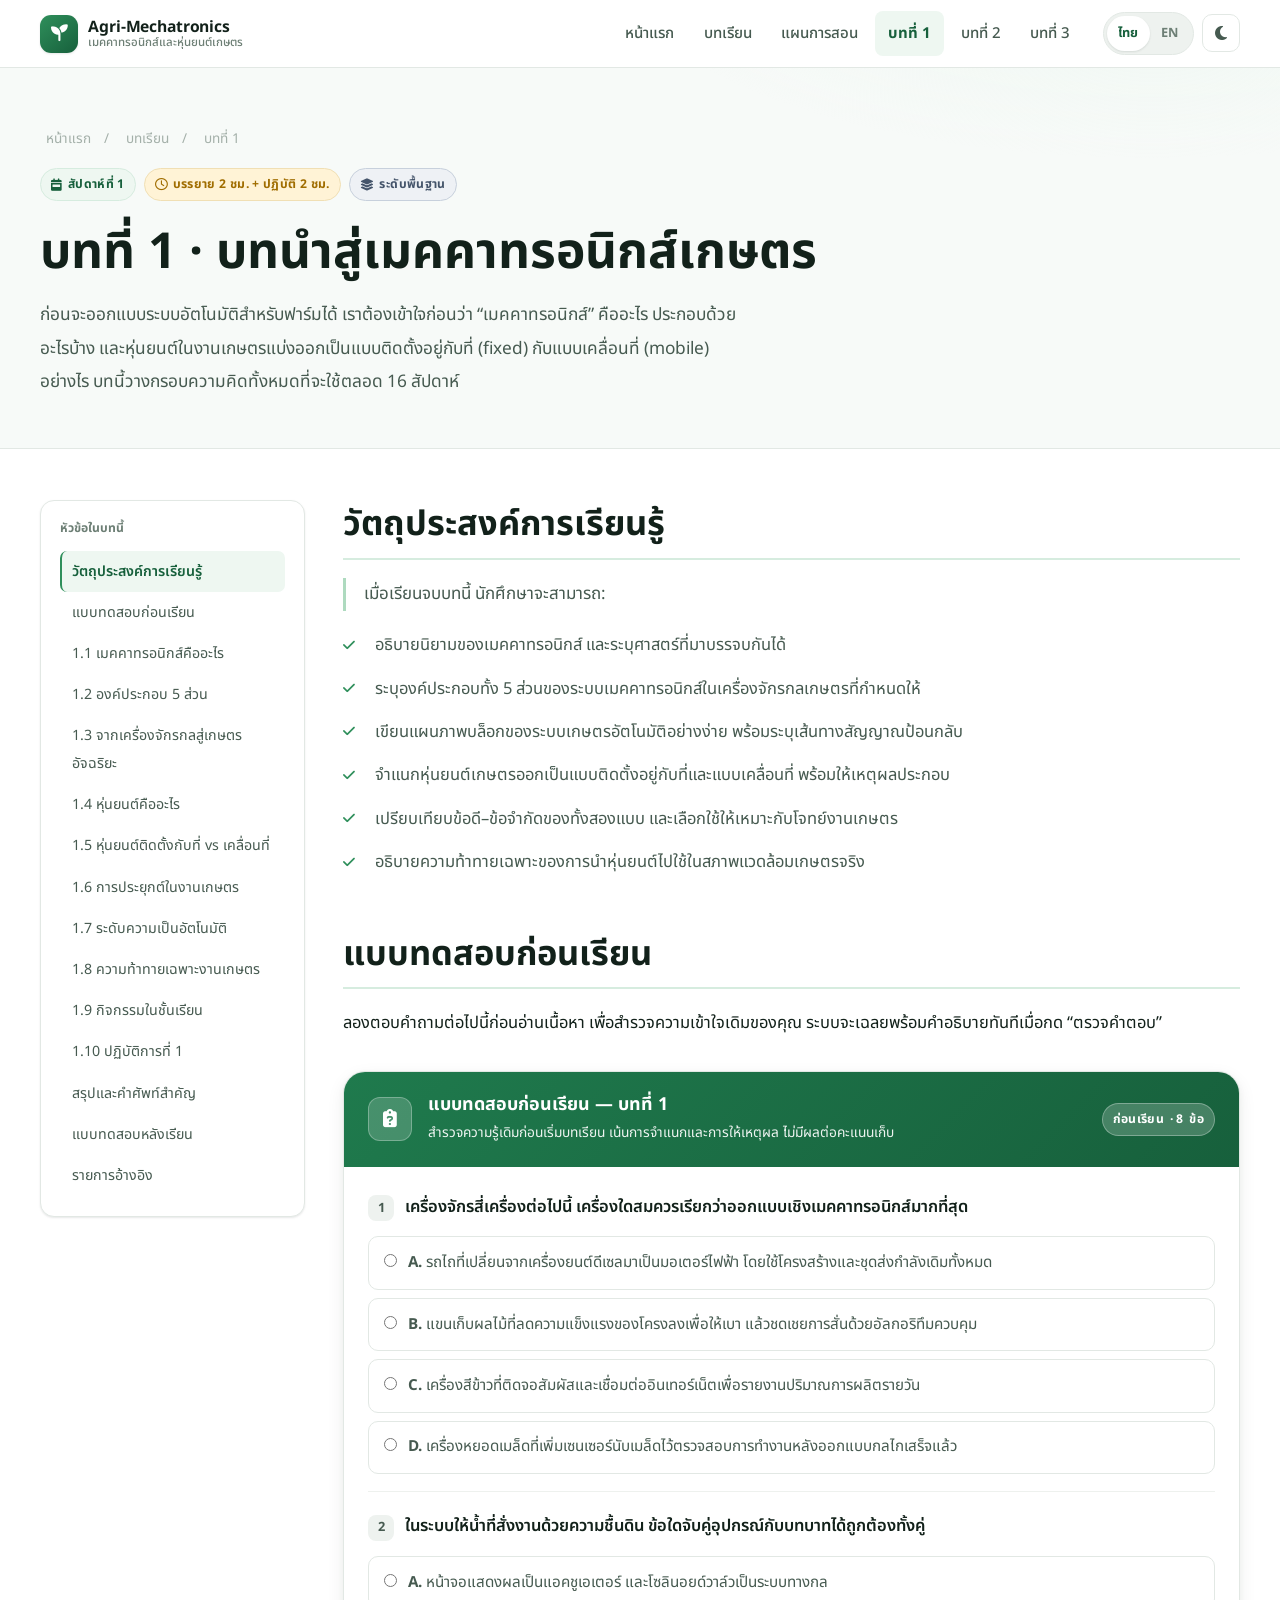
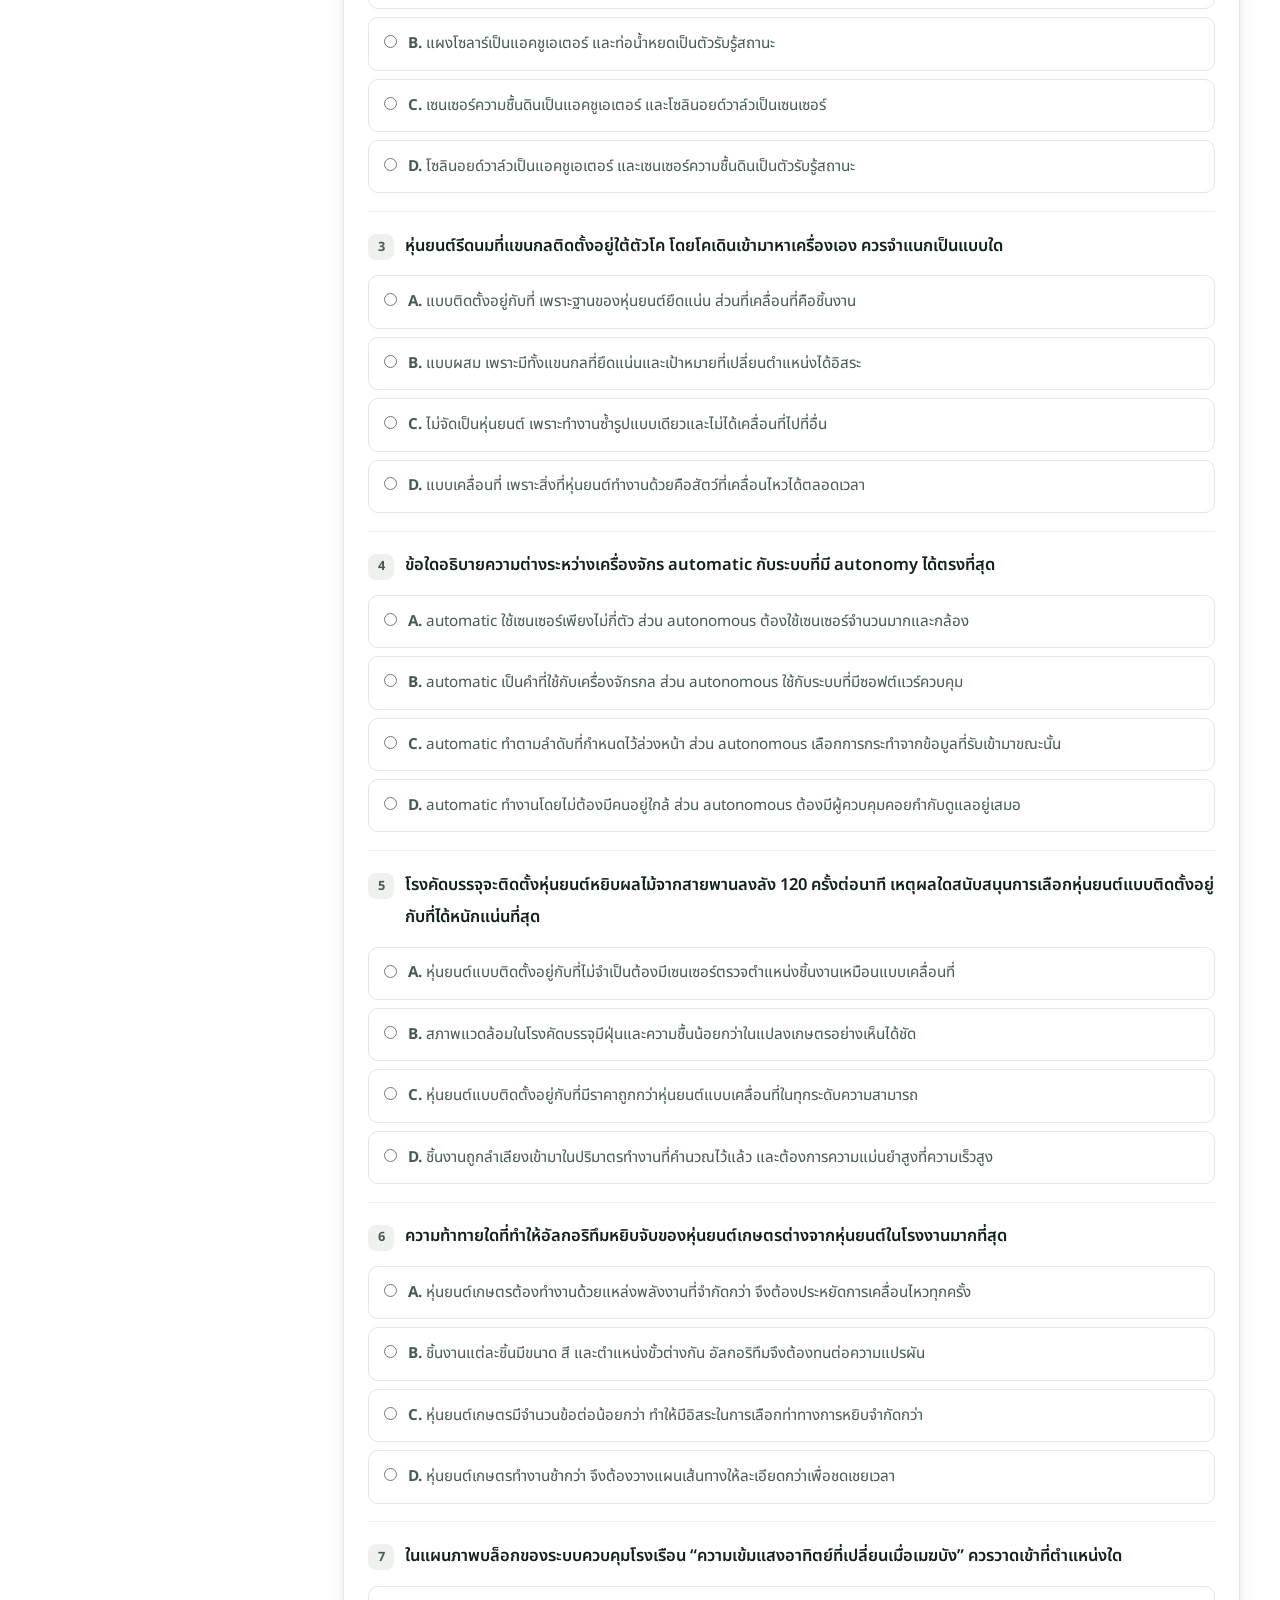
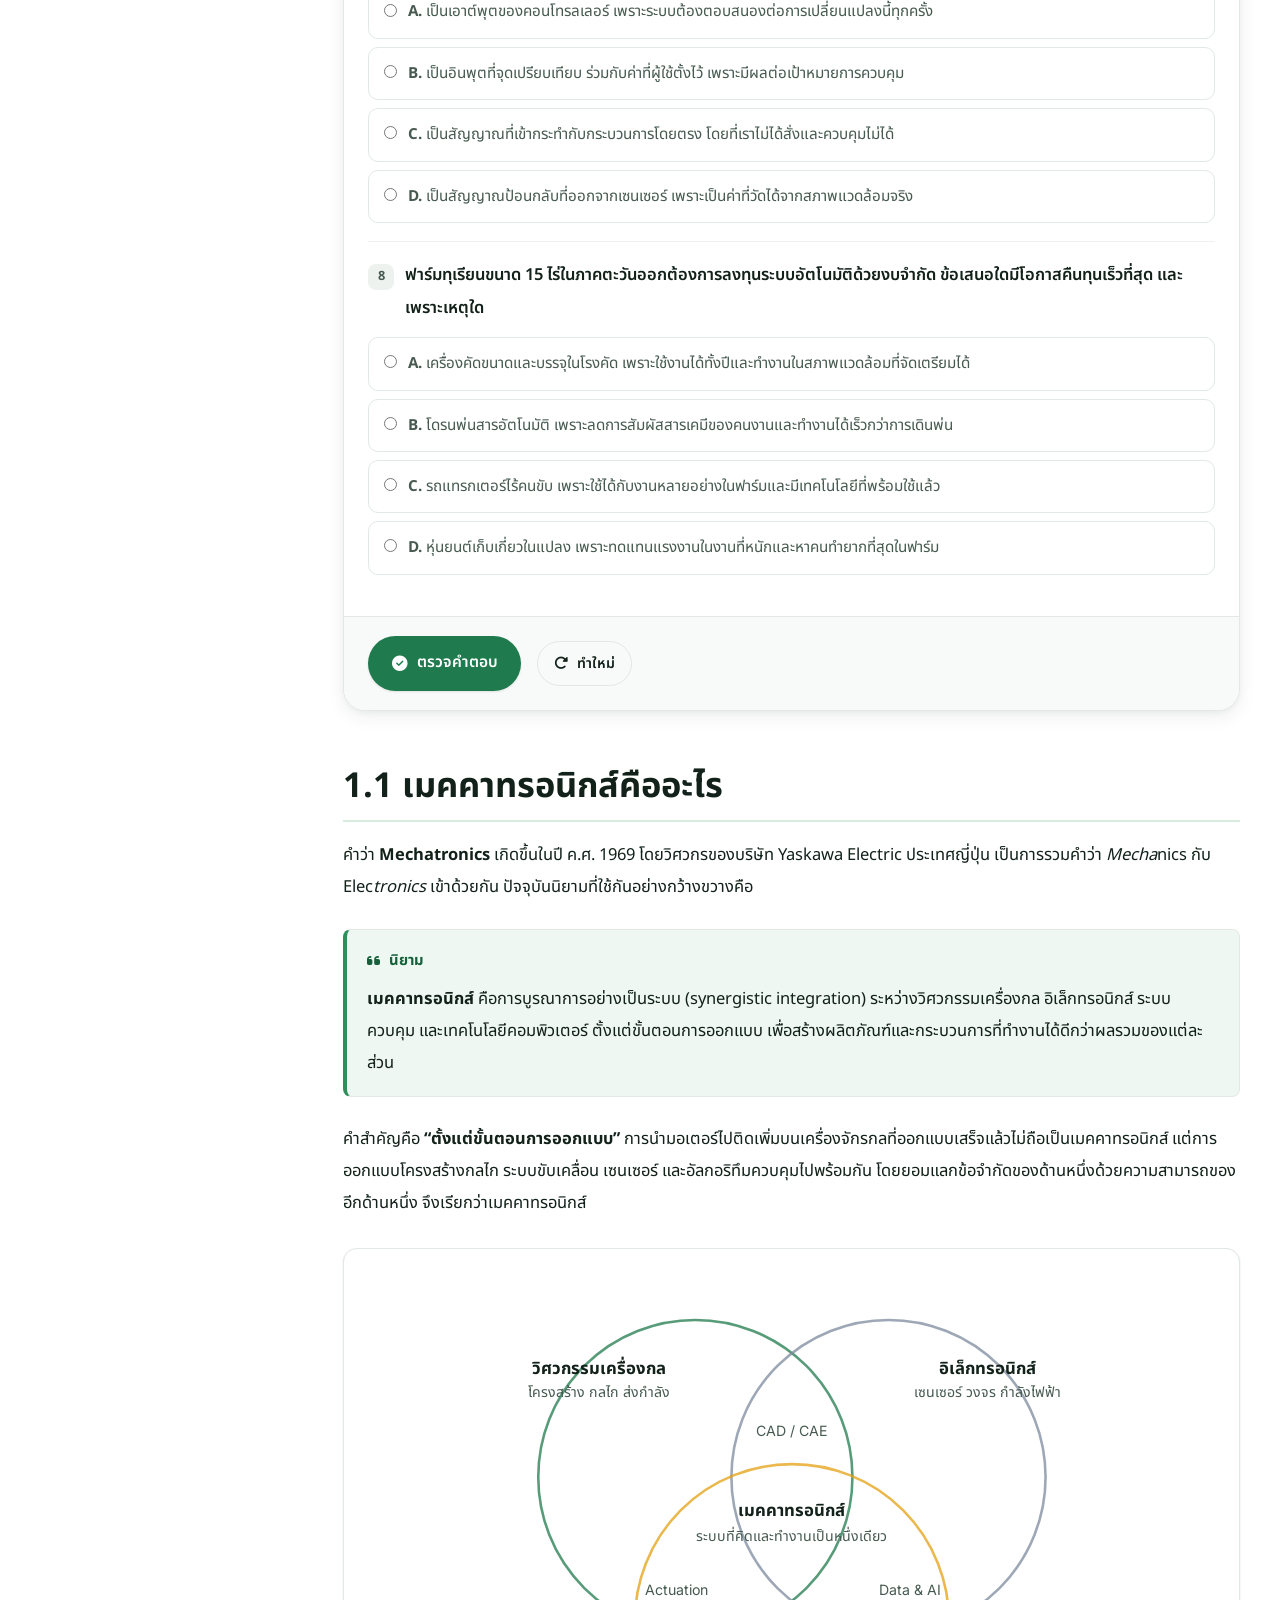
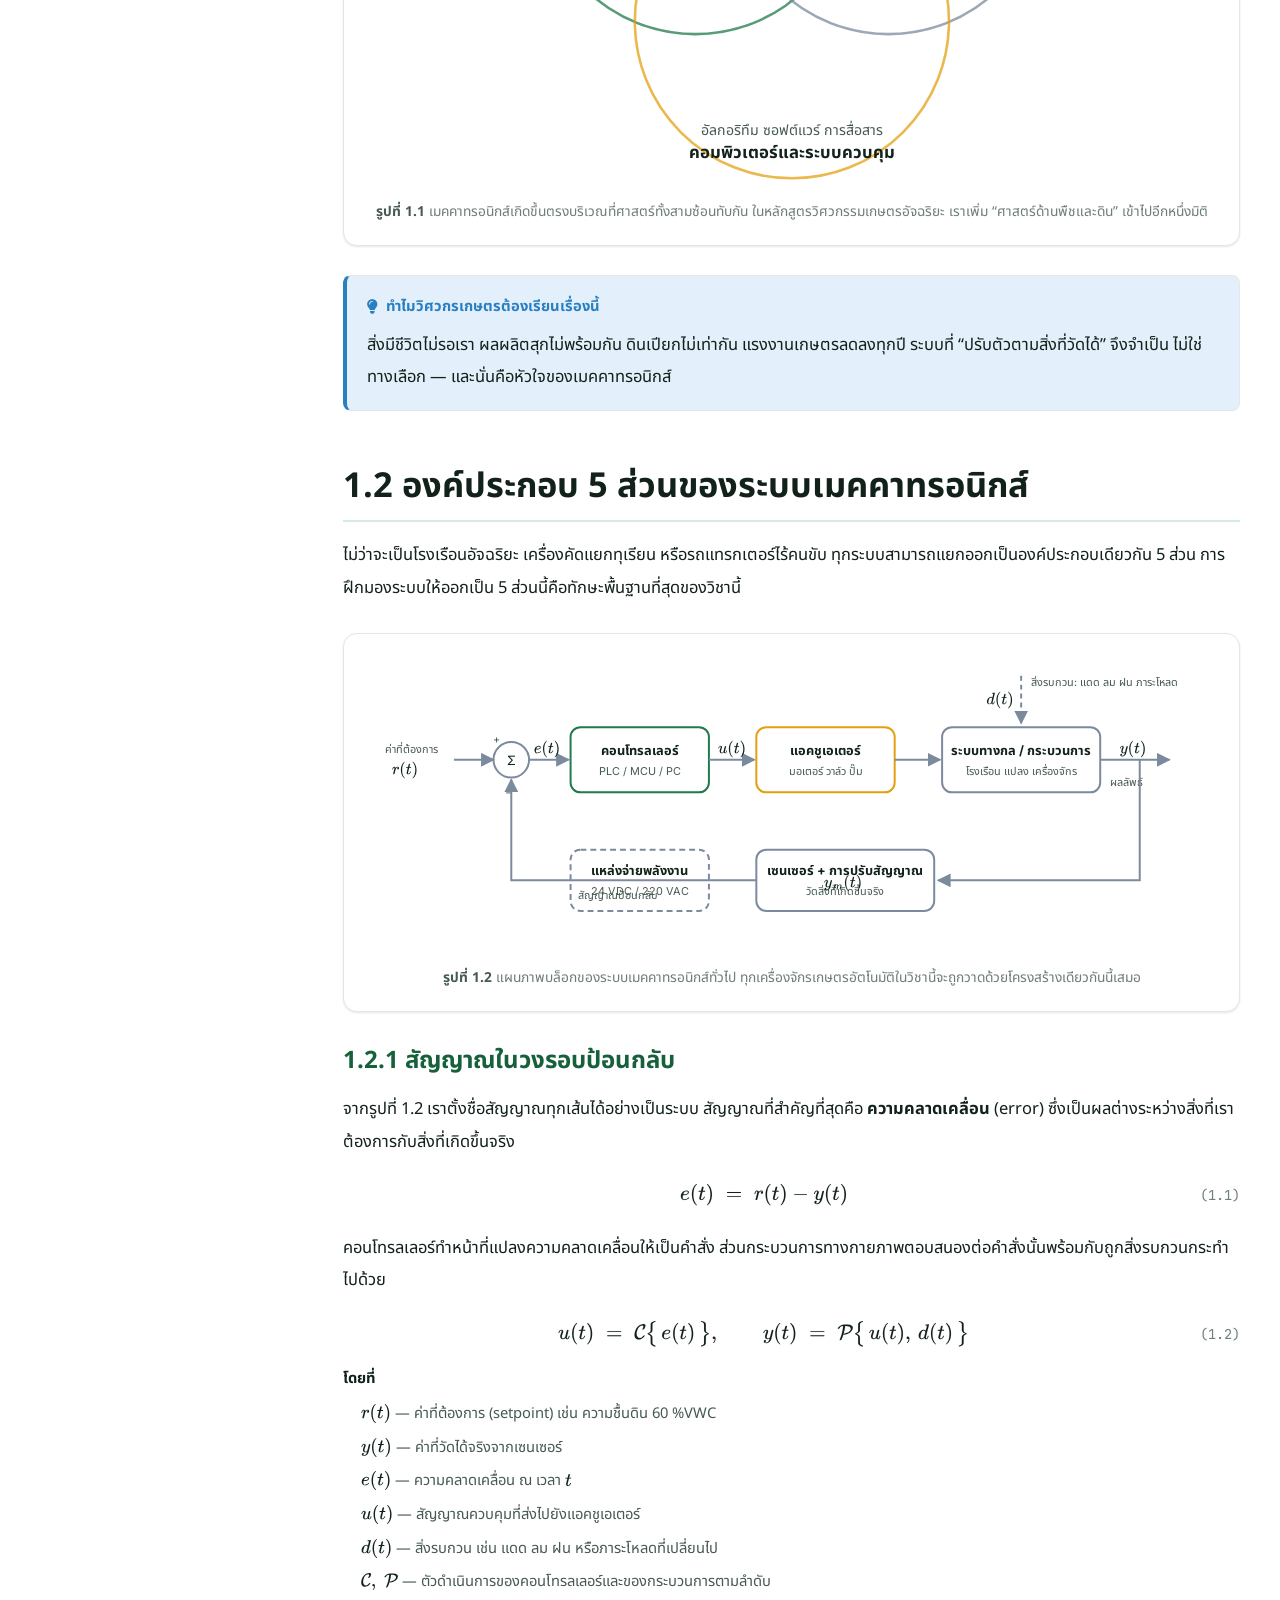
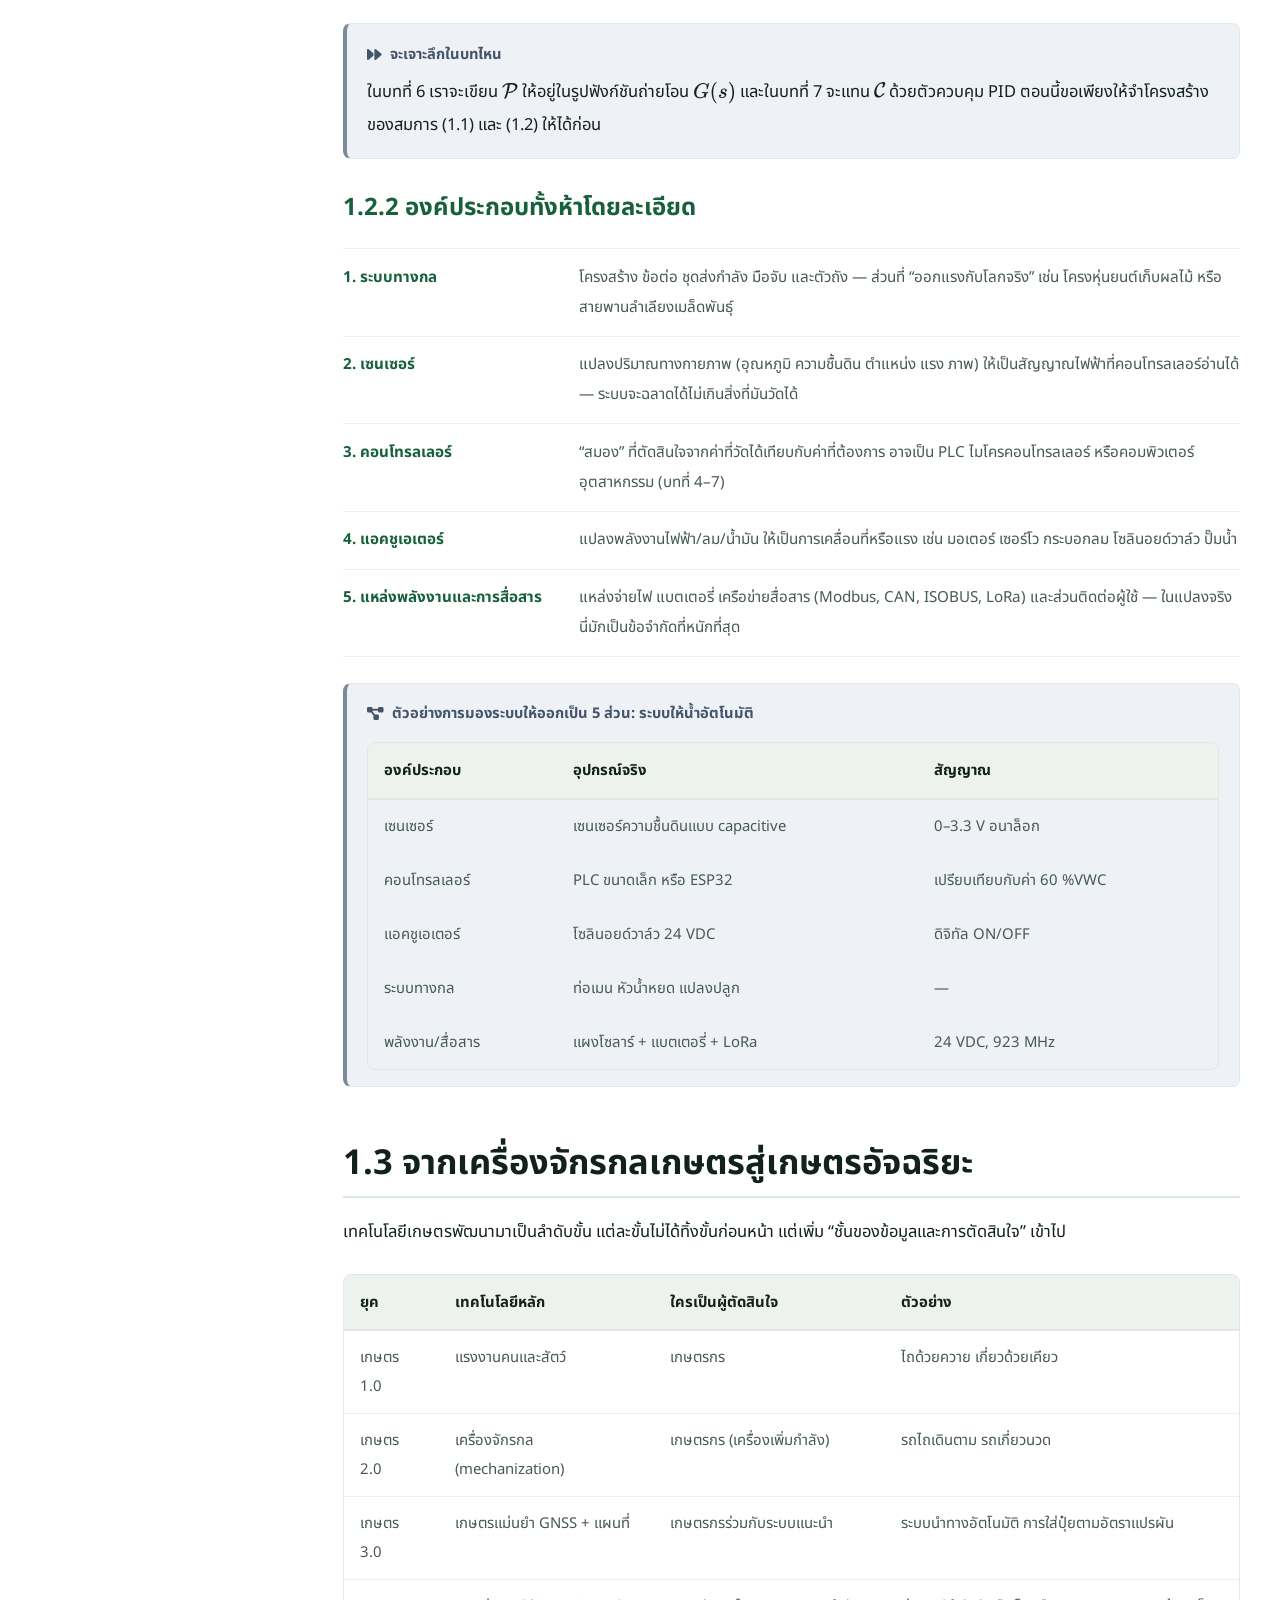
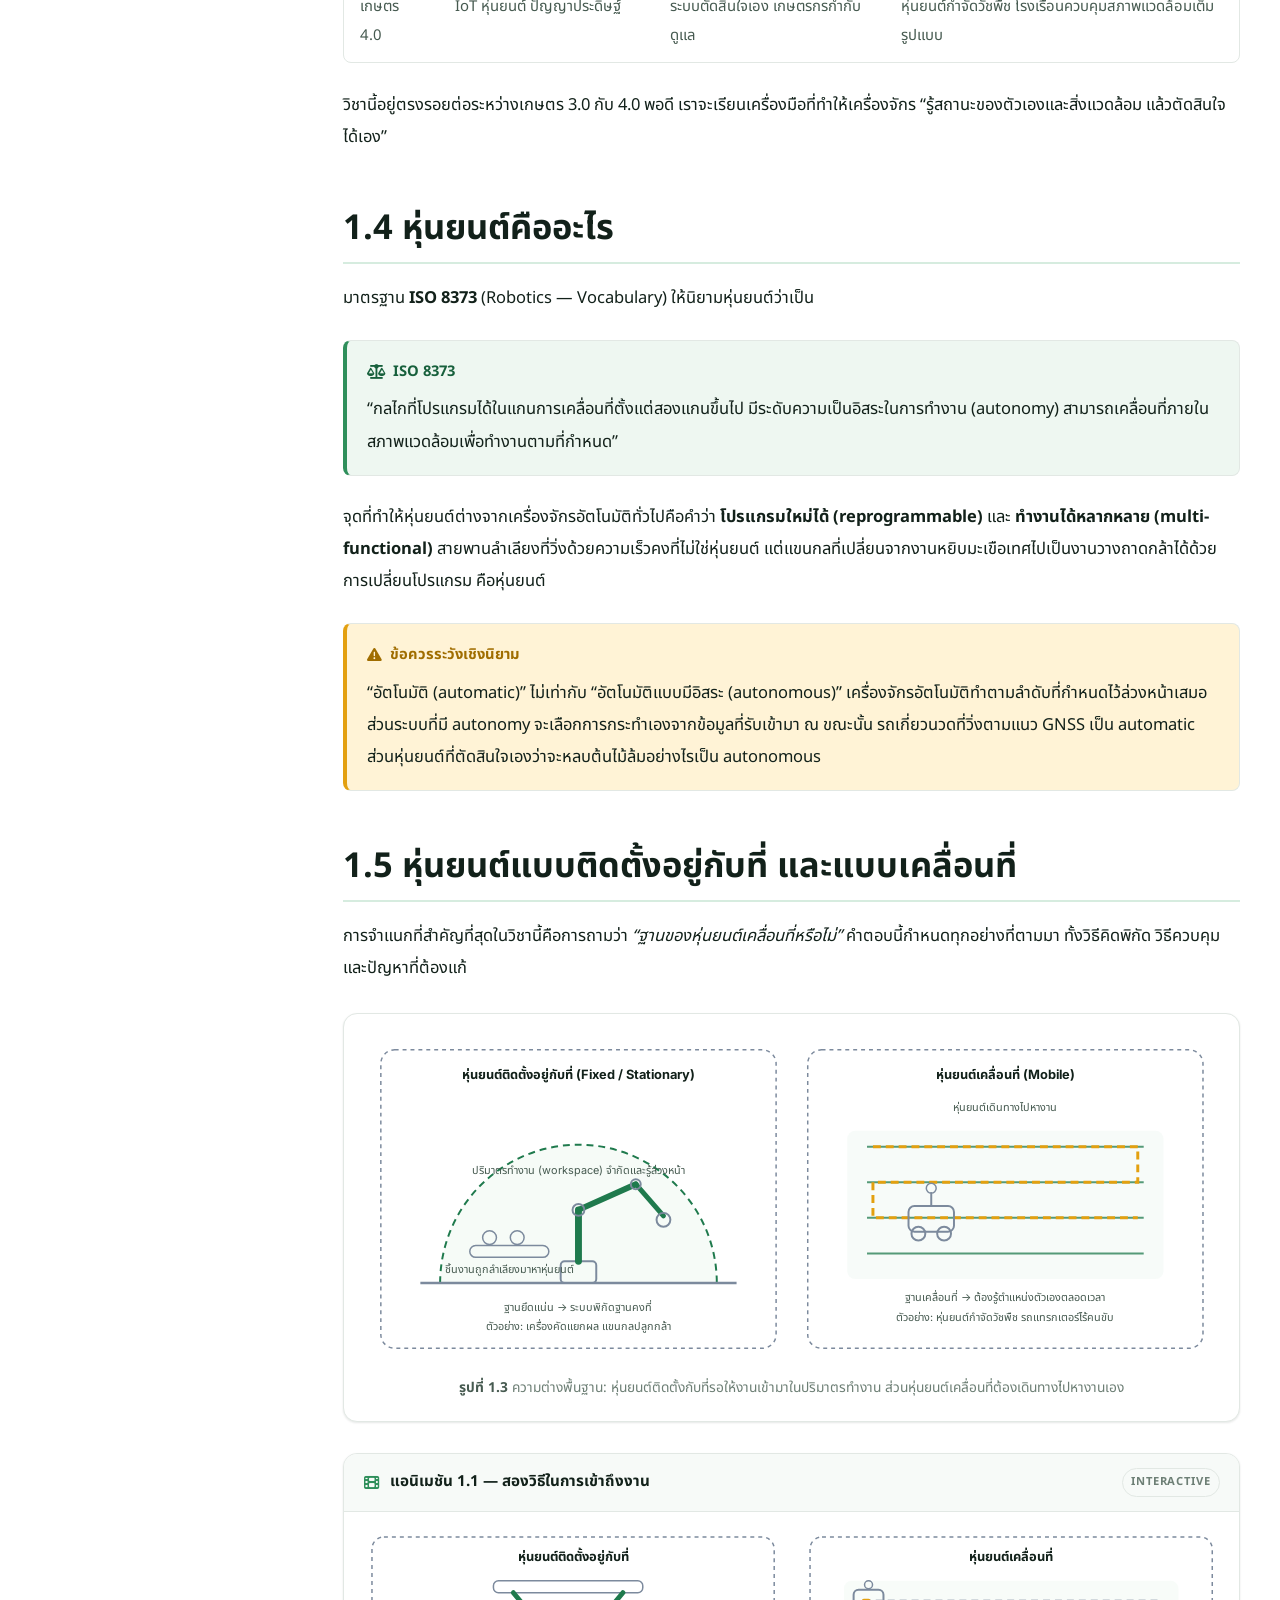
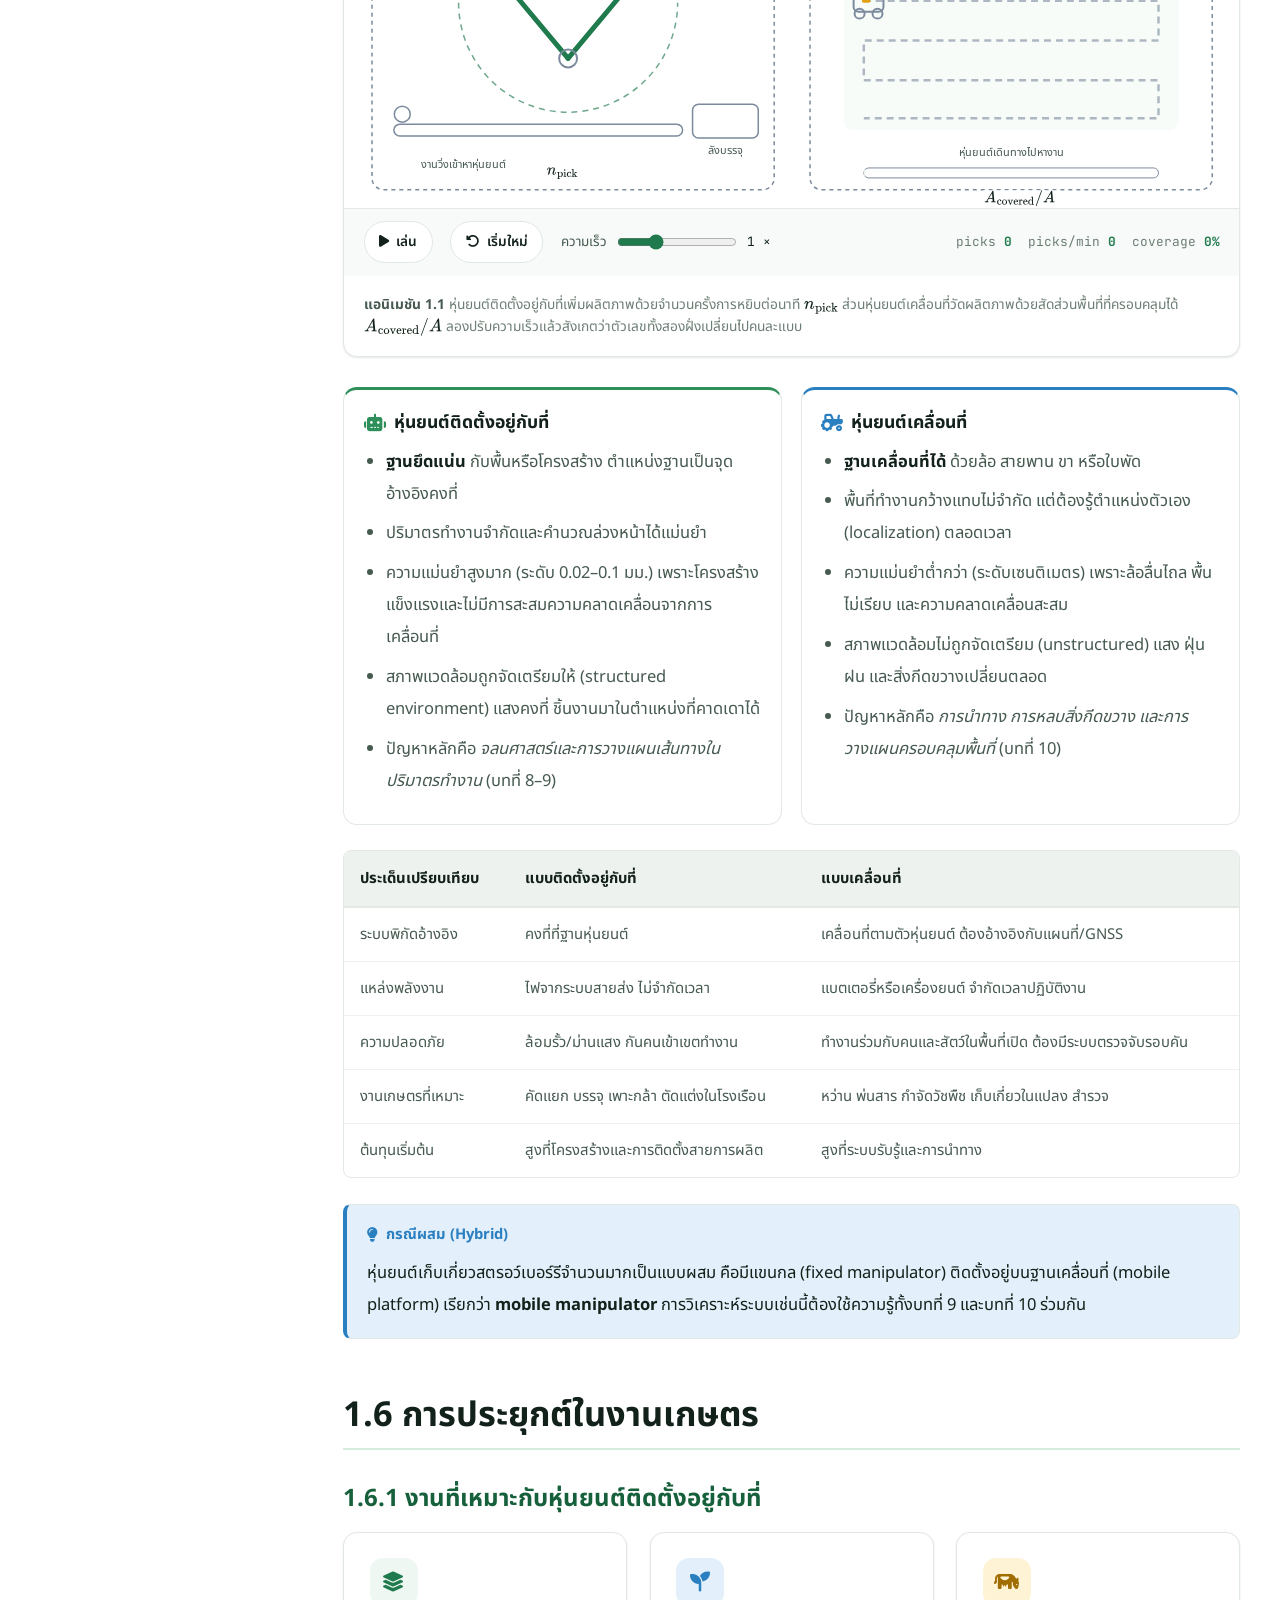
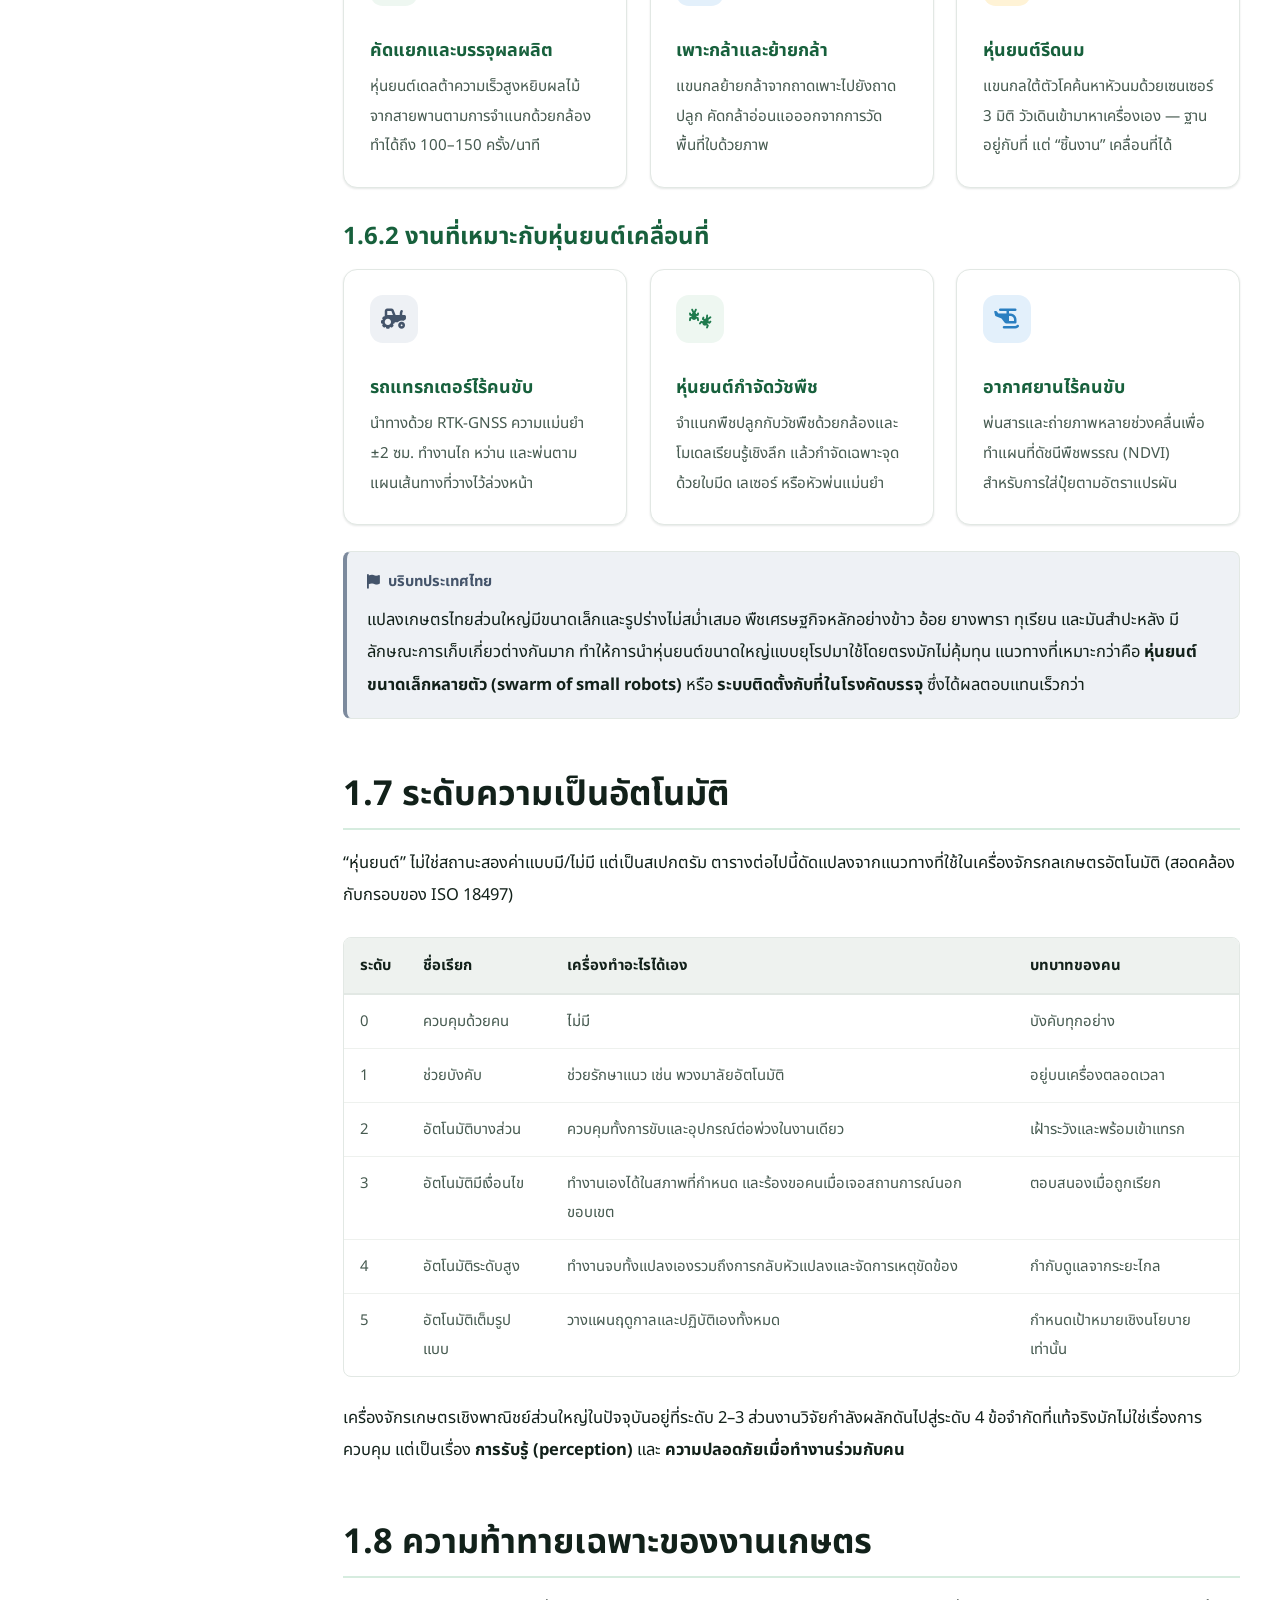
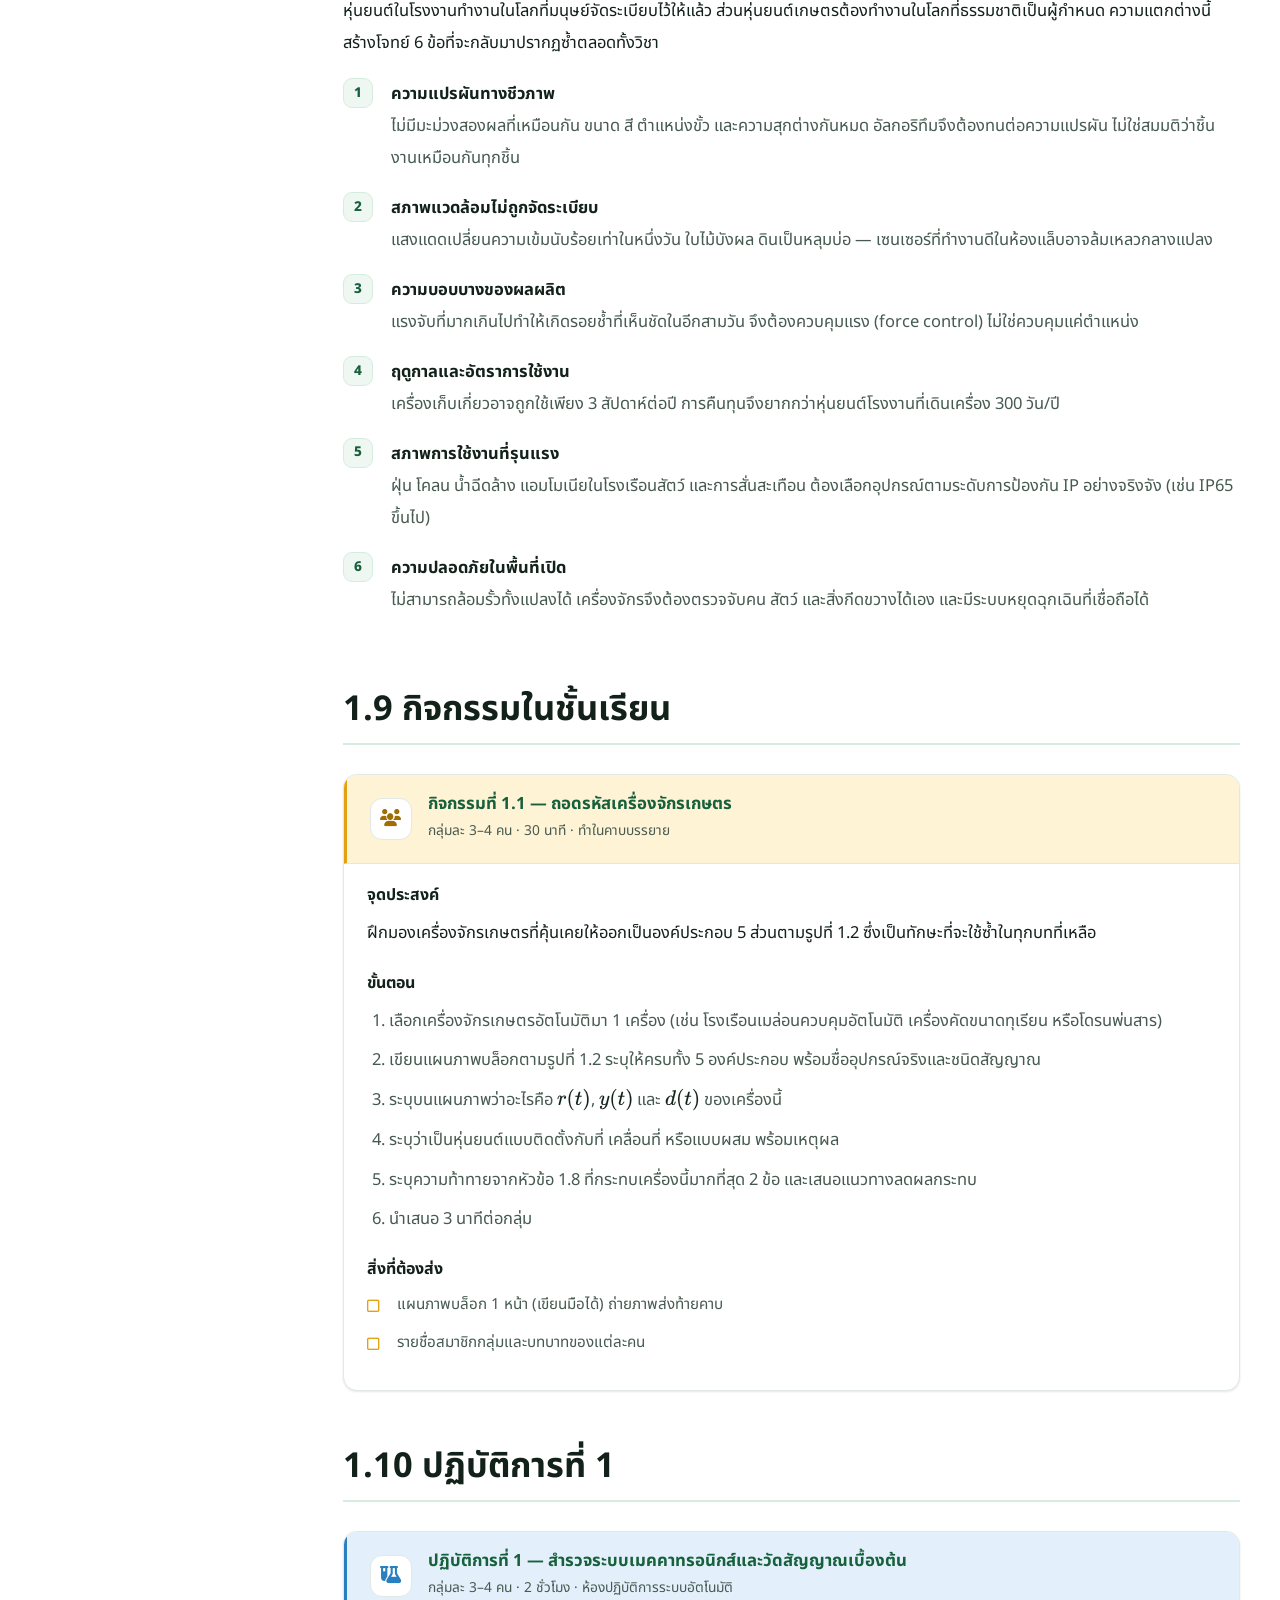
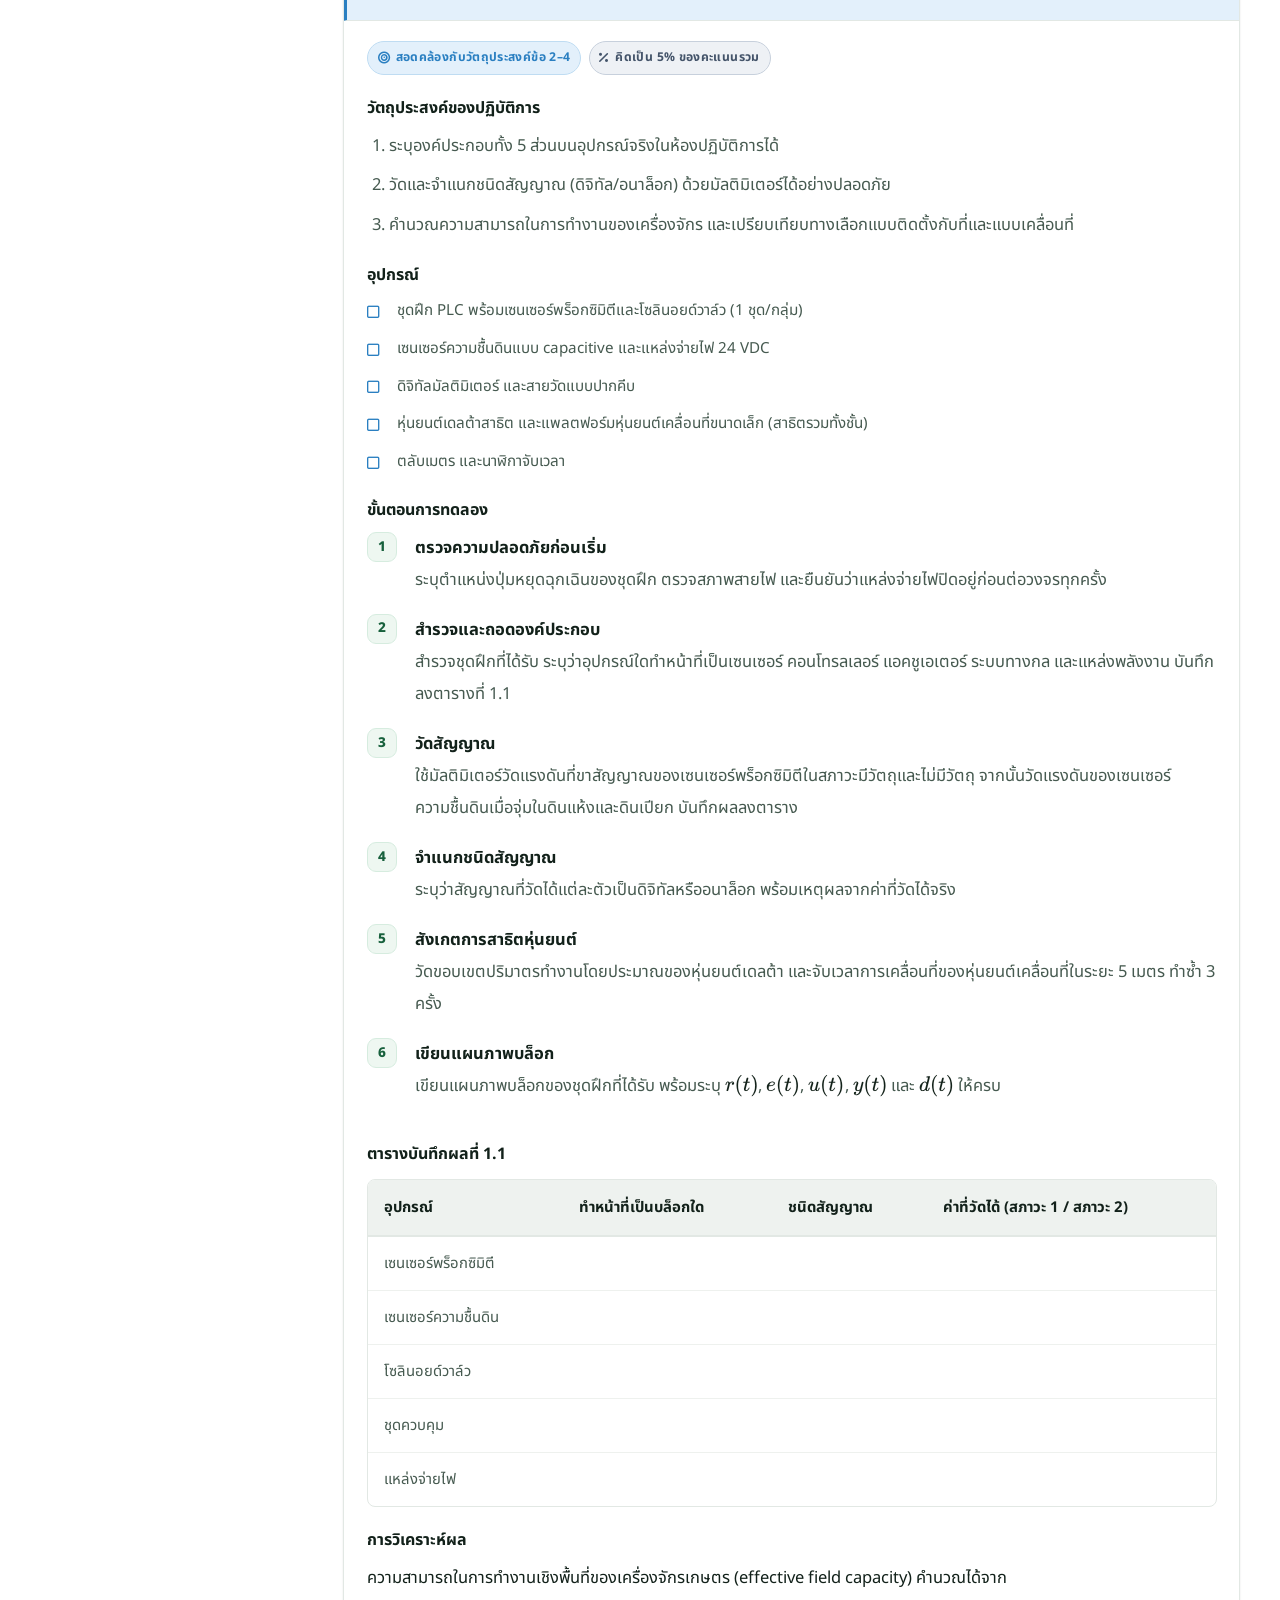
==== commit c6828351: "Extract chapter 1's quiz and animation into their own files Chapter 1 carried its quiz data and its " ====
--- a/chapters/ch01.html
+++ b/chapters/ch01.html
@@ -1153,390 +1153,7 @@
 
 <script src="../js/site.js"></script>
 <script src="../js/quiz.js"></script>
-<script>
-/* -------------------------------------------------- Animation 1.1 */
-AMRAnim.create('ch01-compare', {
-  setup: function (c) {
-    c.armA = c.el('#a1-armA');
-    c.armB = c.el('#a1-armB');
-    c.eff  = c.el('#a1-eff');
-    c.held = c.el('#a1-held');
-    c.bot  = c.el('#a1-bot');
-    c.done = c.el('#a1-done');
-    c.cov  = c.el('#a1-cov');
-    c.path = c.el('#a1-path');
-    c.len  = c.path.getTotalLength();
-    c.done.style.strokeDasharray = c.len;
-
-    // Five pieces of produce spaced along the conveyor.
-    var g = c.el('#a1-fruits');
-    g.innerHTML = '';
-    c.fruits = [];
-    for (var i = 0; i < 5; i++) {
-      var dot = document.createElementNS('http://www.w3.org/2000/svg', 'circle');
-      dot.setAttribute('r', '8');
-      dot.setAttribute('cy', '186');
-      dot.setAttribute('class', 'dg-fill-gold dg-stroke');
-      dot.setAttribute('stroke-width', '1.5');
-      g.appendChild(dot);
-      c.fruits.push({ el: dot, x: 30 - i * 78, alive: true });
-    }
-  },
-
-  reset: function (c) {
-    c.picks = 0;
-    c.prog = 0;
-    c.state = 'wait';
-    c.ts = 0;
-    c.target = null;
-    c.eff.pos = { x: 205, y: 130 };
-    c.fruits.forEach(function (f, i) { f.x = 30 - i * 78; f.alive = true; });
-  },
-
-  update: function (dt, c) {
-    var k = c.p.speed || 1;
-    var PICK_X = 205, HOME = { x: 205, y: 130 }, DROP = { x: 363, y: 168 };
-
-    /* ---------------- fixed robot: conveyor + delta pick-and-place ------- */
-    c.fruits.forEach(function (f) {
-      if (f.alive) { f.x += 46 * k * dt; }
-      if (f.x > 410) { f.x = -30; }
-      f.el.setAttribute('cx', f.x);
-      f.el.setAttribute('opacity', f.alive ? 1 : 0);
-    });
-
-    c.ts += dt * k;
-    var e = c.eff.pos;
-    function moveTo(tx, ty, secs) {
-      var a = Math.min(1, c.ts / secs);
-      e.x = e.x + (tx - e.x) * a;
-      e.y = e.y + (ty - e.y) * a;
-      return a >= 1;
-    }
-
-    if (c.state === 'wait') {
-      moveTo(HOME.x, HOME.y, 0.25);
-      var cand = null;
-      c.fruits.forEach(function (f) {
-        if (f.alive && f.x > PICK_X - 26 && f.x < PICK_X + 12) { cand = f; }
-      });
-      if (cand) { c.target = cand; c.state = 'grab'; c.ts = 0; }
-    } else if (c.state === 'grab') {
-      if (moveTo(c.target.x, 178, 0.45)) {
-        c.target.alive = false;
-        c.state = 'carry'; c.ts = 0;
-      }
-    } else if (c.state === 'carry') {
-      c.held.setAttribute('opacity', '1');
-      if (moveTo(DROP.x, DROP.y, 0.5)) {
-        c.picks++;
-        c.held.setAttribute('opacity', '0');
-        c.state = 'home'; c.ts = 0;
-      }
-    } else if (c.state === 'home') {
-      c.held.setAttribute('opacity', '0');
-      if (moveTo(HOME.x, HOME.y, 0.4)) { c.state = 'wait'; c.ts = 0; }
-    }
-
-    c.armA.setAttribute('x2', e.x); c.armA.setAttribute('y2', e.y);
-    c.armB.setAttribute('x2', e.x); c.armB.setAttribute('y2', e.y);
-    c.eff.setAttribute('cx', e.x);  c.eff.setAttribute('cy', e.y);
-    c.held.setAttribute('cx', e.x); c.held.setAttribute('cy', e.y + 14);
-
-    /* ---------------- mobile robot: coverage along a boustrophedon path -- */
-    c.prog = Math.min(1, c.prog + (26 * k * dt) / c.len);
-    var pt = c.path.getPointAtLength(c.prog * c.len);
-    var ahead = c.path.getPointAtLength(Math.min(c.len, c.prog * c.len + 4));
-    var ang = Math.atan2(ahead.y - pt.y, ahead.x - pt.x) * 180 / Math.PI;
-    c.bot.setAttribute('transform', 'translate(' + pt.x + ',' + pt.y + ') rotate(' + ang + ')');
-    c.done.style.strokeDashoffset = c.len * (1 - c.prog);
-    c.cov.setAttribute('width', 296 * c.prog);
-
-    /* ---------------- readouts ------------------------------------------ */
-    var mins = Math.max(c.t / 60, 1e-6);
-    c.say('picks', c.picks);
-    c.say('picks/min', c.fmt(c.picks / mins, 0));
-    c.say('coverage', c.fmt(c.prog * 100, 0) + '%');
-  }
-});
-
-/* ------------------------------------------------------------------ Pre-test */
-AMRQuiz.mount('ch01-pre', {
-  type: 'pre',
-  chapter: 'ch01',
-  title: { th: 'แบบทดสอบก่อนเรียน — บทที่ 1', en: 'Pre-test — Chapter 1' },
-  intro: {
-    th: 'สำรวจความรู้เดิมก่อนเริ่มบทเรียน ไม่มีผลต่อคะแนนเก็บ',
-    en: 'A diagnostic of prior knowledge. Not graded.'
-  },
-  questions: [
-    {
-      q: { th: 'คำว่า "Mechatronics" เกิดจากการรวมคำใดเข้าด้วยกัน', en: 'The word “mechatronics” is a fusion of which two words?' },
-      options: [
-        { th: 'Mechanics + Electronics', en: 'Mechanics + Electronics' },
-        { th: 'Machine + Automation', en: 'Machine + Automation' },
-        { th: 'Mechanism + Technology', en: 'Mechanism + Technology' },
-        { th: 'Motor + Electronics', en: 'Motor + Electronics' }
-      ],
-      answer: 0,
-      explain: {
-        th: 'บัญญัติขึ้นในปี ค.ศ. 1969 โดยวิศวกรของบริษัท Yaskawa Electric ประเทศญี่ปุ่น จาก Mecha-nics + Elec-tronics',
-        en: 'Coined in 1969 at Yaskawa Electric, Japan, from mecha-nics + elec-tronics.'
-      }
-    },
-    {
-      q: { th: 'อุปกรณ์ใดต่อไปนี้ทำหน้าที่เป็น "แอคชูเอเตอร์" ในระบบให้น้ำอัตโนมัติ', en: 'Which device acts as the actuator in an automatic irrigation system?' },
-      options: [
-        { th: 'เซนเซอร์ความชื้นดิน', en: 'Soil-moisture sensor' },
-        { th: 'โซลินอยด์วาล์วน้ำ', en: 'Solenoid water valve' },
-        { th: 'หน้าจอแสดงผล', en: 'Display screen' },
-        { th: 'แผงวงจร PLC', en: 'The PLC board' }
-      ],
-      answer: 1,
-      explain: {
-        th: 'แอคชูเอเตอร์คือสิ่งที่แปลงพลังงานเป็นการกระทำทางกายภาพ วาล์วเปิด–ปิดการไหลของน้ำจึงเป็นแอคชูเอเตอร์',
-        en: 'An actuator converts energy into physical action; the valve that opens and closes the flow is the actuator.'
-      }
-    },
-    {
-      q: { th: 'ข้อใดคือความแตกต่างหลักระหว่างหุ่นยนต์แบบติดตั้งอยู่กับที่กับแบบเคลื่อนที่', en: 'What is the main difference between a fixed and a mobile robot?' },
-      options: [
-        { th: 'จำนวนข้อต่อ', en: 'The number of joints' },
-        { th: 'ฐานของหุ่นยนต์เคลื่อนที่ได้หรือไม่', en: 'Whether the base can move' },
-        { th: 'ราคาของหุ่นยนต์', en: 'The price' },
-        { th: 'ภาษาที่ใช้เขียนโปรแกรม', en: 'The programming language' }
-      ],
-      answer: 1,
-      explain: {
-        th: 'ฐานที่เคลื่อนที่ได้ทำให้ต้องมีระบบระบุตำแหน่งตัวเองและการนำทาง ซึ่งหุ่นยนต์ฐานยึดแน่นไม่ต้องมี',
-        en: 'A moving base forces localization and navigation, which a bolted-down robot never needs.'
-      }
-    },
-    {
-      q: { th: 'ระบบ "ป้อนกลับ" (feedback) ในระบบควบคุมหมายถึงอะไร', en: 'What does “feedback” mean in a control system?' },
-      options: [
-        { th: 'การส่งค่าที่วัดได้กลับไปเปรียบเทียบกับค่าที่ต้องการ', en: 'Returning the measured value to be compared with the setpoint' },
-        { th: 'การรายงานผลให้ผู้ใช้ทราบทางหน้าจอ', en: 'Reporting results to the user on screen' },
-        { th: 'การสำรองข้อมูลการทำงาน', en: 'Backing up operating data' },
-        { th: 'การหยุดระบบเมื่อเกิดข้อผิดพลาด', en: 'Stopping the system on a fault' }
-      ],
-      answer: 0,
-      explain: {
-        th: 'ป้อนกลับคือการนำผลลัพธ์จริงที่วัดได้กลับมาหาค่าความคลาดเคลื่อน \\( e(t) = r(t) - y(t) \\) เพื่อให้คอนโทรลเลอร์แก้ไข',
-        en: 'Feedback returns the measured output so the error \\( e(t) = r(t) - y(t) \\) can drive the controller.'
-      }
-    },
-    {
-      q: { th: 'หุ่นยนต์เดลต้าที่หยิบผลไม้จากสายพานในโรงคัดบรรจุ จัดเป็นหุ่นยนต์ประเภทใด', en: 'A delta robot picking fruit from a packhouse conveyor is which type?' },
-      options: [
-        { th: 'หุ่นยนต์เคลื่อนที่', en: 'Mobile robot' },
-        { th: 'หุ่นยนต์ติดตั้งอยู่กับที่', en: 'Fixed robot' },
-        { th: 'อากาศยานไร้คนขับ', en: 'Unmanned aerial vehicle' },
-        { th: 'หุ่นยนต์ฮิวแมนนอยด์', en: 'Humanoid robot' }
-      ],
-      answer: 1,
-      explain: {
-        th: 'ฐานของหุ่นยนต์เดลต้ายึดแน่นกับโครงเหนือสายพาน ชิ้นงานเป็นฝ่ายเคลื่อนที่เข้ามาหาหุ่นยนต์',
-        en: 'The delta base is bolted to a frame above the conveyor; it is the work that moves, not the robot.'
-      }
-    },
-    {
-      q: { th: 'ข้อใดเป็นความท้าทายที่ "เฉพาะ" กับหุ่นยนต์เกษตร มากกว่าหุ่นยนต์ในโรงงาน', en: 'Which challenge is far more specific to agricultural robots than factory robots?' },
-      options: [
-        { th: 'ต้องใช้ไฟฟ้าในการทำงาน', en: 'They need electrical power' },
-        { th: 'ความแปรผันของขนาดและตำแหน่งของผลผลิตแต่ละชิ้น', en: 'Wide variability in the size and position of each individual product' },
-        { th: 'ต้องมีการเขียนโปรแกรมควบคุม', en: 'They must be programmed' },
-        { th: 'ต้องมีมอเตอร์ขับเคลื่อน', en: 'They use motors' }
-      ],
-      answer: 1,
-      explain: {
-        th: 'ในโรงงานชิ้นงานเหมือนกันทุกชิ้น แต่ผลผลิตทางการเกษตรแปรผันตามธรรมชาติ อัลกอริทึมจึงต้องทนต่อความแปรผัน',
-        en: 'Factory parts are identical; agricultural produce varies naturally, so algorithms must tolerate variation.'
-      }
-    },
-    {
-      q: { th: 'ในระบบเมคคาทรอนิกส์ "คอนโทรลเลอร์" ทำหน้าที่ใด', en: 'What is the role of the controller in a mechatronic system?' },
-      options: [
-        { th: 'วัดค่าตัวแปรทางกายภาพ', en: 'Measuring physical variables' },
-        { th: 'ตัดสินใจจากค่าที่วัดได้เทียบกับค่าที่ต้องการ แล้วสั่งการแอคชูเอเตอร์', en: 'Deciding from measurement versus setpoint, then commanding the actuator' },
-        { th: 'จ่ายพลังงานให้ทั้งระบบ', en: 'Supplying power to the whole system' },
-        { th: 'รับแรงและส่งกำลังทางกล', en: 'Carrying loads and transmitting mechanical power' }
-      ],
-      answer: 1,
-      explain: {
-        th: 'คอนโทรลเลอร์เป็นสมองของระบบ เปรียบเทียบค่าที่วัดได้กับค่าที่ต้องการ แล้วคำนวณคำสั่งส่งไปยังแอคชูเอเตอร์',
-        en: 'The controller is the brain: it compares measurement with setpoint and computes the actuator command.'
-      }
-    },
-    {
-      q: { th: 'ข้อใดอธิบายความต่างระหว่าง "automatic" กับ "autonomous" ได้ถูกต้อง', en: 'Which statement correctly distinguishes “automatic” from “autonomous”?' },
-      options: [
-        { th: 'ทั้งสองคำมีความหมายเหมือนกันทุกประการ', en: 'They mean exactly the same thing' },
-        { th: 'automatic ทำตามลำดับที่กำหนดไว้ ส่วน autonomous เลือกการกระทำเองจากข้อมูลขณะนั้น', en: 'Automatic follows a predefined sequence; autonomous chooses its action from current data' },
-        { th: 'automatic ใช้ไฟฟ้า ส่วน autonomous ใช้แบตเตอรี่', en: 'Automatic runs on mains power, autonomous on batteries' },
-        { th: 'autonomous ต้องมีคนควบคุมตลอดเวลา', en: 'Autonomous requires a human operator at all times' }
-      ],
-      answer: 1,
-      explain: {
-        th: 'เครื่องจักร automatic ทำซ้ำตามลำดับเดิมเสมอ ส่วนระบบ autonomous ประเมินสถานการณ์และเลือกการกระทำได้เอง',
-        en: 'An automatic machine always repeats the same sequence; an autonomous system evaluates the situation and picks its action.'
-      }
-    }
-  ]
-});
-
-/* ----------------------------------------------------------------- Post-test */
-AMRQuiz.mount('ch01-post', {
-  type: 'post',
-  chapter: 'ch01',
-  title: { th: 'แบบทดสอบหลังเรียน — บทที่ 1', en: 'Post-test — Chapter 1' },
-  intro: {
-    th: 'ทดสอบความเข้าใจหลังเรียน 10 ข้อ เกณฑ์ผ่าน 70%',
-    en: 'Ten items on the chapter content. Pass mark 70%.'
-  },
-  questions: [
-    {
-      q: { th: 'ข้อใดคือ "หัวใจ" ที่ทำให้ระบบหนึ่งถูกเรียกว่าเมคคาทรอนิกส์ ไม่ใช่เพียงเครื่องจักรที่ติดมอเตอร์', en: 'What makes a system genuinely mechatronic rather than just a machine with a motor bolted on?' },
-      options: [
-        { th: 'การใช้มอเตอร์ไฟฟ้าแทนเครื่องยนต์', en: 'Using an electric motor instead of an engine' },
-        { th: 'การบูรณาการเครื่องกล อิเล็กทรอนิกส์ และการควบคุมตั้งแต่ขั้นตอนการออกแบบ', en: 'Integrating mechanics, electronics and control from the design stage' },
-        { th: 'การมีหน้าจอสัมผัสให้ผู้ใช้ควบคุม', en: 'Providing a touchscreen for the operator' },
-        { th: 'การเชื่อมต่ออินเทอร์เน็ตได้', en: 'Being connected to the internet' }
-      ],
-      answer: 1,
-      explain: {
-        th: 'การบูรณาการตั้งแต่ออกแบบทำให้สามารถแลกข้อจำกัดของศาสตร์หนึ่งด้วยความสามารถของอีกศาสตร์หนึ่งได้ เช่น ลดความแข็งแรงของโครงสร้างลงแล้วชดเชยด้วยอัลกอริทึมควบคุมการสั่น',
-        en: 'Design-stage integration lets you trade a limitation in one domain for a capability in another — for example, a lighter structure compensated by vibration-damping control.'
-      }
-    },
-    {
-      q: { th: 'องค์ประกอบใดที่ทำให้ระบบ "รู้" สถานะที่แท้จริงของกระบวนการ', en: 'Which block lets the system know the true state of the process?' },
-      options: [
-        { th: 'แอคชูเอเตอร์', en: 'Actuator' },
-        { th: 'เซนเซอร์', en: 'Sensor' },
-        { th: 'แหล่งจ่ายไฟ', en: 'Power supply' },
-        { th: 'โครงสร้างทางกล', en: 'Mechanical structure' }
-      ],
-      answer: 1,
-      explain: {
-        th: 'ระบบจะฉลาดได้ไม่เกินสิ่งที่มันวัดได้ เซนเซอร์คือขอบเขตบนของความสามารถในการตัดสินใจของระบบ',
-        en: 'A system can be no smarter than what it measures; sensing sets the ceiling on decision quality.'
-      }
-    },
-    {
-      q: { th: 'ในแผนภาพบล็อกของระบบควบคุมแบบป้อนกลับ ค่า \\( e(t) \\) คำนวณจากอะไร', en: 'In a feedback block diagram, how is \\( e(t) \\) computed?' },
-      options: [
-        { th: '\\( e(t) = r(t) - y(t) \\)', en: '\\( e(t) = r(t) - y(t) \\)' },
-        { th: '\\( e(t) = r(t) + y(t) \\)', en: '\\( e(t) = r(t) + y(t) \\)' },
-        { th: '\\( e(t) = y(t) \\times r(t) \\)', en: '\\( e(t) = y(t) \\times r(t) \\)' },
-        { th: '\\( e(t) = y(t) \\div r(t) \\)', en: '\\( e(t) = y(t) \\div r(t) \\)' }
-      ],
-      answer: 0,
-      explain: {
-        th: 'ความคลาดเคลื่อนคือค่าที่ต้องการลบด้วยค่าที่วัดได้ จุด Σ ในรูปที่ 1.2 จึงมีเครื่องหมาย + และ − กำกับ',
-        en: 'Error is setpoint minus measurement, which is why the summing junction in Figure 1.2 is marked + and −.'
-      }
-    },
-    {
-      q: { th: 'หุ่นยนต์เก็บสตรอว์เบอร์รีที่มีแขนกลติดตั้งบนรถเคลื่อนที่ในโรงเรือน จัดเป็นอะไร', en: 'A strawberry robot with an arm mounted on a mobile platform inside a greenhouse is best described as' },
-      options: [
-        { th: 'หุ่นยนต์ติดตั้งอยู่กับที่เท่านั้น', en: 'A purely fixed robot' },
-        { th: 'หุ่นยนต์เคลื่อนที่เท่านั้น', en: 'A purely mobile robot' },
-        { th: 'Mobile manipulator (แบบผสม)', en: 'A mobile manipulator (hybrid)' },
-        { th: 'ไม่จัดเป็นหุ่นยนต์', en: 'Not a robot at all' }
-      ],
-      answer: 2,
-      explain: {
-        th: 'ต้องใช้ทั้งจลนศาสตร์ของแขนกล (บทที่ 9) และการนำทางของฐานเคลื่อนที่ (บทที่ 10) ร่วมกัน',
-        en: 'It needs arm kinematics (Chapter 9) and base navigation (Chapter 10) together.'
-      }
-    },
-    {
-      q: { th: 'เหตุใดหุ่นยนต์เคลื่อนที่จึงมีความแม่นยำตำแหน่งต่ำกว่าหุ่นยนต์ติดตั้งอยู่กับที่โดยทั่วไป', en: 'Why is a mobile robot generally less positionally accurate than a fixed robot?' },
-      options: [
-        { th: 'เพราะใช้มอเตอร์ที่คุณภาพต่ำกว่าเสมอ', en: 'Because it always uses lower-quality motors' },
-        { th: 'เพราะล้อลื่นไถล พื้นไม่เรียบ และความคลาดเคลื่อนสะสมจากการเคลื่อนที่', en: 'Because of wheel slip, uneven ground and accumulated odometry error' },
-        { th: 'เพราะโปรแกรมควบคุมซับซ้อนเกินไป', en: 'Because its program is too complex' },
-        { th: 'เพราะใช้แรงดันไฟฟ้าต่ำกว่า', en: 'Because it runs at a lower voltage' }
-      ],
-      answer: 1,
-      explain: {
-        th: 'ฐานที่ยึดแน่นให้จุดอ้างอิงคงที่ ส่วนฐานเคลื่อนที่ต้องประมาณตำแหน่งตัวเองซึ่งมีความคลาดเคลื่อนสะสมตามระยะทาง',
-        en: 'A bolted base provides a permanent reference; a moving base must estimate its own pose, and that error accumulates with distance.'
-      }
-    },
-    {
-      q: { th: 'ระบบใดต่อไปนี้จัดอยู่ในระดับความเป็นอัตโนมัติที่สูงที่สุด', en: 'Which system sits at the highest level of autonomy?' },
-      options: [
-        { th: 'รถแทรกเตอร์ที่มีระบบช่วยรักษาแนวขับ โดยคนขับนั่งอยู่บนรถ', en: 'A tractor with auto-steer and a driver on board' },
-        { th: 'หุ่นยนต์ที่ทำงานจบทั้งแปลงเอง รวมถึงการกลับหัวแปลงและจัดการเหตุขัดข้อง โดยมีคนดูแลจากระยะไกล', en: 'A robot that completes a whole field including headland turns and fault handling, supervised remotely' },
-        { th: 'เครื่องสูบน้ำที่ตั้งเวลาเปิด–ปิดด้วยไทเมอร์', en: 'A pump switched by a mechanical timer' },
-        { th: 'สายพานลำเลียงที่วิ่งด้วยความเร็วคงที่', en: 'A conveyor running at constant speed' }
-      ],
-      answer: 1,
-      explain: {
-        th: 'ตรงกับระดับ 4 (high automation) ส่วนตัวเลือกอื่นอยู่ที่ระดับ 0–1 เท่านั้น',
-        en: 'That matches level 4 (high automation); the other options are level 0–1.'
-      }
-    },
-    {
-      q: { th: 'เหตุใดการควบคุมแรง (force control) จึงสำคัญมากในหุ่นยนต์เก็บเกี่ยวผลไม้', en: 'Why does force control matter so much in a fruit-harvesting robot?' },
-      options: [
-        { th: 'เพื่อให้หุ่นยนต์เคลื่อนที่เร็วขึ้น', en: 'To make the robot move faster' },
-        { th: 'เพื่อป้องกันรอยช้ำที่ปรากฏหลังเก็บเกี่ยวหลายวัน', en: 'To prevent bruising that appears days after harvest' },
-        { th: 'เพื่อประหยัดพลังงานแบตเตอรี่', en: 'To save battery energy' },
-        { th: 'เพื่อลดจำนวนเซนเซอร์ที่ต้องใช้', en: 'To reduce the number of sensors needed' }
-      ],
-      answer: 1,
-      explain: {
-        th: 'ผลผลิตบอบบาง การควบคุมเฉพาะตำแหน่งอาจทำให้แรงจับเกินขีดจำกัดจนเนื้อเยื่อเสียหายโดยไม่เห็นผลทันที',
-        en: 'Produce is delicate; position-only control can exceed the safe grip force and damage tissue with no immediate visible sign.'
-      }
-    },
-    {
-      q: { th: 'ข้อใดคือเหตุผลหลักที่ทำให้การคืนทุนของหุ่นยนต์เก็บเกี่ยวยากกว่าหุ่นยนต์ในโรงงาน', en: 'What is the main reason a harvesting robot is harder to justify economically than a factory robot?' },
-      options: [
-        { th: 'หุ่นยนต์เกษตรมีราคาแพงกว่าเสมอ', en: 'Agricultural robots always cost more' },
-        { th: 'อัตราการใช้งานต่ำเพราะใช้ได้เฉพาะช่วงฤดูเก็บเกี่ยวสั้น ๆ', en: 'Utilisation is low because the harvest window is only a few weeks' },
-        { th: 'ไม่มีเซนเซอร์ที่ใช้งานในแปลงได้', en: 'No sensors work in the field' },
-        { th: 'กฎหมายห้ามใช้หุ่นยนต์ในแปลงเกษตร', en: 'The law forbids robots in fields' }
-      ],
-      answer: 1,
-      explain: {
-        th: 'หุ่นยนต์โรงงานเดินเครื่องราว 300 วันต่อปี ขณะที่เครื่องเก็บเกี่ยวอาจใช้เพียง 3 สัปดาห์ต่อปี',
-        en: 'A factory robot may run 300 days a year, while a harvester may run only three weeks.'
-      }
-    },
-    {
-      q: { th: 'ในระบบโรงเรือนอัจฉริยะ พัดลมระบายอากาศทำหน้าที่เป็นองค์ประกอบใด', en: 'In a smart greenhouse, the ventilation fan functions as which block?' },
-      options: [
-        { th: 'เซนเซอร์', en: 'Sensor' },
-        { th: 'คอนโทรลเลอร์', en: 'Controller' },
-        { th: 'แอคชูเอเตอร์', en: 'Actuator' },
-        { th: 'สัญญาณป้อนกลับ', en: 'Feedback signal' }
-      ],
-      answer: 2,
-      explain: {
-        th: 'พัดลมแปลงพลังงานไฟฟ้าเป็นการไหลของอากาศ ซึ่งเป็นการกระทำทางกายภาพต่อกระบวนการ จึงเป็นแอคชูเอเตอร์',
-        en: 'The fan converts electrical energy into airflow — a physical action on the process — so it is an actuator.'
-      }
-    },
-    {
-      q: { th: 'เหตุใดความปลอดภัยของหุ่นยนต์เกษตรจึงยากกว่าหุ่นยนต์อุตสาหกรรมในโรงงาน', en: 'Why is safety harder for agricultural robots than for industrial robots in a plant?' },
-      options: [
-        { th: 'เพราะหุ่นยนต์เกษตรเคลื่อนที่เร็วกว่ามาก', en: 'Because agricultural robots move much faster' },
-        { th: 'เพราะไม่สามารถล้อมรั้วพื้นที่ทำงานได้ ต้องให้เครื่องตรวจจับคนและสิ่งกีดขวางเอง', en: 'Because the working area cannot be fenced, so the machine itself must detect people and obstacles' },
-        { th: 'เพราะไม่มีมาตรฐานความปลอดภัยใด ๆ รองรับ', en: 'Because no safety standards exist for them' },
-        { th: 'เพราะหุ่นยนต์เกษตรใช้แรงดันไฟฟ้าสูงกว่าเสมอ', en: 'Because they always run at higher voltage' }
-      ],
-      answer: 1,
-      explain: {
-        th: 'ในโรงงานใช้รั้วและม่านแสงกันคนออกจากเขตทำงานได้ แต่ในแปลงเปิดต้องอาศัยการตรวจจับรอบคันและระบบหยุดฉุกเฉินที่เชื่อถือได้ ตามแนวทางของ ISO 18497',
-        en: 'A plant can fence the cell; an open field cannot, so the machine needs all-round detection and a dependable E-stop, per the ISO 18497 approach.'
-      }
-    }
-  ]
-});
-</script>
+<script src="../js/ch01-quiz.js"></script>
+<script src="../js/ch01-anim.js"></script>
 </body>
 </html>
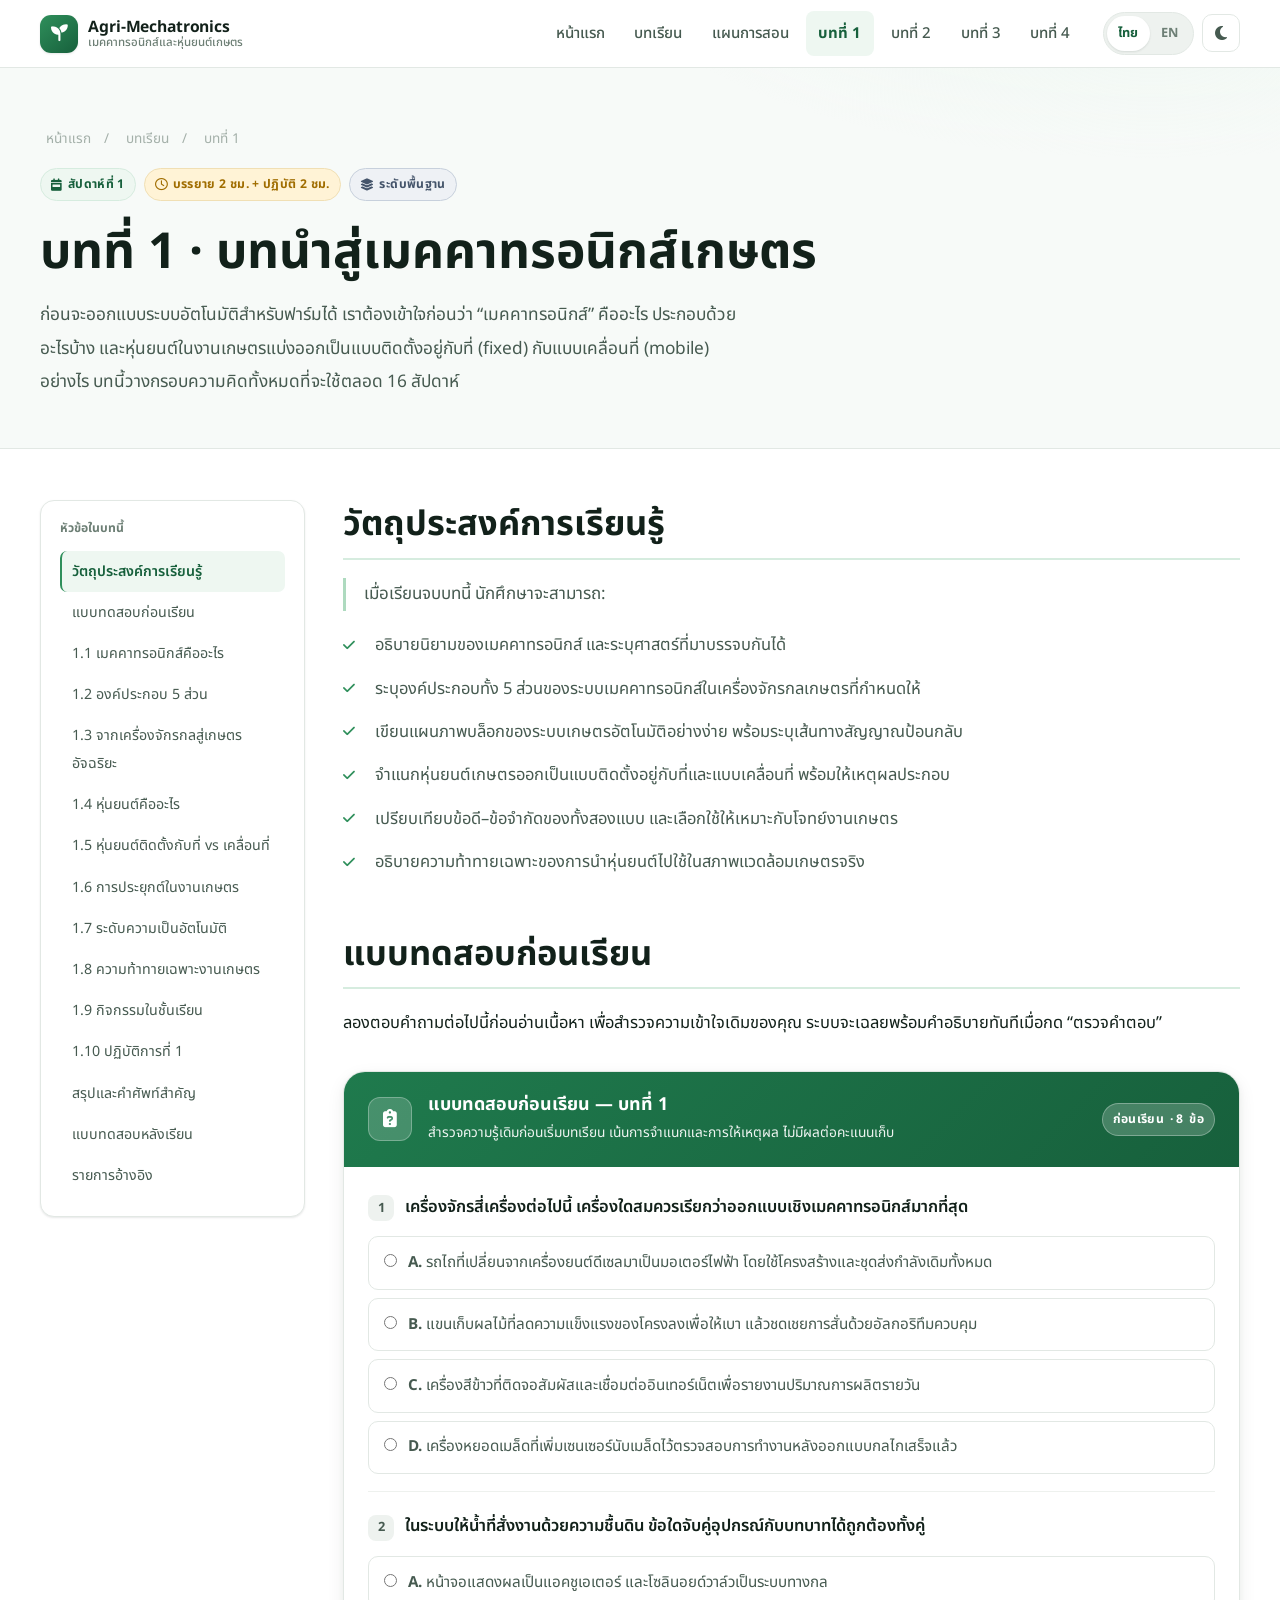
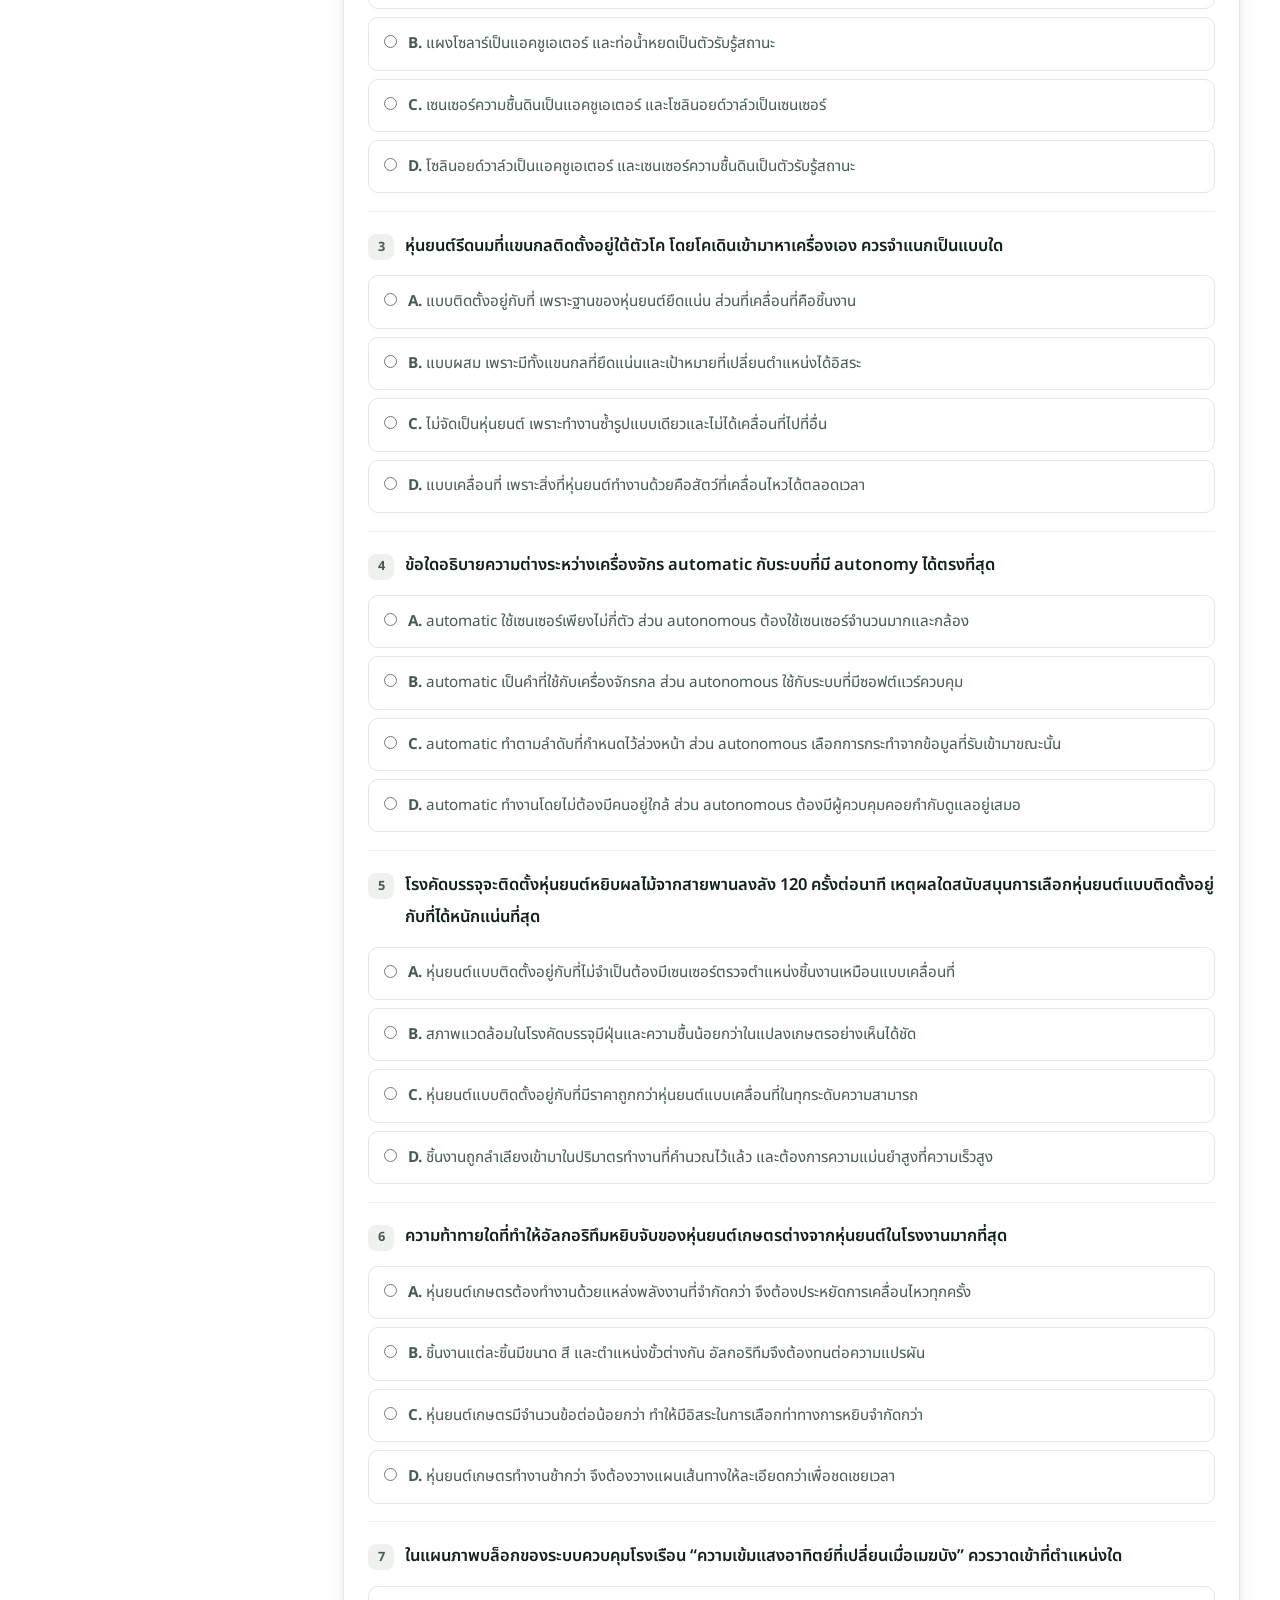
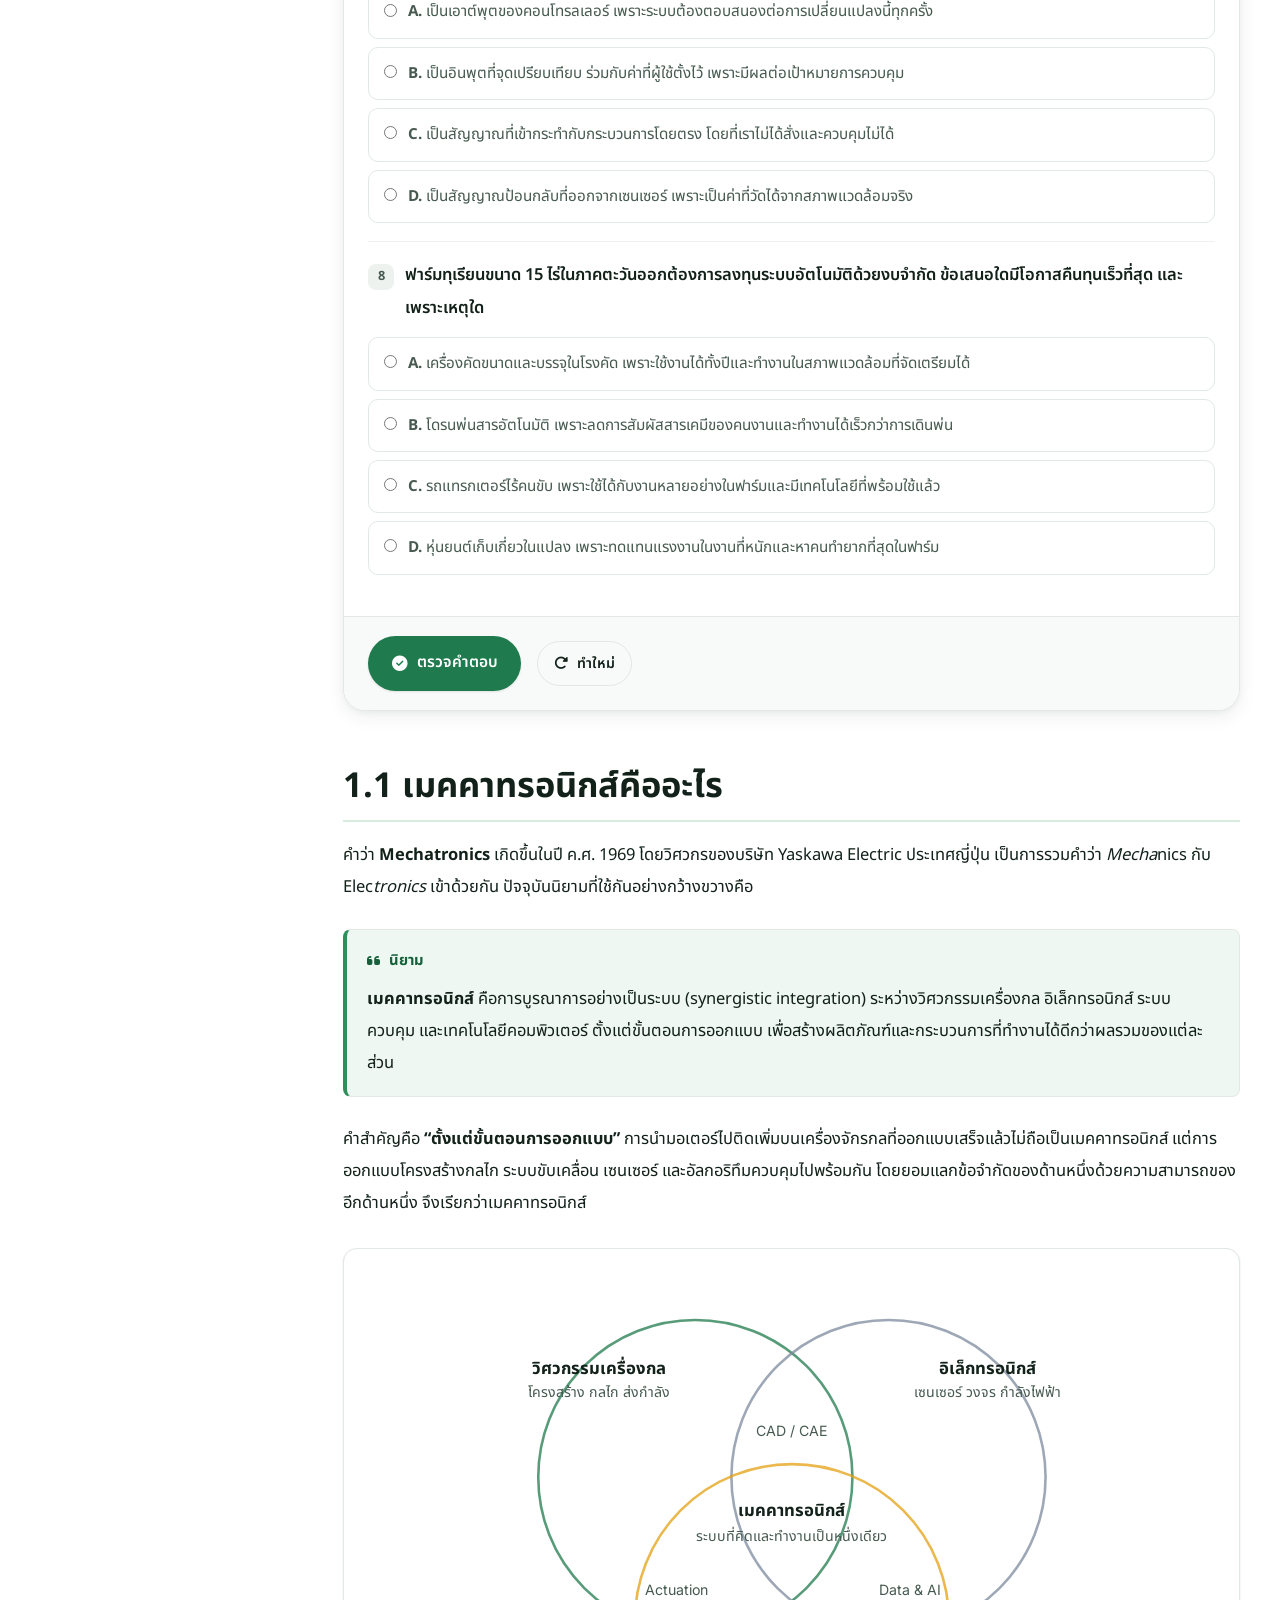
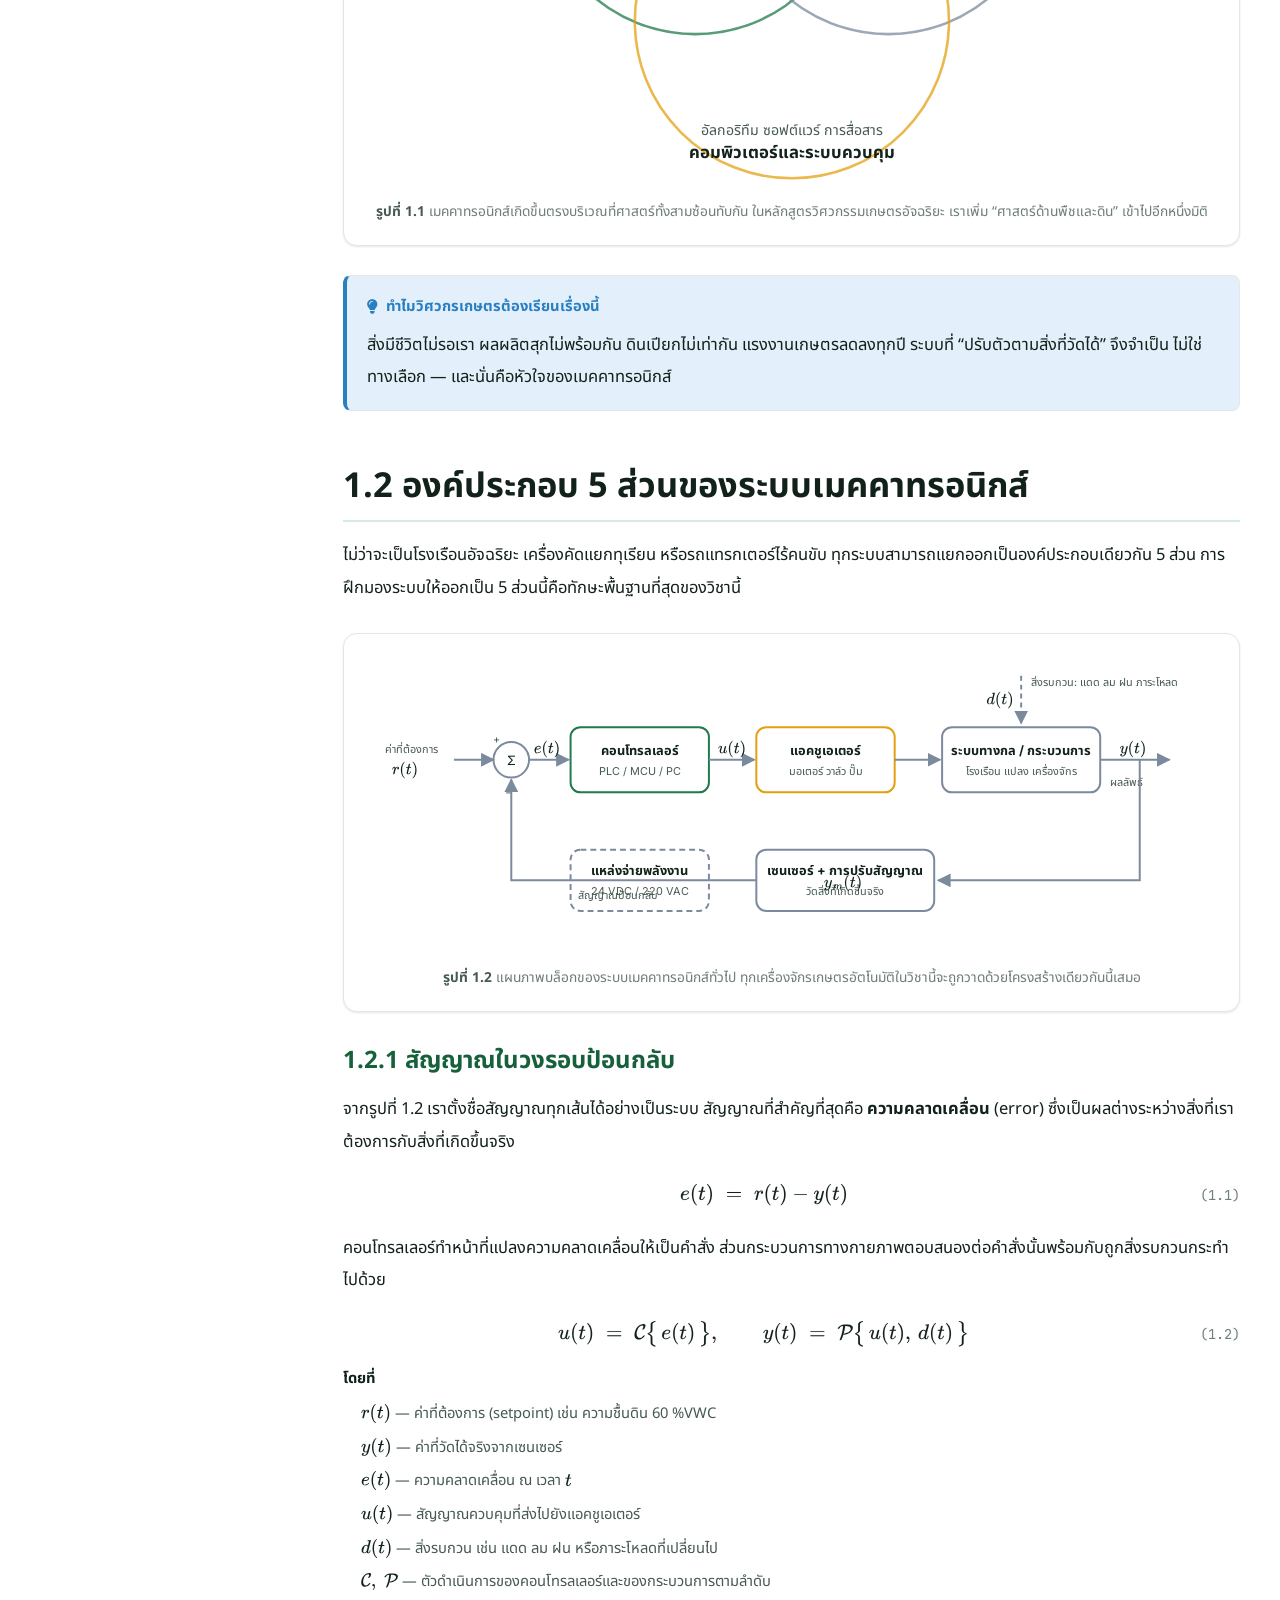
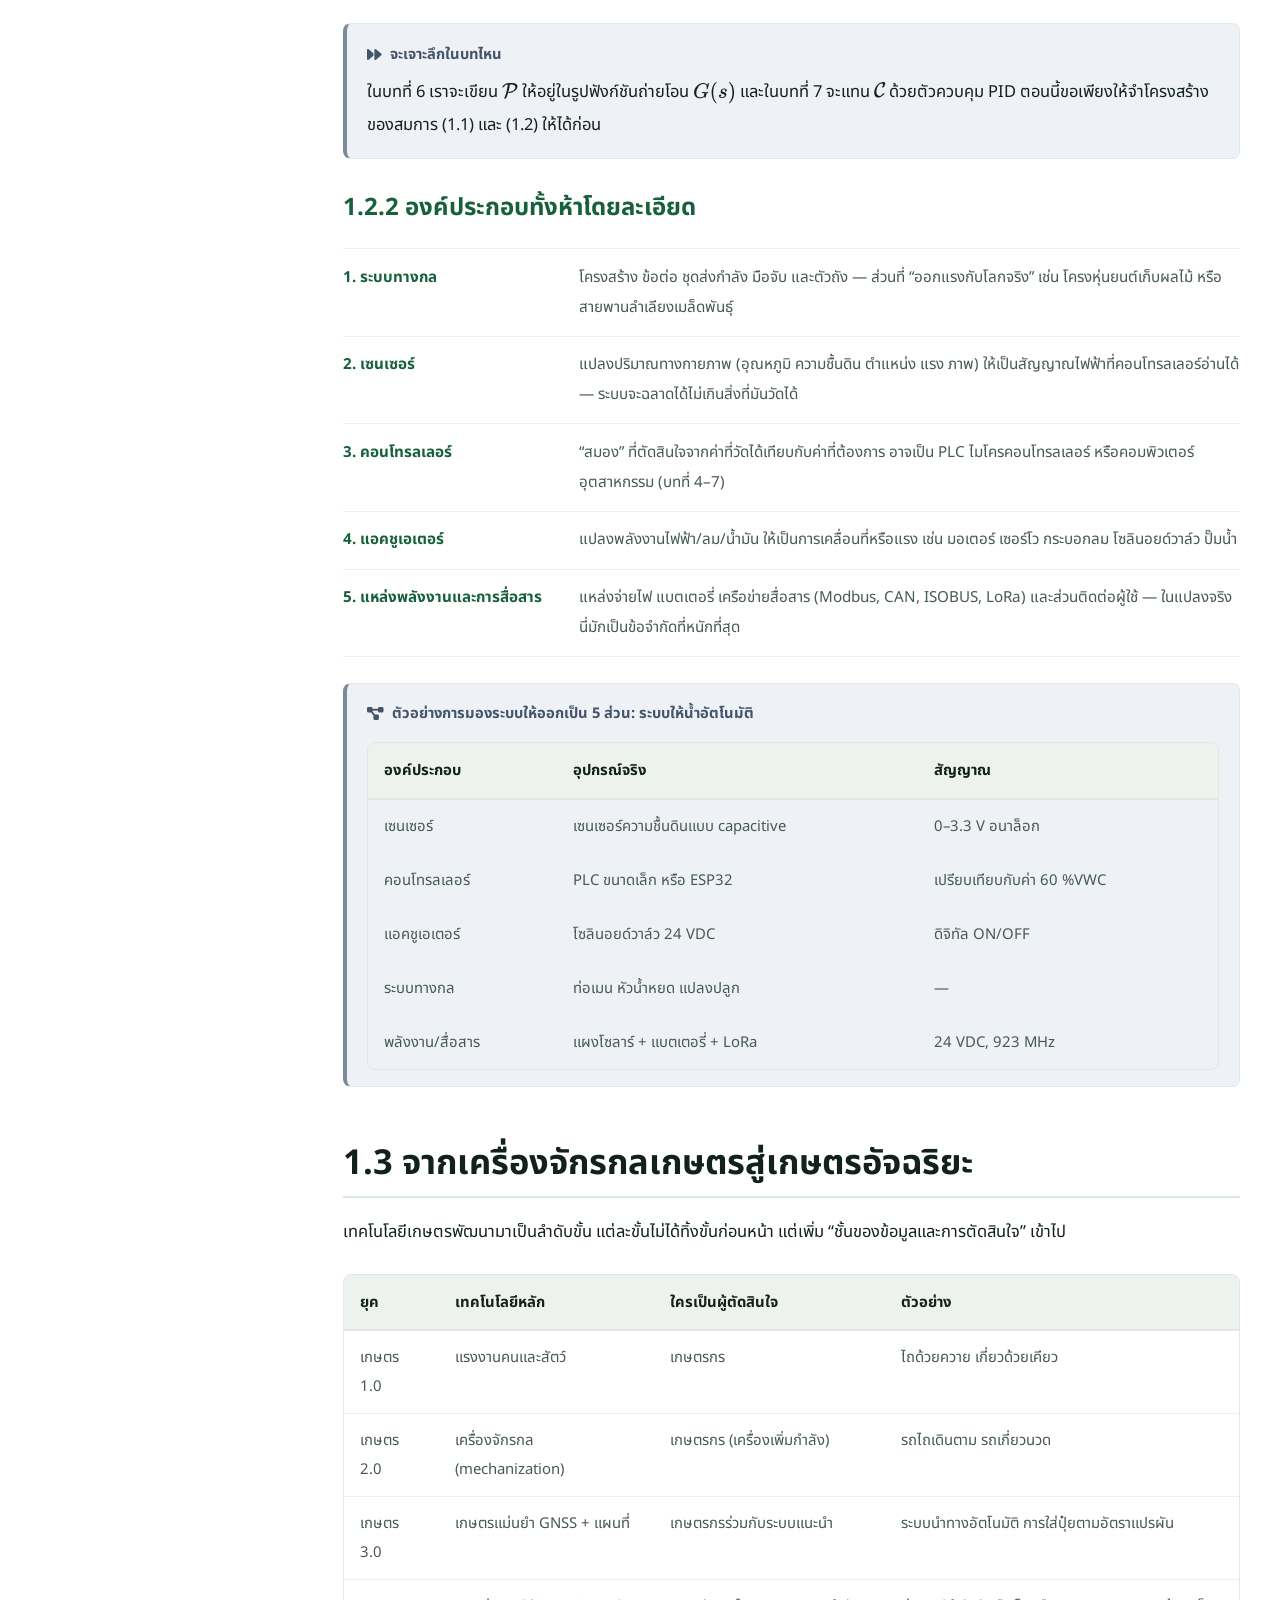
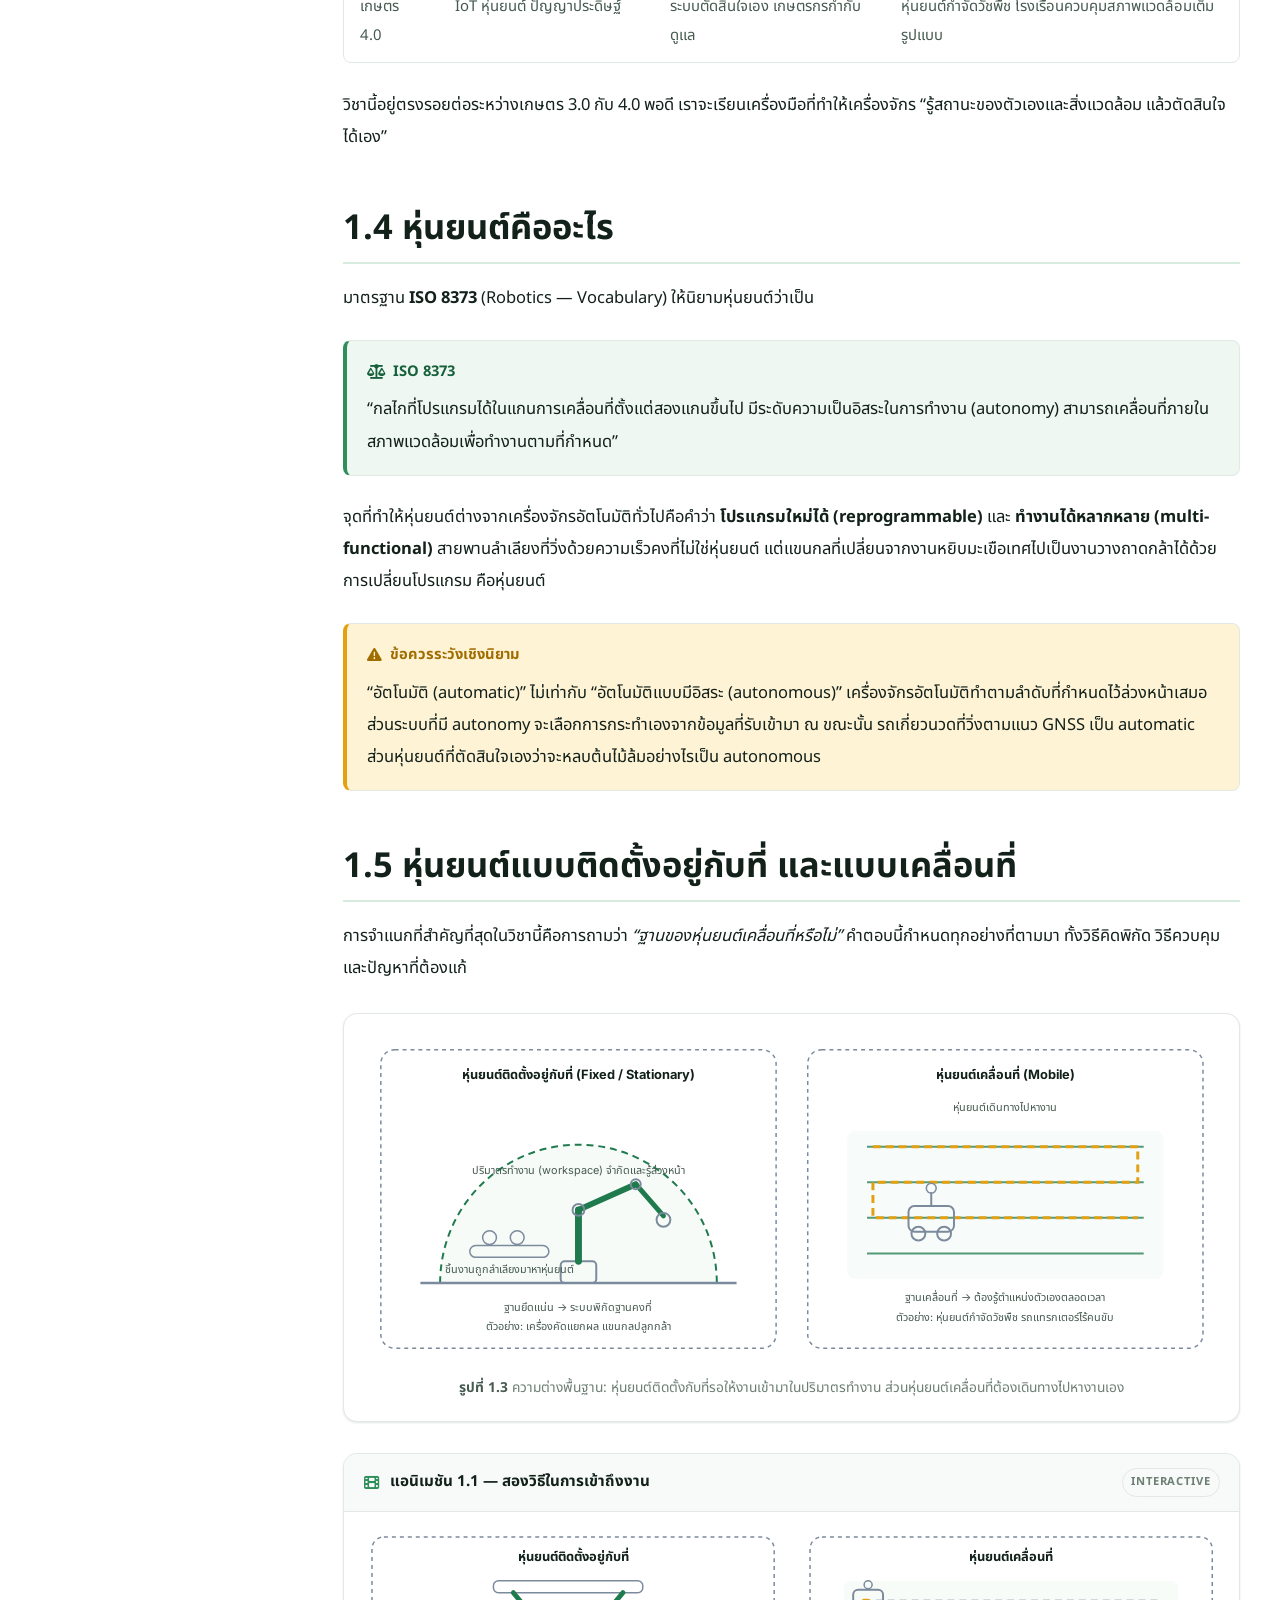
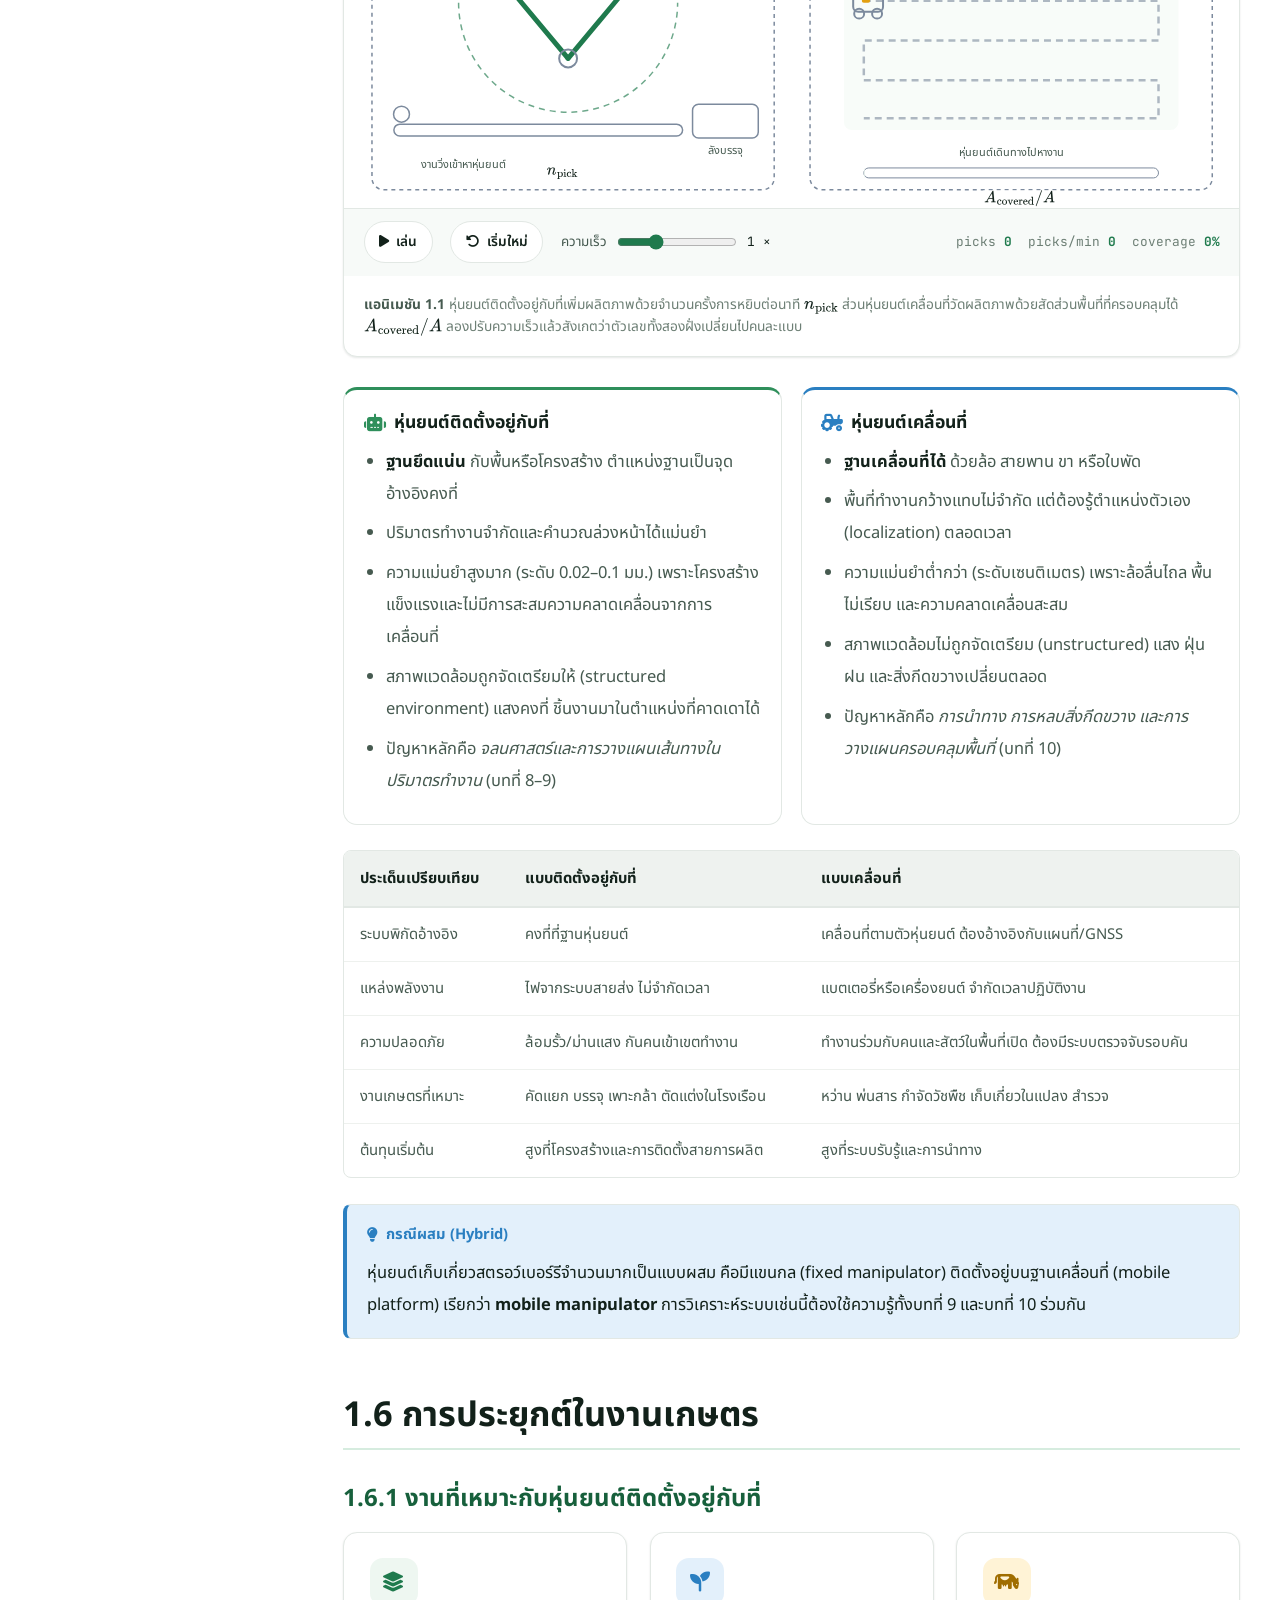
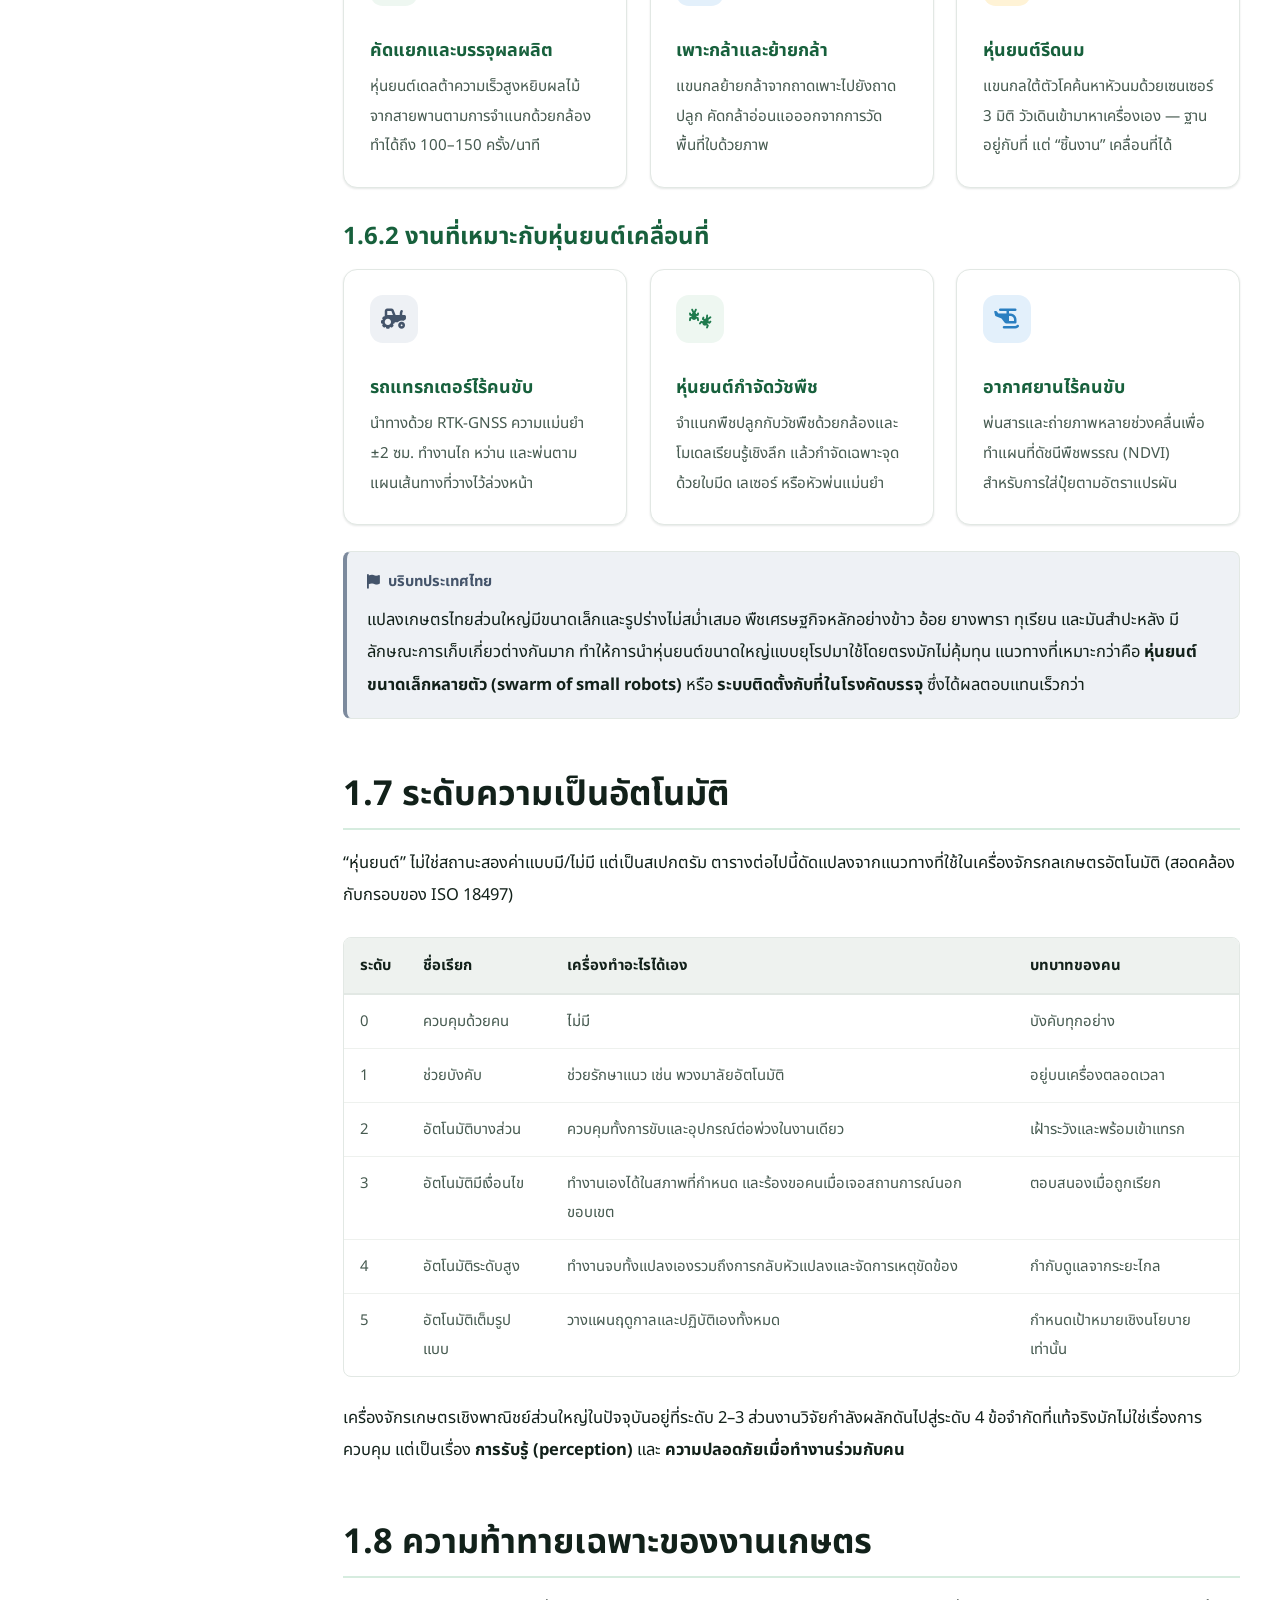
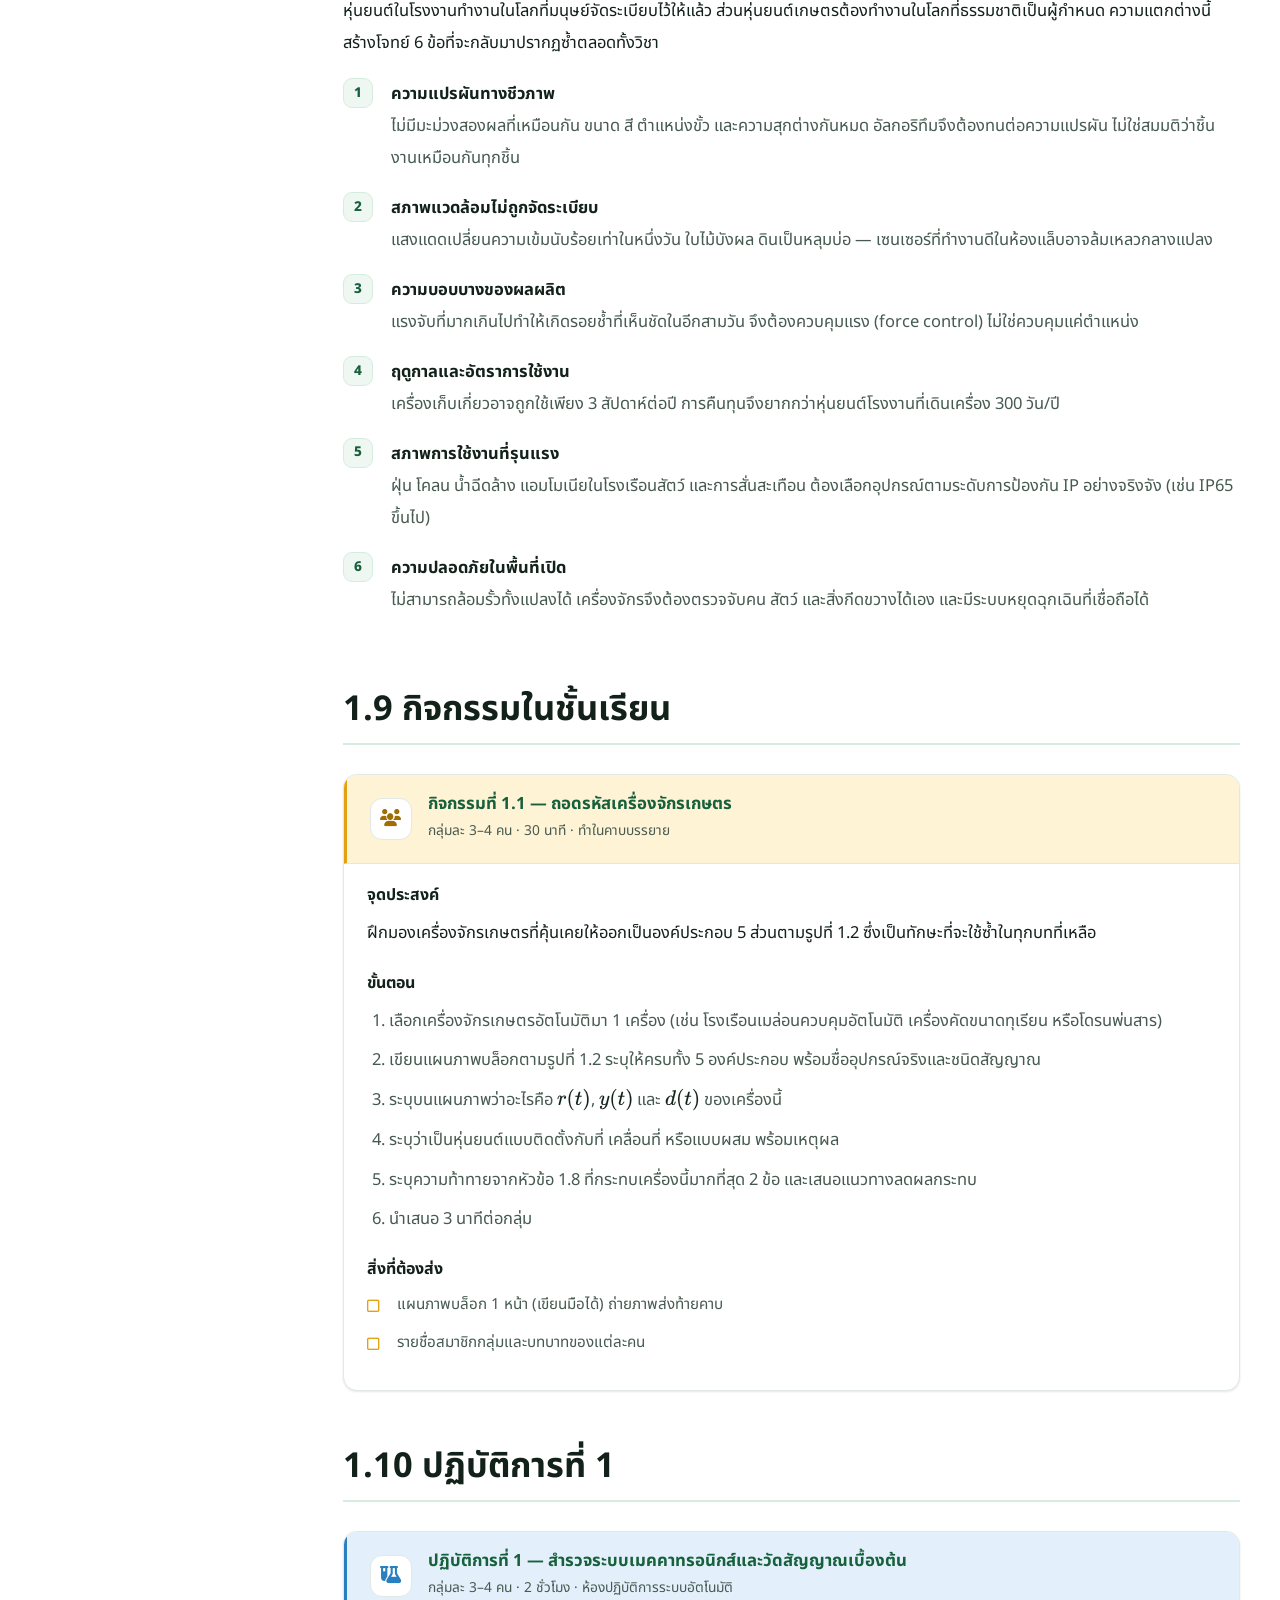
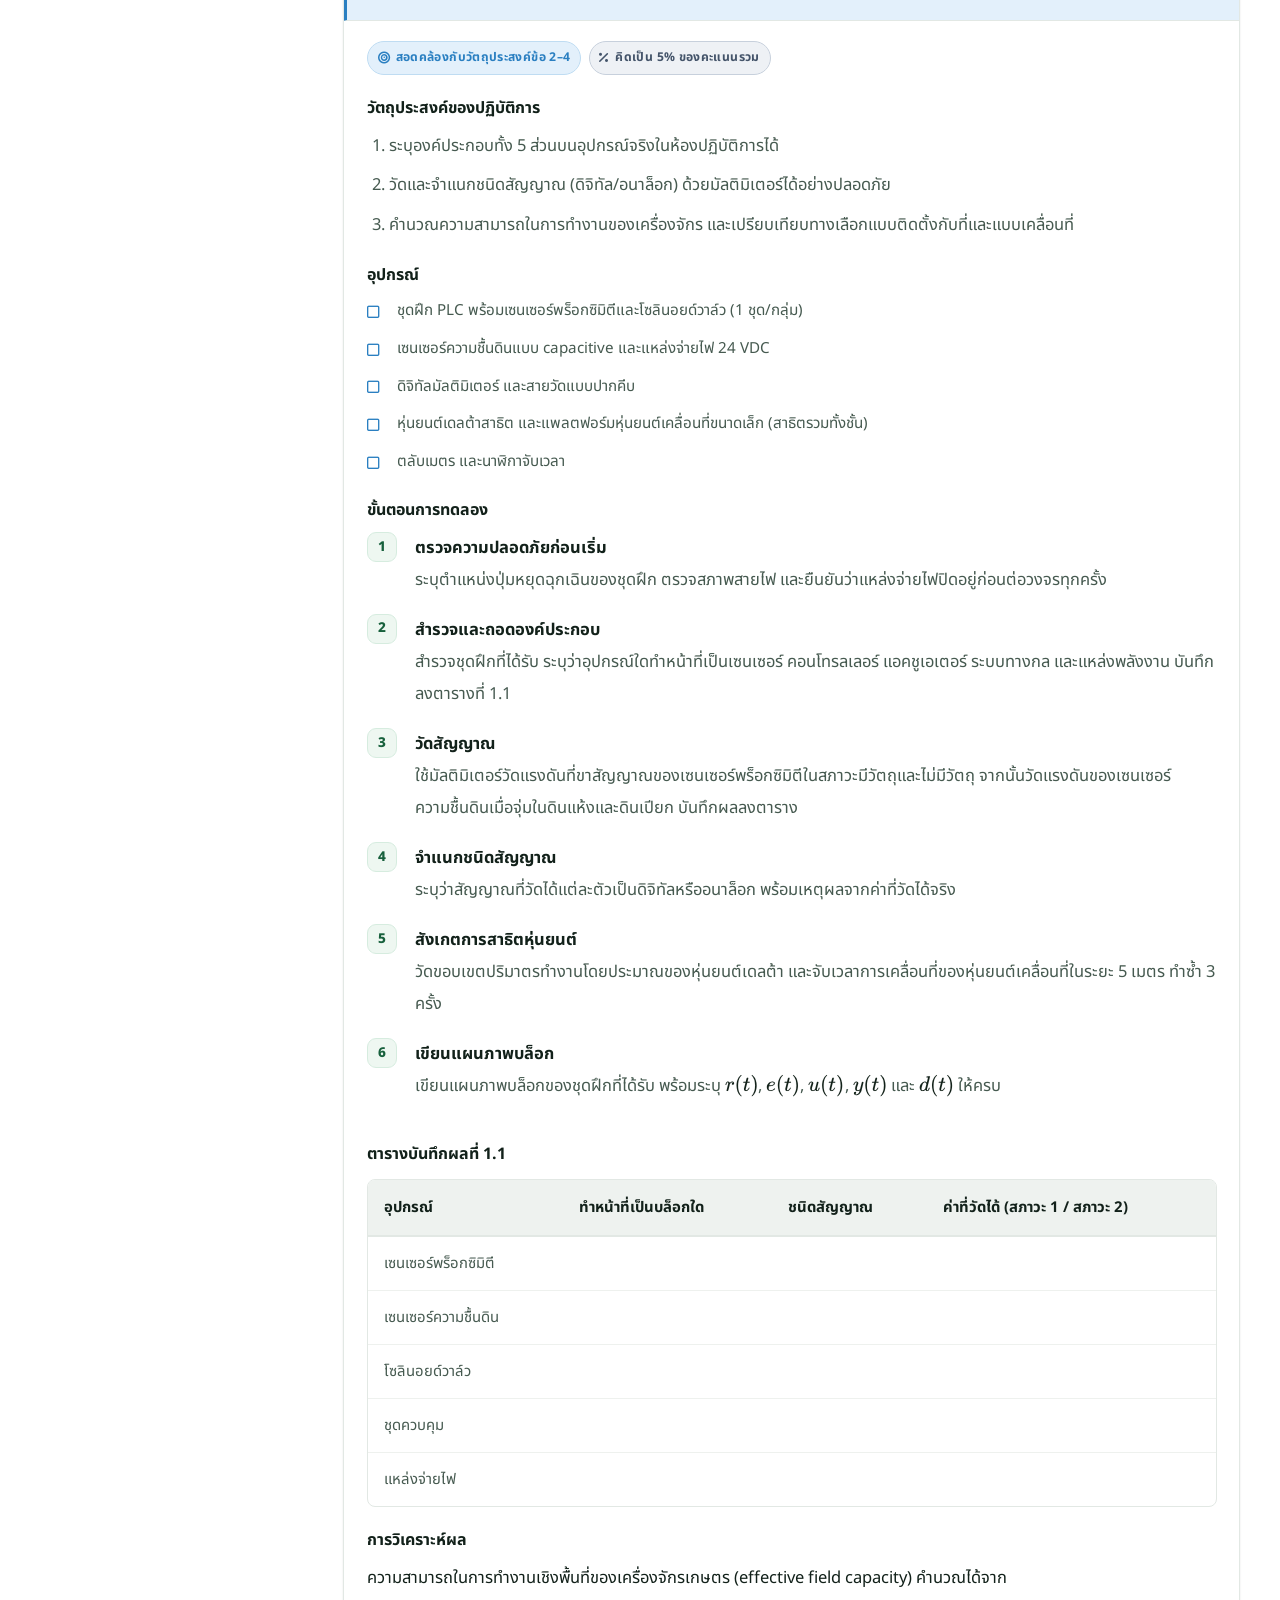
==== commit 80ac407a: "Add chapters 4 to 7 with their quizzes and animations Weeks 6 to 11 of the course:    4  Sequence Co" ====
--- a/chapters/ch01.html
+++ b/chapters/ch01.html
@@ -48,6 +48,7 @@
       <a href="ch01.html" class="is-active"><span data-lang-th>บทที่ 1</span><span data-lang-en>Chapter 1</span></a>
       <a href="ch02.html"><span data-lang-th>บทที่ 2</span><span data-lang-en>Chapter 2</span></a>
       <a href="ch03.html"><span data-lang-th>บทที่ 3</span><span data-lang-en>Chapter 3</span></a>
+      <a href="ch04.html"><span data-lang-th>บทที่ 4</span><span data-lang-en>Chapter 4</span></a>
     </nav>
 
     <div class="nav__tools">
